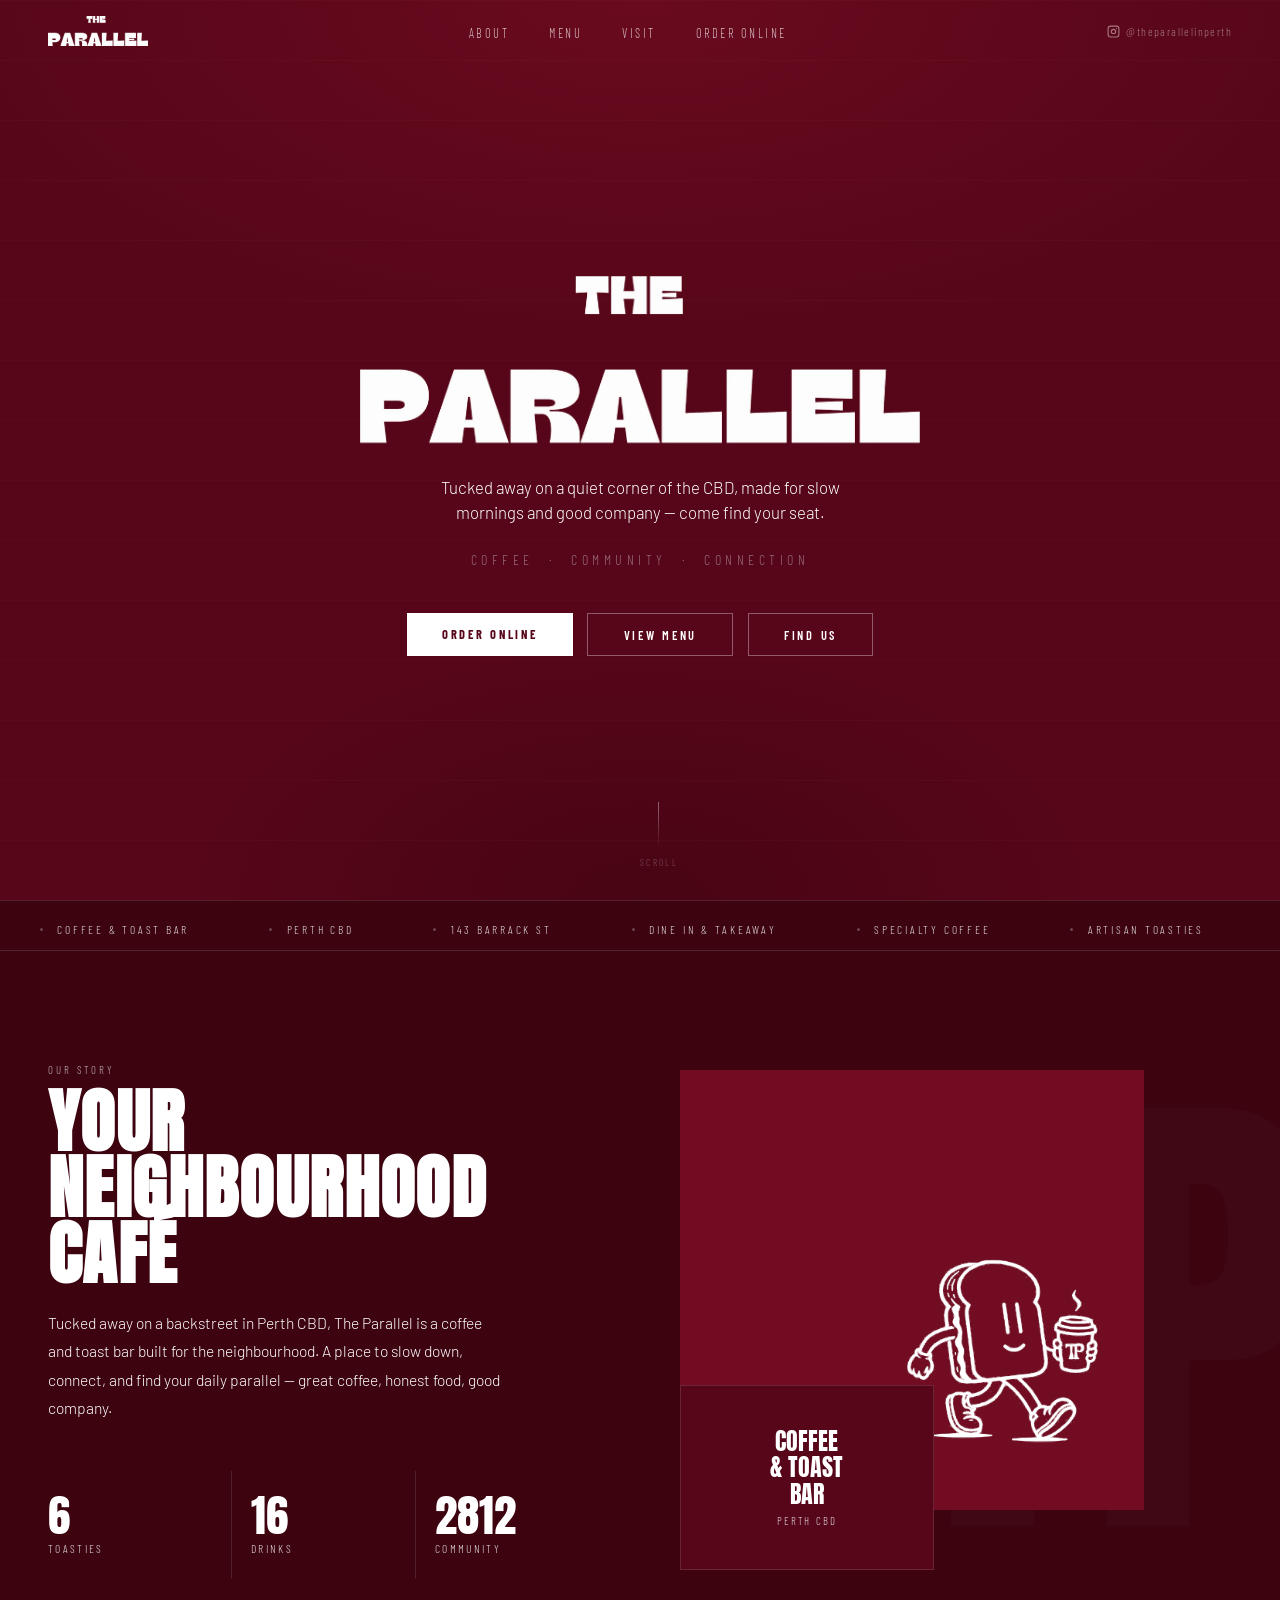
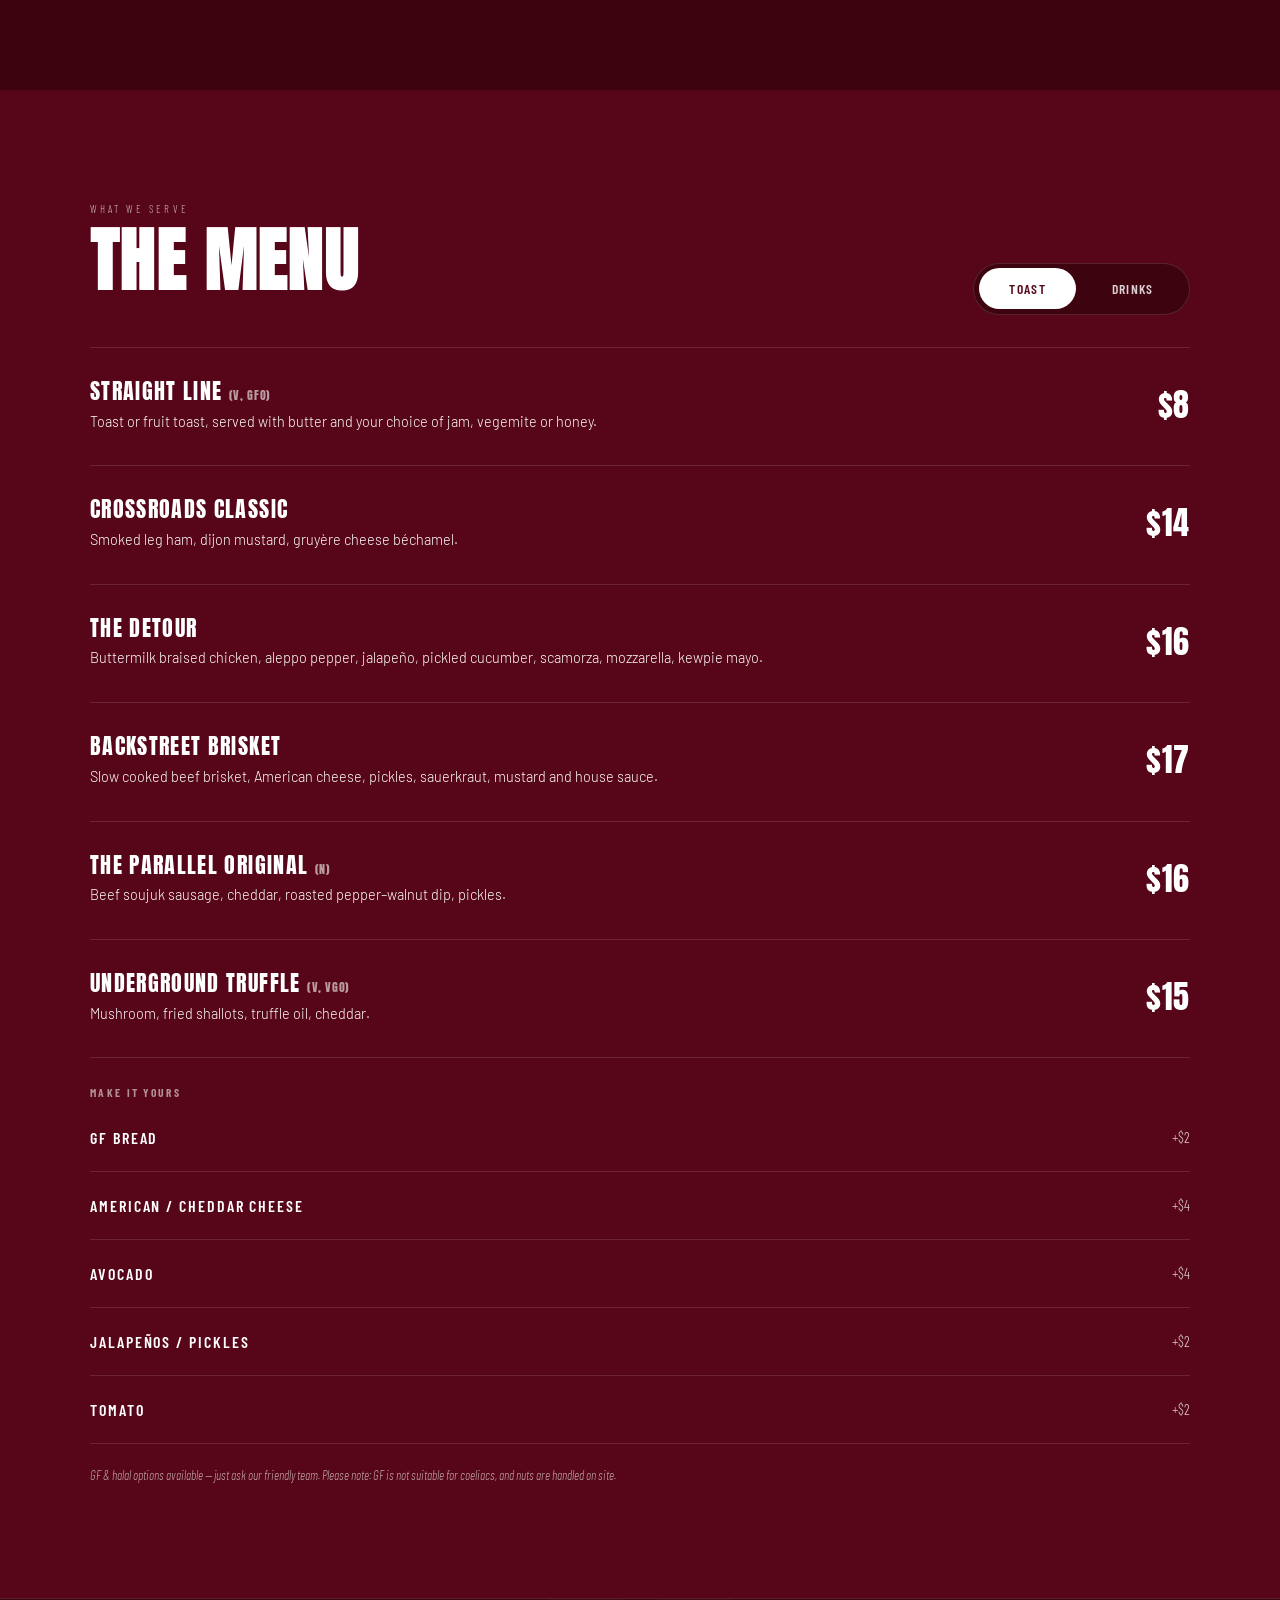
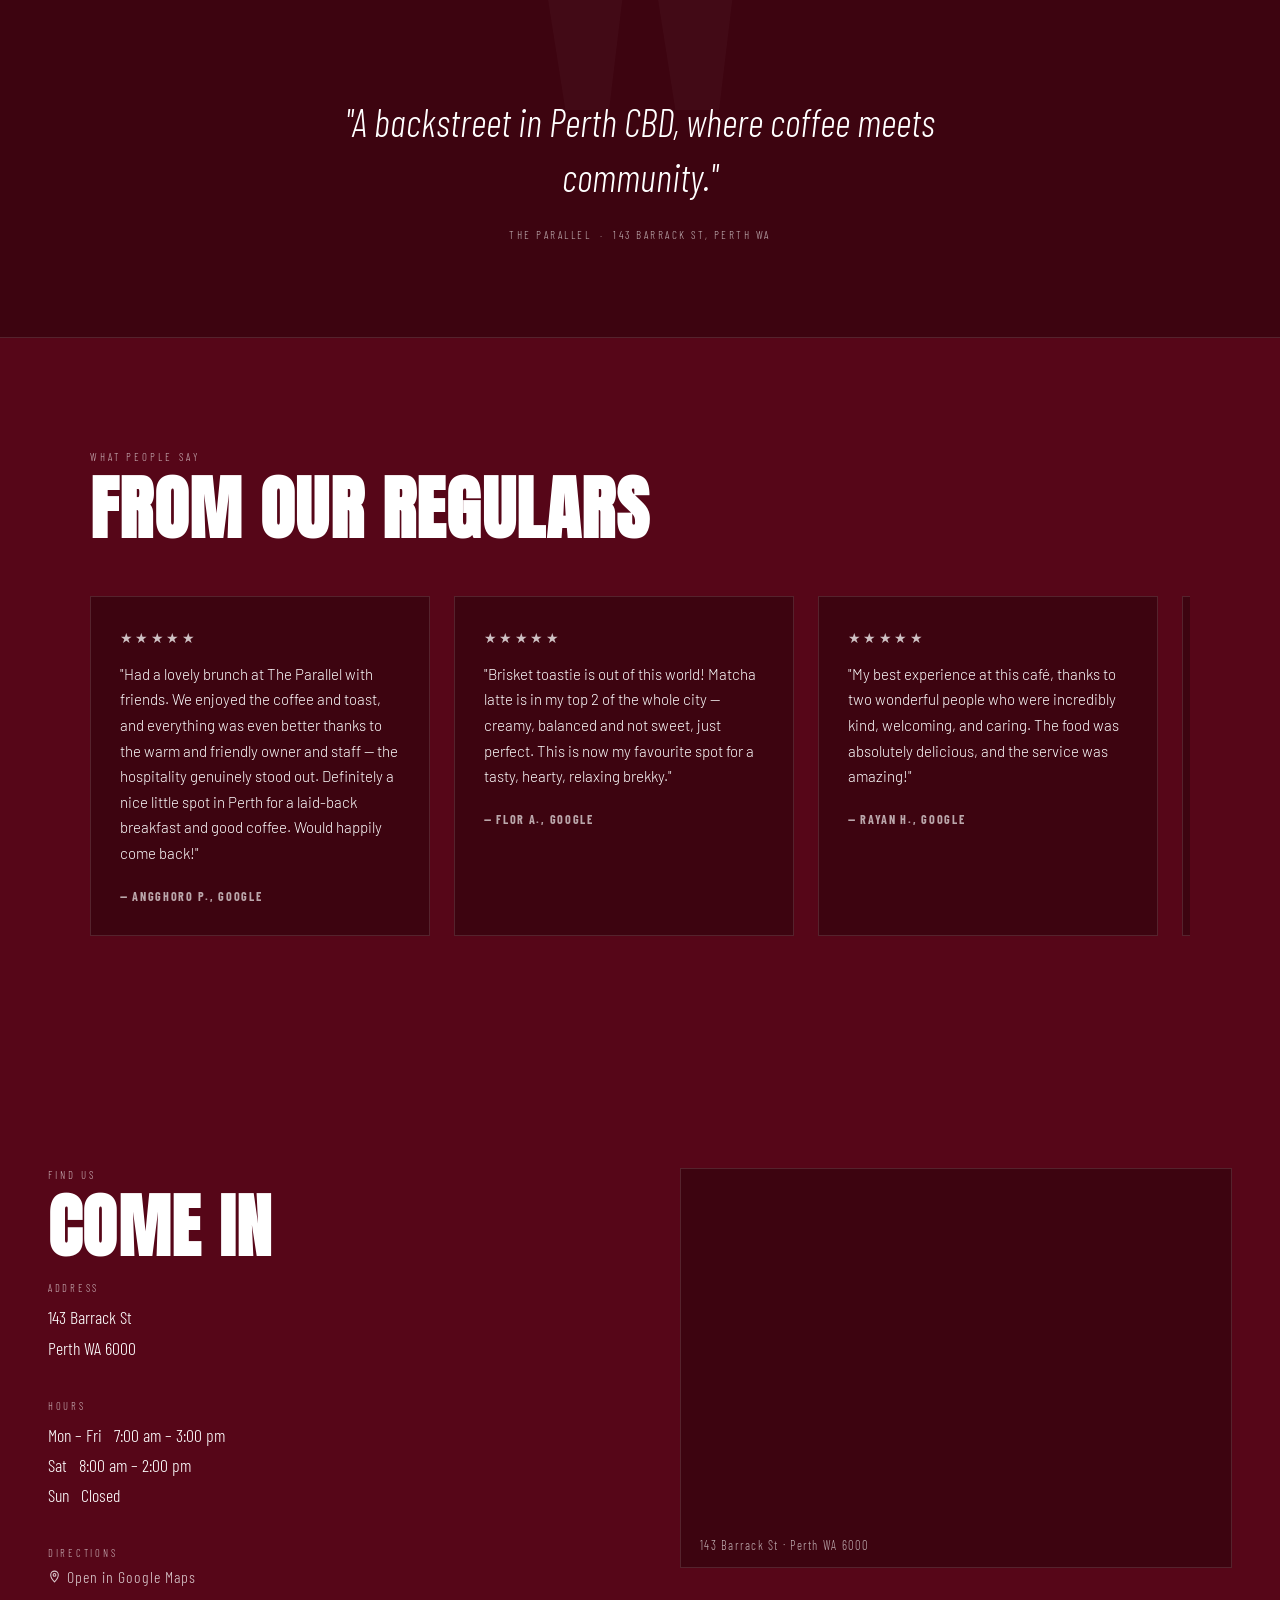
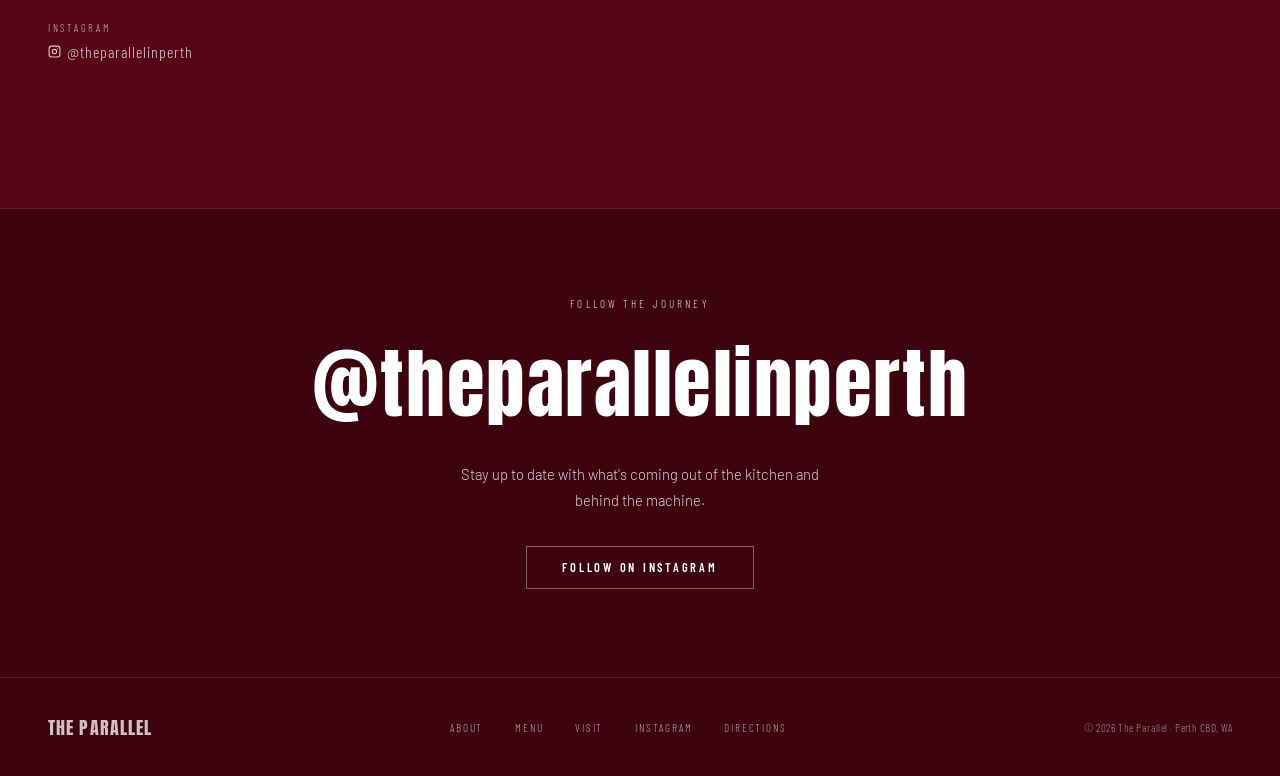
==== index.html @ 3e366739 "Reemplaza link roto de Square de The Parallel Original por uno nuevo Co-Authored-By: Claude Opus 5.5" ====
<!DOCTYPE html>
<html lang="en">
<head>
  <meta charset="UTF-8" />
  <meta name="viewport" content="width=device-width, initial-scale=1.0" />
  <title>The Parallel — Coffee & Toast Bar, Perth CBD</title>
  <meta name="google-site-verification" content="RcFF8YAbSzO_ugZBSdO6qDhbDFl3IJp9bPpXlr9yNxs" />
  <meta name="description" content="The Parallel is a coffee and toast bar tucked away on a backstreet in Perth CBD — 143 Barrack St. Great coffee, honest food, good company. Now open." />
  <link rel="canonical" href="https://theparallel.com.au/" />

  <meta property="og:type" content="website" />
  <meta property="og:site_name" content="The Parallel" />
  <meta property="og:title" content="The Parallel — Coffee & Toast Bar, Perth CBD" />
  <meta property="og:description" content="A coffee and toast bar tucked away on a backstreet in Perth CBD — 143 Barrack St. Great coffee, honest food, good company. Now open." />
  <meta property="og:url" content="https://theparallel.com.au/" />
  <meta property="og:image" content="https://theparallel.com.au/images/mascot.webp" />
  <meta property="og:image:width" content="1200" />
  <meta property="og:image:height" content="954" />
  <meta property="og:locale" content="en_AU" />

  <meta name="twitter:card" content="summary_large_image" />
  <meta name="twitter:title" content="The Parallel — Coffee & Toast Bar, Perth CBD" />
  <meta name="twitter:description" content="A coffee and toast bar tucked away on a backstreet in Perth CBD — 143 Barrack St. Great coffee, honest food, good company. Now open." />
  <meta name="twitter:image" content="https://theparallel.com.au/images/mascot.webp" />

  <script type="application/ld+json">
  {
    "@context": "https://schema.org",
    "@type": "CafeOrCoffeeShop",
    "name": "The Parallel",
    "image": "https://theparallel.com.au/images/mascot.webp",
    "url": "https://theparallel.com.au/",
    "address": {
      "@type": "PostalAddress",
      "streetAddress": "143 Barrack St",
      "addressLocality": "Perth",
      "addressRegion": "WA",
      "postalCode": "6000",
      "addressCountry": "AU"
    },
    "geo": {
      "@type": "GeoCoordinates",
      "latitude": -31.9460125,
      "longitude": 115.9364608
    },
    "openingHoursSpecification": [
      {
        "@type": "OpeningHoursSpecification",
        "dayOfWeek": ["Monday", "Tuesday", "Wednesday", "Thursday", "Friday"],
        "opens": "07:00",
        "closes": "15:00"
      },
      {
        "@type": "OpeningHoursSpecification",
        "dayOfWeek": ["Saturday"],
        "opens": "08:00",
        "closes": "14:00"
      }
    ],
    "servesCuisine": "Coffee, Toasties",
    "priceRange": "$$",
    "sameAs": [
      "https://www.instagram.com/theparallelinperth",
      "https://www.google.com/maps?cid=2105697001141110916"
    ]
  }
  </script>

  <link rel="preconnect" href="https://fonts.googleapis.com" />
  <link rel="preconnect" href="https://fonts.gstatic.com" crossorigin />
  <link href="https://fonts.googleapis.com/css2?family=Anton&family=Barlow+Condensed:ital,wght@0,300;0,400;0,600;0,700;1,300&family=Barlow:wght@300;400;500&display=swap" rel="stylesheet" />
  <style>
    *, *::before, *::after { box-sizing: border-box; margin: 0; padding: 0; }
    :root {
      --paper:          #560618;
      --paper-dark:     #3D0410;
      --paper-mid:      #720C22;
      --paper-dark-rgb: 61,4,16;
      --paper-mid-rgb:  114,12,34;
      --ink:            #FFFFFF;
      --ink-rgb:        255,255,255;
      --muted:          rgba(var(--ink-rgb),0.82);
      --border:         rgba(var(--ink-rgb),0.12);
    }
    html { scroll-behavior: smooth; }
    body {
      background: var(--paper);
      color: var(--ink);
      font-family: 'Barlow', sans-serif;
      font-weight: 300;
      overflow-x: hidden;
    }

    /* NAV */
    nav {
      position: fixed; top: 0; left: 0; right: 0; z-index: 100;
      display: flex; align-items: center; justify-content: space-between;
      padding: 1rem 3rem;
      border-bottom: 1px solid transparent;
      transition: background .4s, border-color .4s;
    }
    nav.scrolled {
      background: rgba(var(--paper-dark-rgb),.96);
      backdrop-filter: blur(14px);
      border-bottom-color: var(--border);
    }
    .nav-logo { display:flex; align-items:center; text-decoration:none; }
    .nav-logo img { height:30px; width:auto; display:block; }
    .nav-links { display:flex; gap:2.5rem; list-style:none; }
    .nav-links a {
      font-family:'Barlow Condensed',sans-serif;
      font-size:.78rem; letter-spacing:.2em; text-transform:uppercase;
      color:rgba(var(--ink-rgb),.7); text-decoration:none; transition:color .2s;
    }
    .nav-links a:hover { color:var(--ink); }
    .nav-insta {
      display:flex; align-items:center; gap:.4rem;
      font-family:'Barlow Condensed',sans-serif;
      font-size:.73rem; letter-spacing:.12em;
      color:rgba(var(--ink-rgb),.45); text-decoration:none; transition:color .2s;
    }
    .nav-insta:hover { color:var(--ink); }

    /* HERO */
    .hero {
      min-height:100vh;
      display:flex; flex-direction:column; align-items:center; justify-content:center;
      text-align:center; padding:7rem 2rem 5rem;
      position:relative; overflow:hidden;
      background:var(--paper);
    }
    .hero::before {
      content:''; position:absolute; inset:0; pointer-events:none;
      background:
        radial-gradient(ellipse 80% 55% at 50% 0%, rgba(var(--paper-mid-rgb),.7) 0%, transparent 70%),
        radial-gradient(ellipse 50% 40% at 50% 100%, rgba(var(--paper-dark-rgb),.55) 0%, transparent 70%);
    }
    .hero::after {
      content:''; position:absolute; inset:0; pointer-events:none;
      background:repeating-linear-gradient(
        0deg, transparent, transparent 59px,
        rgba(var(--ink-rgb),.018) 59px, rgba(var(--ink-rgb),.018) 60px
      );
    }
    .hero-logo {
      width:min(560px,82vw); height:auto;
      position:relative; z-index:1;
      margin-bottom:2rem;
      opacity:0; animation:fadeDown 1s .3s cubic-bezier(.16,1,.3,1) forwards;
    }
    .hero-badge {
      font-family:'Barlow Condensed',sans-serif;
      font-size:clamp(.62rem,1.6vw,.72rem); font-weight:600; letter-spacing:.24em; text-transform:uppercase;
      color:var(--ink);
      background:rgba(var(--ink-rgb),.10);
      border:1px solid rgba(var(--ink-rgb),.3);
      border-radius:999px;
      padding:.5rem 1.3rem;
      margin-bottom:1.1rem;
      position:relative; z-index:1; display:inline-block;
      opacity:0; animation:fadeUp .8s .5s forwards;
    }
    .hero-opening-line {
      font-size:clamp(.92rem,2.2vw,1.05rem); line-height:1.5;
      color:var(--ink); max-width:420px; margin:0 auto 1.6rem;
      position:relative; z-index:1;
      opacity:0; animation:fadeUp .8s .6s forwards;
    }
    .hero-tagline {
      font-family:'Barlow Condensed',sans-serif;
      font-size:clamp(.7rem,2vw,.88rem); letter-spacing:.32em; text-transform:uppercase;
      color:rgba(var(--ink-rgb),.38);
      margin-bottom:2.8rem; position:relative; z-index:1;
      opacity:0; animation:fadeUp .8s .7s forwards;
    }
    .hero-btns {
      display:flex; gap:.9rem; flex-wrap:wrap; justify-content:center;
      position:relative; z-index:1;
      opacity:0; animation:fadeUp .8s .95s forwards;
    }
    .btn-primary {
      padding:.85rem 2.2rem; background:var(--ink); color:var(--paper);
      font-family:'Barlow Condensed',sans-serif; font-size:.78rem; font-weight:700;
      letter-spacing:.22em; text-transform:uppercase;
      text-decoration:none; display:inline-block;
      transition:opacity .2s, transform .2s;
    }
    .btn-primary:hover { opacity:.88; transform:translateY(-2px); }
    .btn-ghost {
      padding:.85rem 2.2rem; border:1px solid rgba(var(--ink-rgb),.35); color:var(--ink);
      font-family:'Barlow Condensed',sans-serif; font-size:.78rem; font-weight:600;
      letter-spacing:.22em; text-transform:uppercase;
      text-decoration:none; display:inline-block;
      transition:border-color .2s, background .2s;
    }
    .btn-ghost:hover { border-color:var(--ink); background:rgba(var(--ink-rgb),.06); }
    .hero-scroll {
      position:absolute; bottom:2rem; left:50%; transform:translateX(-50%);
      display:flex; flex-direction:column; align-items:center; gap:.5rem; z-index:1;
      opacity:0; animation:fadeUp 1s 1.5s forwards;
    }
    .scroll-line {
      width:1px; height:46px;
      background:linear-gradient(to bottom, rgba(var(--ink-rgb),.4), transparent);
      animation:scrollAnim 2s ease-in-out infinite;
    }
    .scroll-text {
      font-family:'Barlow Condensed',sans-serif;
      font-size:.6rem; letter-spacing:.24em; text-transform:uppercase;
      color:rgba(var(--ink-rgb),.28);
    }

    /* TICKER */
    .ticker {
      background:var(--paper-dark);
      border-top:1px solid var(--border); border-bottom:1px solid var(--border);
      padding:.85rem 0; overflow:hidden;
    }
    .ticker-track { display:inline-flex; white-space:nowrap; animation:ticker 28s linear infinite; }
    .t-item {
      display:inline-flex; align-items:center; gap:.9rem; padding:0 2.5rem;
      font-family:'Barlow Condensed',sans-serif;
      font-size:.72rem; letter-spacing:.24em; text-transform:uppercase; color:var(--muted);
    }
    .t-dot { width:3px; height:3px; border-radius:50%; background:rgba(var(--ink-rgb),.25); flex-shrink:0; }

    /* SHARED */
    .eyebrow {
      display:block; font-family:'Barlow Condensed',sans-serif;
      font-size:.68rem; letter-spacing:.28em; text-transform:uppercase;
      color:rgba(var(--ink-rgb),.68); margin-bottom:.75rem;
    }
    .section-heading {
      font-family:'Anton',sans-serif;
      font-size:clamp(2.4rem,5.5vw,4.8rem);
      letter-spacing:.02em; line-height:.94; color:var(--ink);
      margin-bottom:1.4rem;
    }
    .body-copy { font-size:.98rem; line-height:1.82; color:var(--ink); max-width:460px; }

    /* ABOUT */
    .about {
      padding:7rem 3rem; background:var(--paper-dark);
      position:relative; overflow:hidden;
    }
    .about::before {
      content:'TP'; position:absolute; font-family:'Anton',sans-serif;
      font-size:38vw; color:rgba(var(--ink-rgb),.016);
      right:-3vw; top:50%; transform:translateY(-50%);
      line-height:1; pointer-events:none; user-select:none;
    }
    .about-grid {
      display:grid; grid-template-columns:1fr 1fr; gap:5rem;
      align-items:center; max-width:1200px; margin:0 auto;
      position:relative; z-index:1;
    }
    .pillars { display:grid; grid-template-columns:repeat(3,1fr); margin-top:3rem; }
    .pillar {
      padding:1.4rem 0; border-right:1px solid var(--border);
      padding-right:1.2rem; padding-left:1.2rem;
    }
    .pillar:first-child { padding-left:0; }
    .pillar:last-child { border-right:none; }
    .p-num { font-family:'Anton',sans-serif; font-size:2.8rem; color:var(--ink); line-height:1; margin-bottom:.2rem; }
    .p-lbl { font-family:'Barlow Condensed',sans-serif; font-size:.72rem; letter-spacing:.2em; text-transform:uppercase; color:var(--muted); }
    a.pillar { text-decoration:none; display:block; transition:opacity .2s; }
    a.pillar:hover { opacity:.7; }
    .about-visual { position:relative; height:500px; }
    .av-main { position:absolute; top:0; left:0; width:84%; height:88%; background:var(--paper-mid); overflow:hidden; }
    .av-main img { width:100%; height:100%; object-fit:contain; opacity:1; filter:none; }
    .av-box {
      position:absolute; bottom:0; left:0; width:46%; height:37%;
      background:var(--paper); border:1px solid var(--border);
      display:flex; flex-direction:column; align-items:center; justify-content:center;
      text-align:center; padding:1.2rem;
    }
    .av-box-title { font-family:'Anton',sans-serif; font-size:1.5rem; line-height:1.1; color:var(--ink); }
    .av-box-sub { font-family:'Barlow Condensed',sans-serif; font-size:.68rem; letter-spacing:.2em; text-transform:uppercase; color:var(--muted); margin-top:.45rem; }

    /* MENU */
    .menu-section { padding:7rem 3rem; background:var(--paper); }
    .menu-inner { max-width:1100px; margin:0 auto; }
    .menu-top {
      display:flex; align-items:flex-end; justify-content:space-between;
      padding-bottom:2rem; border-bottom:1px solid var(--border);
    }
    .tab-group {
      display:flex; gap:.3rem; background:var(--paper-dark);
      border:1px solid var(--border); border-radius:999px; padding:.3rem;
    }
    .tab-btn {
      padding:.75rem 1.9rem; position:relative; border-radius:999px;
      font-family:'Barlow Condensed',sans-serif; font-size:.85rem; font-weight:600; letter-spacing:.1em; text-transform:uppercase;
      background:transparent; border:none; color:var(--muted);
      cursor:pointer; transition:all .2s;
    }
    .tab-btn.active { background:var(--ink); color:var(--paper); }
    .tab-btn:not(.active):hover { background:rgba(var(--ink-rgb),.14); color:var(--ink); }

    .toast-list { display:none; }
    .toast-list.active { display:block; }
    .toast-item {
      display:grid; grid-template-columns:1fr auto; gap:1.5rem;
      padding:2rem 0; border-bottom:1px solid var(--border); align-items:start;
      transition:padding .15s, background .15s;
    }
    a.toast-item { color:inherit; text-decoration:none; cursor:pointer; }
    .toast-item:hover { background:rgba(var(--ink-rgb),.03); padding-left:.8rem; padding-right:.8rem; margin:0 -.8rem; }

    /* ── MENU ITEM NAME: solid white ── */
    .item-name {
      font-family:'Anton',sans-serif;
      font-size:1.4rem; letter-spacing:.06em; text-transform:uppercase;
      color: var(--ink);
      -webkit-text-stroke: 0;
      text-stroke: 0;
      margin-bottom:.45rem; line-height:1;
    }
    .item-desc { font-size:.9rem; line-height:1.65; color:var(--ink); }
    .item-price {
      font-family:'Anton',sans-serif; font-size:2rem;
      color: var(--ink);
      white-space:nowrap; letter-spacing:.02em;
    }

    .coffee-list { display:none; }
    .coffee-list.active { display:grid; grid-template-columns:repeat(auto-fill,minmax(250px,1fr)); }
    .coffee-item {
      display:flex; align-items:center; justify-content:space-between; gap:1rem;
      padding:1.5rem 0; border-bottom:1px solid var(--border);
    }
    .menu-coming-soon { padding:3.5rem 1rem; text-align:center; grid-column:1/-1; }
    .mcs-text {
      font-family:'Barlow Condensed',sans-serif; font-style:italic; font-weight:300;
      font-size:1.2rem; line-height:1.65; color:var(--ink); max-width:480px; margin:0 auto;
    }
    .menu-group-label {
      font-family:'Barlow Condensed',sans-serif; font-size:.72rem; font-weight:700;
      letter-spacing:.2em; text-transform:uppercase; color:rgba(var(--ink-rgb),.55);
      grid-column:1/-1; padding:1.7rem 0 .3rem;
    }
    .menu-group-label:first-child { padding-top:0; }
    .menu-footnote {
      grid-column:1/-1; font-family:'Barlow Condensed',sans-serif; font-size:.8rem;
      font-style:italic; color:rgba(var(--ink-rgb),.62); padding-top:1.3rem; line-height:1.6;
    }
    .c-name { font-family:'Barlow Condensed',sans-serif; font-size:1rem; font-weight:600; letter-spacing:.12em; text-transform:uppercase; color:var(--ink); }
    .c-price { font-family:'Barlow Condensed',sans-serif; font-size:.9rem; color:var(--muted); white-space:nowrap; }

    /* QUOTE */
    .quote-band {
      background:var(--paper-dark); padding:6rem 3rem; text-align:center;
      position:relative; overflow:hidden;
      border-top:1px solid var(--border); border-bottom:1px solid var(--border);
    }
    .quote-band::before {
      content:'"'; position:absolute; font-family:'Anton',sans-serif; font-size:32rem;
      color:rgba(var(--ink-rgb),.022); top:-5rem; left:50%; transform:translateX(-50%);
      line-height:1; pointer-events:none; user-select:none;
    }
    .q-text {
      font-family:'Barlow Condensed',sans-serif; font-style:italic; font-weight:300;
      font-size:clamp(1.35rem,3.2vw,2.4rem); line-height:1.45; color:var(--ink);
      max-width:680px; margin:0 auto 1.4rem; position:relative; z-index:1;
    }
    .q-attr {
      font-family:'Barlow Condensed',sans-serif; font-size:.7rem; letter-spacing:.22em;
      text-transform:uppercase; color:rgba(var(--ink-rgb),.68); position:relative; z-index:1;
    }

    /* TESTIMONIALS */
    .testimonials-section { padding:7rem 3rem; background:var(--paper); }
    .testimonials-inner { max-width:1100px; margin:0 auto; }
    .testimonial-track {
      display:flex; gap:1.5rem; overflow-x:auto; scroll-snap-type:x mandatory;
      padding:2rem 0 .5rem; margin-top:.5rem; -webkit-overflow-scrolling:touch;
    }
    .testimonial-track::-webkit-scrollbar { height:5px; }
    .testimonial-track::-webkit-scrollbar-thumb { background:rgba(var(--ink-rgb),.22); border-radius:99px; }
    .testimonial-card {
      scroll-snap-align:start; flex:0 0 min(340px,85%);
      background:var(--paper-dark); border:1px solid var(--border);
      padding:2rem 1.8rem;
    }
    .tc-stars { font-size:.85rem; letter-spacing:.18em; color:rgba(var(--ink-rgb),.75); margin-bottom:1rem; }
    .tc-text { font-size:.94rem; line-height:1.7; color:var(--ink); margin-bottom:1.4rem; }
    .tc-name { font-family:'Barlow Condensed',sans-serif; font-size:.76rem; font-weight:700; letter-spacing:.14em; text-transform:uppercase; color:rgba(var(--ink-rgb),.65); }
    .testimonial-card.placeholder-card { text-align:center; display:flex; align-items:center; justify-content:center; }
    .testimonial-card.placeholder-card .tc-text { font-style:italic; color:rgba(var(--ink-rgb),.72); margin-bottom:0; }

    /* VISIT */
    .visit { padding:7rem 3rem; background:var(--paper); }
    .visit-grid { display:grid; grid-template-columns:1fr 1fr; gap:5rem; align-items:start; max-width:1200px; margin:0 auto; }
    .info-block { margin-bottom:2.2rem; }
    .info-lbl { font-family:'Barlow Condensed',sans-serif; font-size:.66rem; letter-spacing:.26em; text-transform:uppercase; color:rgba(var(--ink-rgb),.68); margin-bottom:.5rem; }
    .info-val { font-family:'Barlow Condensed',sans-serif; font-size:1.12rem; line-height:1.7; color:var(--ink); }
    .info-link {
      display:inline-flex; align-items:center; gap:.4rem;
      font-family:'Barlow Condensed',sans-serif; font-size:1rem; letter-spacing:.06em;
      color:rgba(var(--ink-rgb),.78); text-decoration:none; transition:color .2s;
    }
    .info-link:hover { color:var(--ink); }
    .map-box { height:400px; background:var(--paper-dark); border:1px solid var(--border); overflow:hidden; position:relative; }
    .map-box iframe { width:100%; height:100%; border:none; }
    .map-caption {
      position:absolute; bottom:0; left:0; right:0; padding:.9rem 1.2rem;
      background:linear-gradient(to top, rgba(var(--paper-dark-rgb),.95), transparent); pointer-events:none;
    }
    .map-caption p { font-family:'Barlow Condensed',sans-serif; font-size:.78rem; letter-spacing:.1em; color:rgba(var(--ink-rgb),.65); }

    /* INSTAGRAM */
    .insta-section { background:var(--paper-dark); border-top:1px solid var(--border); padding:5.5rem 3rem; text-align:center; }
    .insta-eyebrow { font-family:'Barlow Condensed',sans-serif; font-size:.7rem; letter-spacing:.28em; text-transform:uppercase; color:var(--muted); margin-bottom:1rem; }
    .insta-handle { font-family:'Anton',sans-serif; font-size:clamp(2rem,6vw,5.5rem); color:var(--ink); letter-spacing:.02em; display:block; text-decoration:none; margin-bottom:1.3rem; transition:opacity .2s; }
    .insta-handle:hover { opacity:.78; }
    .insta-sub { font-size:.92rem; color:var(--muted); max-width:380px; margin:0 auto 2rem; line-height:1.75; }

    /* FOOTER */
    footer { background:var(--paper-dark); border-top:1px solid var(--border); padding:2.2rem 3rem; display:flex; align-items:center; justify-content:space-between; }
    .f-logo { font-family:'Anton',sans-serif; font-size:1.15rem; letter-spacing:.06em; color:rgba(var(--ink-rgb),.75); }
    .f-links { display:flex; gap:2rem; }
    .f-links a { font-family:'Barlow Condensed',sans-serif; font-size:.7rem; letter-spacing:.16em; text-transform:uppercase; color:rgba(var(--ink-rgb),.62); text-decoration:none; transition:color .2s; }
    .f-links a:hover { color:var(--ink); }
    .f-copy { font-family:'Barlow Condensed',sans-serif; font-size:.7rem; color:rgba(var(--ink-rgb),.5); letter-spacing:.04em; }

    /* ANIMATIONS */
    @keyframes fadeDown { from{opacity:0;transform:translateY(-22px)} to{opacity:1;transform:translateY(0)} }
    @keyframes fadeUp   { from{opacity:0;transform:translateY(22px)}  to{opacity:1;transform:translateY(0)} }
    @keyframes scrollAnim { 0%,100%{opacity:.45;transform:scaleY(1)} 50%{opacity:1;transform:scaleY(1.12)} }
    @keyframes ticker { from{transform:translateX(0)} to{transform:translateX(-50%)} }
    .reveal { opacity:0; transform:translateY(28px); transition:opacity .72s ease, transform .72s ease; }
    .reveal.visible { opacity:1; transform:translateY(0); }

    /* RESPONSIVE */
    @media(max-width:920px) {
      nav { padding:1rem 1.5rem; }
      .nav-links { display:none; }
      .about-grid, .visit-grid { grid-template-columns:1fr; gap:3rem; }
      .about-visual { height:300px; }
      .about, .menu-section, .visit, .quote-band, .testimonials-section, .insta-section { padding:5rem 1.5rem; }
      .menu-top { flex-direction:column; align-items:flex-start; gap:1.5rem; }
      .map-box { height:280px; }
      footer { flex-direction:column; gap:1.1rem; text-align:center; }
      .f-links { flex-wrap:wrap; justify-content:center; }
    }
  </style>
</head>
<body>

<!-- NAV -->
<nav id="nav">
  <a href="#home" class="nav-logo">
    <img src="images/logo.webp" alt="The Parallel" width="1200" height="359" />
  </a>
  <ul class="nav-links">
    <li><a href="#about">About</a></li>
    <li><a href="#menu">Menu</a></li>
    <li><a href="#visit">Visit</a></li>
    <li><a href="https://theparallelonline.square.site" target="_blank" rel="noopener">Order Online</a></li>
  </ul>
  <a href="https://www.instagram.com/theparallelinperth" target="_blank" class="nav-insta">
    <svg width="13" height="13" viewBox="0 0 24 24" fill="none" stroke="currentColor" stroke-width="2" stroke-linecap="round" stroke-linejoin="round"><rect x="2" y="2" width="20" height="20" rx="5"/><circle cx="12" cy="12" r="4"/><circle cx="17.5" cy="6.5" r="1" fill="currentColor" stroke="none"/></svg>
    @theparallelinperth
  </a>
</nav>

<!-- HERO -->
<section class="hero" id="home">
  <img src="images/logo.webp" alt="The Parallel" class="hero-logo" width="1200" height="359" />
  <p class="hero-opening-line">Tucked away on a quiet corner of the CBD, made for slow mornings and good company — come find your seat.</p>
  <p class="hero-tagline">Coffee &nbsp;·&nbsp; Community &nbsp;·&nbsp; Connection</p>
  <div class="hero-btns">
    <a href="https://theparallelonline.square.site" target="_blank" rel="noopener" class="btn-primary">Order Online</a>
    <a href="#menu" class="btn-ghost">View Menu</a>
    <a href="#visit" class="btn-ghost">Find Us</a>
  </div>
  <div class="hero-scroll">
    <div class="scroll-line"></div>
    <span class="scroll-text">Scroll</span>
  </div>
</section>

<!-- TICKER -->
<div class="ticker">
  <div class="ticker-track">
    <span class="t-item"><span class="t-dot"></span>Coffee &amp; Toast Bar</span>
    <span class="t-item"><span class="t-dot"></span>Perth CBD</span>
    <span class="t-item"><span class="t-dot"></span>143 Barrack St</span>
    <span class="t-item"><span class="t-dot"></span>Dine In &amp; Takeaway</span>
    <span class="t-item"><span class="t-dot"></span>Specialty Coffee</span>
    <span class="t-item"><span class="t-dot"></span>Artisan Toasties</span>
    <span class="t-item"><span class="t-dot"></span>Coffee &amp; Toast Bar</span>
    <span class="t-item"><span class="t-dot"></span>Perth CBD</span>
    <span class="t-item"><span class="t-dot"></span>143 Barrack St</span>
    <span class="t-item"><span class="t-dot"></span>Dine In &amp; Takeaway</span>
    <span class="t-item"><span class="t-dot"></span>Specialty Coffee</span>
    <span class="t-item"><span class="t-dot"></span>Artisan Toasties</span>
  </div>
</div>

<!-- ABOUT -->
<section class="about reveal" id="about">
  <div class="about-grid">
    <div>
      <span class="eyebrow">Our Story</span>
      <h2 class="section-heading">YOUR NEIGHBOURHOOD CAFÉ</h2>
      <p class="body-copy">Tucked away on a backstreet in Perth CBD, The Parallel is a coffee and toast bar built for the neighbourhood. A place to slow down, connect, and find your daily parallel — great coffee, honest food, good company.</p>
      <div class="pillars">
        <div class="pillar"><div class="p-num" id="toastiesCount">6</div><div class="p-lbl">Toasties</div></div>
        <div class="pillar"><div class="p-num" id="drinksCount">16</div><div class="p-lbl">Drinks</div></div>
        <a class="pillar" href="https://www.instagram.com/theparallelinperth" target="_blank" rel="noopener"><div class="p-num" id="communityCount">1</div><div class="p-lbl">Community</div></a>
      </div>
    </div>
    <div class="about-visual">
      <div class="av-main" id="mascotBox">
        <img id="mascotImg" src="images/mascot.webp" alt="The Parallel mascot" width="1200" height="954" loading="lazy" />              </div>
      <div class="av-box">
        <div class="av-box-title">COFFEE<br/>&amp; TOAST<br/>BAR</div>
        <div class="av-box-sub">Perth CBD</div>
      </div>
    </div>
  </div>
</section>

<!-- MENU -->
<section class="menu-section reveal" id="menu">
  <div class="menu-inner">
    <div class="menu-top">
      <div>
        <span class="eyebrow">What We Serve</span>
        <h2 class="section-heading">THE MENU</h2>
      </div>
      <div class="tab-group">
        <button class="tab-btn active" onclick="switchTab('toast',this)">Toast</button>
        <button class="tab-btn" onclick="switchTab('coffee',this)">Drinks</button>
      </div>
    </div>

    <div class="toast-list active" id="tab-toast">
      <a class="toast-item" href="https://square.link/u/AZRVpqYt" target="_blank" rel="noopener">
        <div>
          <div class="item-name">Straight Line <span style="font-size:.55em;opacity:.6;letter-spacing:.05em;">(V, GFO)</span></div>
          <div class="item-desc">Toast or fruit toast, served with butter and your choice of jam, vegemite or honey.</div>
        </div>
        <div class="item-price">$8</div>
      </a>
      <a class="toast-item" href="https://square.link/u/VolMohMI" target="_blank" rel="noopener">
        <div>
          <div class="item-name">Crossroads Classic</div>
          <div class="item-desc">Smoked leg ham, dijon mustard, gruyère cheese béchamel.</div>
        </div>
        <div class="item-price">$14</div>
      </a>
      <a class="toast-item" href="https://square.link/u/0Qxf0xkm" target="_blank" rel="noopener">
        <div>
          <div class="item-name">The Detour</div>
          <div class="item-desc">Buttermilk braised chicken, aleppo pepper, jalapeño, pickled cucumber, scamorza, mozzarella, kewpie mayo.</div>
        </div>
        <div class="item-price">$16</div>
      </a>
      <a class="toast-item" href="https://square.link/u/VJoQ9lF5" target="_blank" rel="noopener">
        <div>
          <div class="item-name">Backstreet Brisket</div>
          <div class="item-desc">Slow cooked beef brisket, American cheese, pickles, sauerkraut, mustard and house sauce.</div>
        </div>
        <div class="item-price">$17</div>
      </a>
      <a class="toast-item" href="https://square.link/u/IsxIuSaC" target="_blank" rel="noopener">
        <div>
          <div class="item-name">The Parallel Original <span style="font-size:.55em;opacity:.6;letter-spacing:.05em;">(N)</span></div>
          <div class="item-desc">Beef soujuk sausage, cheddar, roasted pepper–walnut dip, pickles.</div>
        </div>
        <div class="item-price">$16</div>
      </a>
      <a class="toast-item" href="https://square.link/u/R9bkGjWL" target="_blank" rel="noopener">
        <div>
          <div class="item-name">Underground Truffle <span style="font-size:.55em;opacity:.6;letter-spacing:.05em;">(V, VGO)</span></div>
          <div class="item-desc">Mushroom, fried shallots, truffle oil, cheddar.</div>
        </div>
        <div class="item-price">$15</div>
      </a>

      <div class="menu-group-label">Make It Yours</div>
      <div class="coffee-item"><div class="c-name">GF Bread</div><div class="c-price">+$2</div></div>
      <div class="coffee-item"><div class="c-name">American / Cheddar Cheese</div><div class="c-price">+$4</div></div>
      <div class="coffee-item"><div class="c-name">Avocado</div><div class="c-price">+$4</div></div>
      <div class="coffee-item"><div class="c-name">Jalapeños / Pickles</div><div class="c-price">+$2</div></div>
      <div class="coffee-item"><div class="c-name">Tomato</div><div class="c-price">+$2</div></div>

      <p class="menu-footnote">GF &amp; halal options available — just ask our friendly team. Please note: GF is not suitable for coeliacs, and nuts are handled on site.</p>
    </div>

    <div class="coffee-list" id="tab-coffee">
      <div class="menu-group-label">Hot &nbsp;<span style="opacity:.6;font-weight:400;">— S 8oz / L 12oz</span></div>
      <div class="coffee-item"><div class="c-name">Espresso / Double Espresso</div><div class="c-price">$4.0 / $4.5</div></div>
      <div class="coffee-item"><div class="c-name">Flat White / Latte / Cappuccino</div><div class="c-price">$5.3 / $6.5</div></div>
      <div class="coffee-item"><div class="c-name">Long Black</div><div class="c-price">$5.3 / $6.0</div></div>
      <div class="coffee-item"><div class="c-name">Long Macchiato</div><div class="c-price">$5.7 / $6.5</div></div>
      <div class="coffee-item"><div class="c-name">Hot Chocolate</div><div class="c-price">$5.5 / $6.2</div></div>
      <div class="coffee-item"><div class="c-name">Chai / Mocha</div><div class="c-price">$6.0 / $6.7</div></div>
      <div class="coffee-item"><div class="c-name">Matcha</div><div class="c-price">$6.5 / $7.2</div></div>
      <div class="coffee-item"><div class="c-name">Turkish Coffee</div><div class="c-price">$5.5</div></div>
      <div class="coffee-item"><div class="c-name">Black / Peppermint / Chamomile Tea</div><div class="c-price">$5.5 / $6.5</div></div>

      <p class="menu-footnote">Alt. milk, extra shot, decaf or syrups +$0.8</p>

      <div class="menu-group-label">Iced &amp; More</div>
      <div class="coffee-item"><div class="c-name">Iced Latte / Long Black</div><div class="c-price">$6.5</div></div>
      <div class="coffee-item"><div class="c-name">Iced Chai / Choc / Mocha</div><div class="c-price">$7.0</div></div>
      <div class="coffee-item"><div class="c-name">Iced Matcha</div><div class="c-price">$7.0</div></div>
      <div class="coffee-item"><div class="c-name">Iced Strawberry Matcha</div><div class="c-price">$9.0</div></div>
      <div class="coffee-item"><div class="c-name">Vanilla Cold Foam</div><div class="c-price">+$3</div></div>
      <div class="coffee-item"><div class="c-name">Coke / Coke Zero</div><div class="c-price">$4.5</div></div>
      <div class="coffee-item"><div class="c-name">Orange Juice</div><div class="c-price">$7.0</div></div>
      <div class="coffee-item"><div class="c-name">San Pellegrino</div><div class="c-price">$4.2</div></div>
    </div>
  </div>
</section>

<!-- QUOTE -->
<div class="quote-band reveal">
  <p class="q-text">"A backstreet in Perth CBD, where coffee meets community."</p>
  <p class="q-attr">The Parallel &nbsp;·&nbsp; 143 Barrack St, Perth WA</p>
</div>

<!-- TESTIMONIALS — real Google reviews, hand-picked by Nicolás (29 ago 2026).
     To add another one later: duplicate a .testimonial-card block in the track below. -->
<section class="testimonials-section reveal" id="reviews">
  <div class="testimonials-inner">
    <span class="eyebrow">What People Say</span>
    <h2 class="section-heading">FROM OUR REGULARS</h2>
    <div class="testimonial-track">
      <div class="testimonial-card">
        <div class="tc-stars">★★★★★</div>
        <p class="tc-text">"Had a lovely brunch at The Parallel with friends. We enjoyed the coffee and toast, and everything was even better thanks to the warm and friendly owner and staff — the hospitality genuinely stood out. Definitely a nice little spot in Perth for a laid-back breakfast and good coffee. Would happily come back!"</p>
        <div class="tc-name">— Angghoro P., Google</div>
      </div>
      <div class="testimonial-card">
        <div class="tc-stars">★★★★★</div>
        <p class="tc-text">"Brisket toastie is out of this world! Matcha latte is in my top 2 of the whole city — creamy, balanced and not sweet, just perfect. This is now my favourite spot for a tasty, hearty, relaxing brekky."</p>
        <div class="tc-name">— Flor A., Google</div>
      </div>
      <div class="testimonial-card">
        <div class="tc-stars">★★★★★</div>
        <p class="tc-text">"My best experience at this café, thanks to two wonderful people who were incredibly kind, welcoming, and caring. The food was absolutely delicious, and the service was amazing!"</p>
        <div class="tc-name">— Rayan H., Google</div>
      </div>
      <div class="testimonial-card">
        <div class="tc-stars">★★★★★</div>
        <p class="tc-text">"Loved the Truffle Underground and the Turkish coffee... so good! The place is also so beautiful and cozy. Definitely one of my favourite specialty coffee spots in Perth. Highly recommend!"</p>
        <div class="tc-name">— Mariagracia T., Google</div>
      </div>
      <div class="testimonial-card">
        <div class="tc-stars">★★★★★</div>
        <p class="tc-text">"A beautiful little spot right in the heart of the city. If you're looking for a peaceful place to enjoy a good coffee and relax, this is definitely one of the best places — perfect for sitting back and enjoying your coffee."</p>
        <div class="tc-name">— Ozan K., Google</div>
      </div>
      <div class="testimonial-card">
        <div class="tc-stars">★★★★★</div>
        <p class="tc-text">"Such a cute little spot to grab a coffee. It was absolutely pouring rain outside but the courtyard managed to stay cosy and warm. I had the chicken toasty — pickled cucumber and jalapeños is pretty much all you need in life."</p>
        <div class="tc-name">— Rebecca J., Google</div>
      </div>
      <div class="testimonial-card">
        <div class="tc-stars">★★★★★</div>
        <p class="tc-text">"THE PLACE IS AMAZING! THE FOOD WAS SO GOOD — the latte and matcha was on the spot! Staff were so kind and always put a smile on their face the moment we arrived. We also tried the brownies and it was soooooo good! Please come here and enjoy the chillness of it all!"</p>
        <div class="tc-name">— Marlon T., Google</div>
      </div>
      <div class="testimonial-card">
        <div class="tc-stars">★★★★★</div>
        <p class="tc-text">"Great food, great ambience, great service. Highly recommend. The coffee was amazing and they had halal options! We rocked up at closing time and the owner was so nice and welcoming and accommodated us even though they were closing up."</p>
        <div class="tc-name">— Danni M., Google</div>
      </div>
      <div class="testimonial-card">
        <div class="tc-stars">★★★★★</div>
        <p class="tc-text">"Honestly, one of the best toasties I've ever had! The coffee was really good too, and the staff were so friendly and welcoming. Such a lovely little spot with great food, great coffee and genuinely lovely service. Will definitely be coming back!"</p>
        <div class="tc-name">— Selin A., Google</div>
      </div>
      <div class="testimonial-card">
        <div class="tc-stars">★★★★★</div>
        <p class="tc-text">"I tried the Underground Truffle — the toast was perfectly crisp with a rich, savory, aromatic mushroom filling. I also ordered the Backstreet Brisket, which was fantastic; tender, juicy, and flavor-packed. Great vibe and even better food — definitely worth a visit!"</p>
        <div class="tc-name">— Muhammad F., Google</div>
      </div>
    </div>
  </div>
</section>

<!-- VISIT -->
<section class="visit reveal" id="visit">
  <div class="visit-grid">
    <div>
      <span class="eyebrow">Find Us</span>
      <h2 class="section-heading">COME IN</h2>
      <div class="info-block">
        <p class="info-lbl">Address</p>
        <p class="info-val">143 Barrack St<br/>Perth WA 6000</p>
      </div>
      <div class="info-block">
        <p class="info-lbl">Hours</p>
        <p class="info-val">Mon – Fri &nbsp;&nbsp;7:00 am – 3:00 pm<br/>Sat &nbsp;&nbsp;8:00 am – 2:00 pm<br/>Sun &nbsp;&nbsp;Closed</p>
      </div>
      <div class="info-block">
        <p class="info-lbl">Directions</p>
        <a href="https://maps.google.com/?q=143+Barrack+St+Perth+WA+6000" target="_blank" class="info-link">
          <svg width="13" height="13" viewBox="0 0 24 24" fill="none" stroke="currentColor" stroke-width="2" stroke-linecap="round" stroke-linejoin="round"><path d="M12 2C8.13 2 5 5.13 5 9c0 5.25 7 13 7 13s7-7.75 7-13c0-3.87-3.13-7-7-7z"/><circle cx="12" cy="9" r="2.5"/></svg>
          Open in Google Maps
        </a>
      </div>
      <div class="info-block">
        <p class="info-lbl">Instagram</p>
        <a href="https://www.instagram.com/theparallelinperth" target="_blank" class="info-link">
          <svg width="13" height="13" viewBox="0 0 24 24" fill="none" stroke="currentColor" stroke-width="2" stroke-linecap="round" stroke-linejoin="round"><rect x="2" y="2" width="20" height="20" rx="5"/><circle cx="12" cy="12" r="4"/><circle cx="17.5" cy="6.5" r="1" fill="currentColor" stroke="none"/></svg>
          @theparallelinperth
        </a>
      </div>
    </div>
    <div class="map-box">
      <iframe src="https://maps.google.com/maps?q=143+Barrack+St+Perth+WA+6000&output=embed&z=16"
        allowfullscreen loading="lazy" title="The Parallel location"></iframe>
      <div class="map-caption"><p>143 Barrack St · Perth WA 6000</p></div>
    </div>
  </div>
</section>

<!-- INSTAGRAM CTA -->
<div class="insta-section reveal">
  <p class="insta-eyebrow">Follow the journey</p>

  <a href="https://www.instagram.com/theparallelinperth" target="_blank" class="insta-handle">@theparallelinperth</a>
  <p class="insta-sub">Stay up to date with what's coming out of the kitchen and behind the machine.</p>
  <a href="https://www.instagram.com/theparallelinperth" target="_blank" class="btn-ghost">Follow on Instagram</a>
</div>

<!-- FOOTER -->
<footer>
  <div class="f-logo">THE PARALLEL</div>
  <div class="f-links">
    <a href="#about">About</a>
    <a href="#menu">Menu</a>
    <a href="#visit">Visit</a>
    <a href="https://www.instagram.com/theparallelinperth" target="_blank">Instagram</a>
    <a href="https://maps.google.com/?q=143+Barrack+St+Perth+WA+6000" target="_blank">Directions</a>
  </div>
  <p class="f-copy">© 2026 The Parallel · Perth CBD, WA</p>
</footer>

<script>
  // Sticky nav
  const nav = document.getElementById('nav');
  window.addEventListener('scroll', () => {
    nav.classList.toggle('scrolled', window.scrollY > 60);
  });

  // Menu tabs
  function switchTab(name, btn) {
    document.querySelectorAll('.tab-btn').forEach(b => b.classList.remove('active'));
    btn.classList.add('active');
    document.querySelectorAll('.toast-list, .coffee-list').forEach(g => g.classList.remove('active'));
    document.getElementById('tab-' + name).classList.add('active');
  }

  // Smooth scroll for all anchor links (including nav "Menu" → scrolls to #menu)
  document.querySelectorAll('a[href^="#"]').forEach(a => {
    a.addEventListener('click', e => {
      const target = document.querySelector(a.getAttribute('href'));
      if (target) {
        e.preventDefault();
        const offset = 72; // nav height
        const top = target.getBoundingClientRect().top + window.scrollY - offset;
        window.scrollTo({ top, behavior: 'smooth' });
      }
    });
  });

  // Scroll reveal
  const io = new IntersectionObserver(entries => {
    entries.forEach(e => {
      if (e.isIntersecting) { e.target.classList.add('visible'); io.unobserve(e.target); }
    });
  }, { threshold: 0.08 });
  document.querySelectorAll('.reveal').forEach(el => io.observe(el));

  // Instagram followers (@theparallelinperth).
  // Instagram does not allow reading the live count without Meta Graph API
  // credentials. For now this is updated by hand; once credentials are set up,
  // replace this constant with a real fetch.
  const INSTAGRAM_FOLLOWERS = 2812;
  const communityEl = document.getElementById('communityCount');
  if (communityEl) communityEl.textContent = INSTAGRAM_FOLLOWERS;

  // Toasties/Drinks counts are set by hand in the HTML (see #toastiesCount /
  // #drinksCount) to match the real menu above — update by hand if items change.
  // Toasties = number of toast items; Drinks = number of standalone drink rows
  // (add-ons like Vanilla Cold Foam are not counted as their own drink).

</script>
</body>
</html>
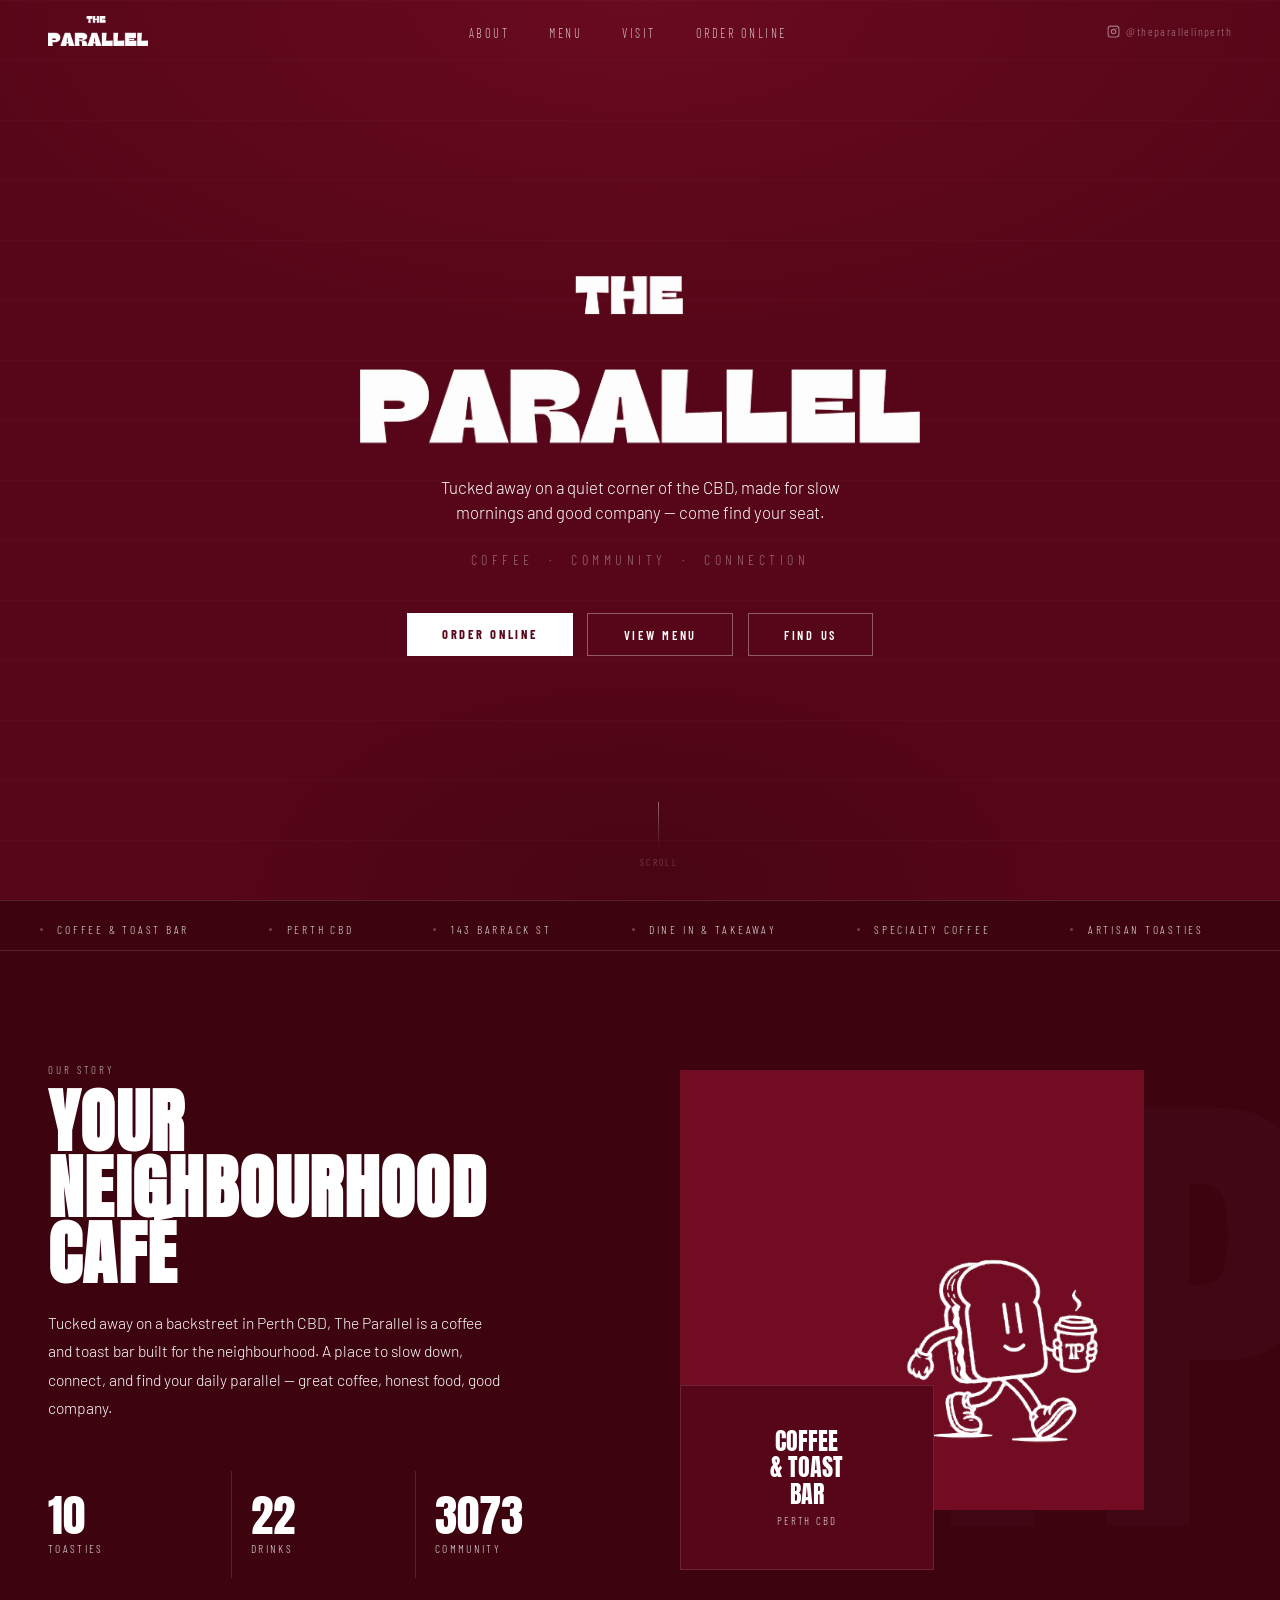
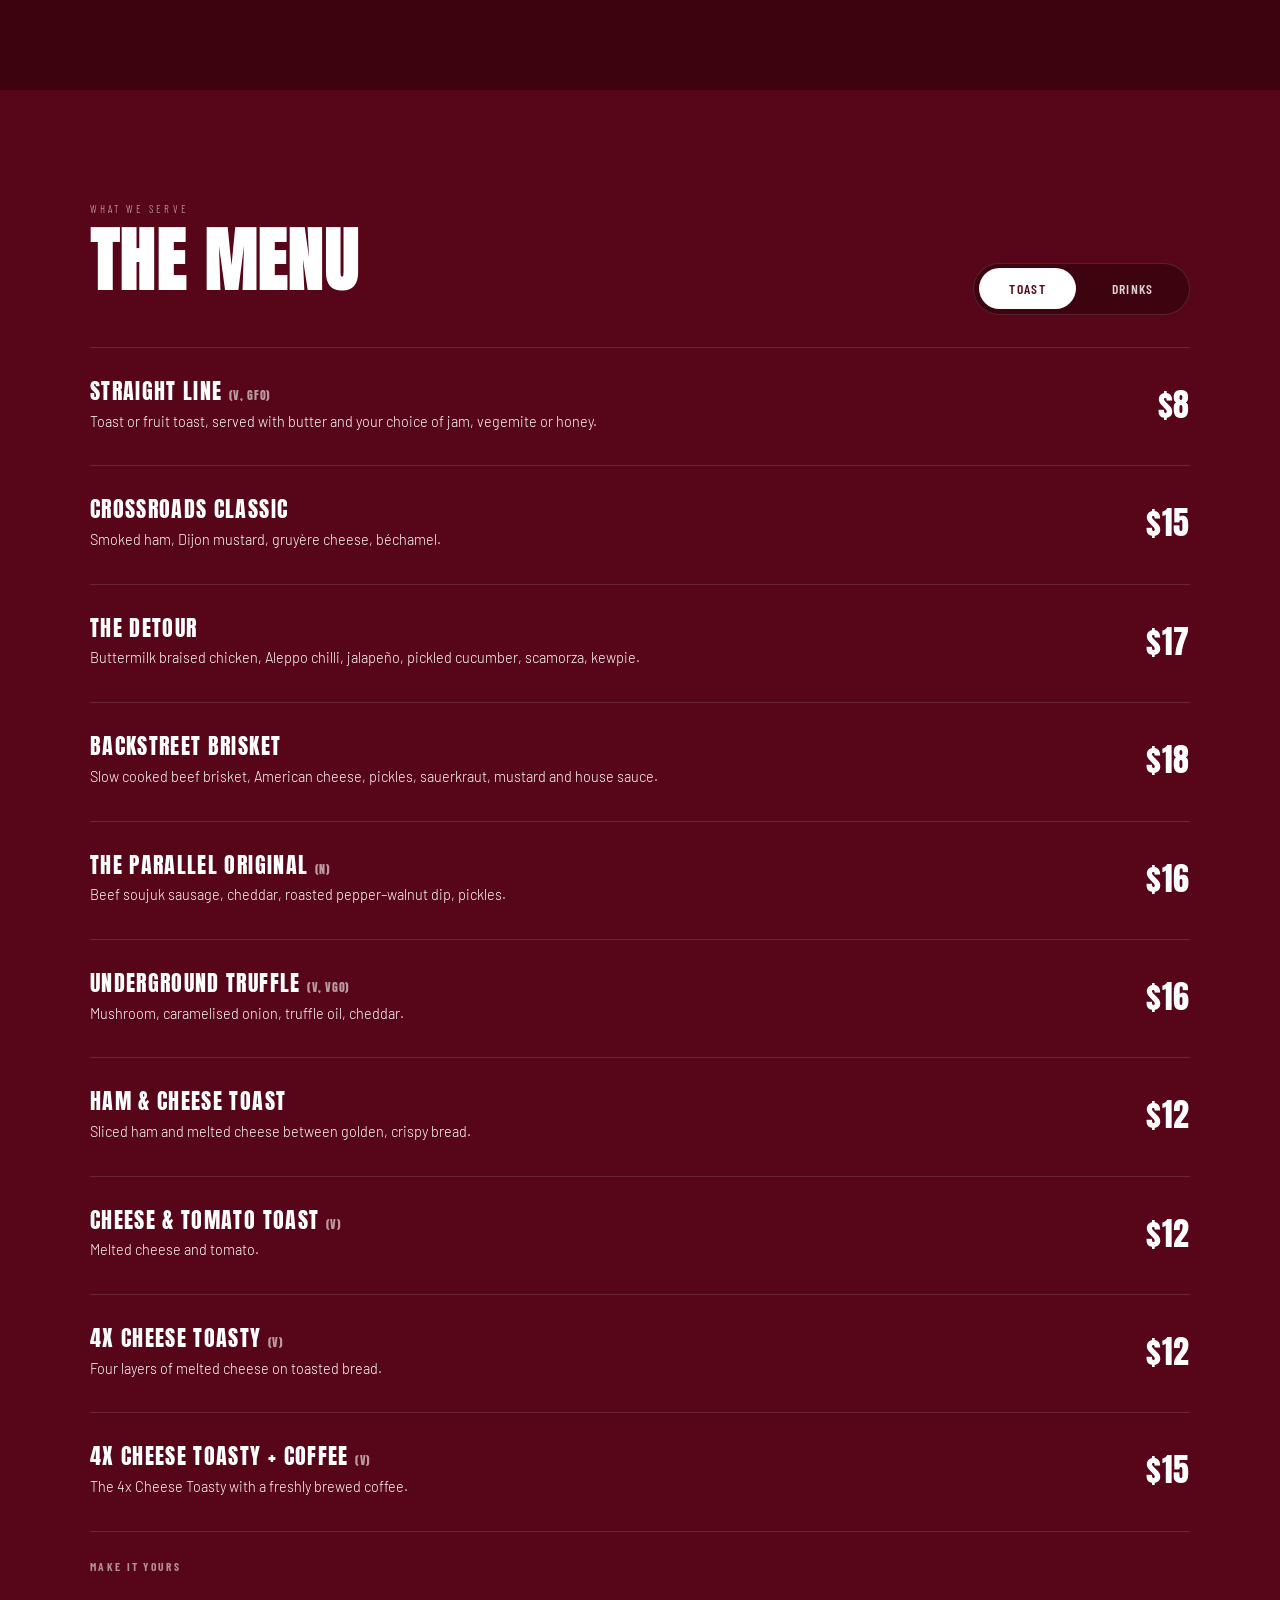
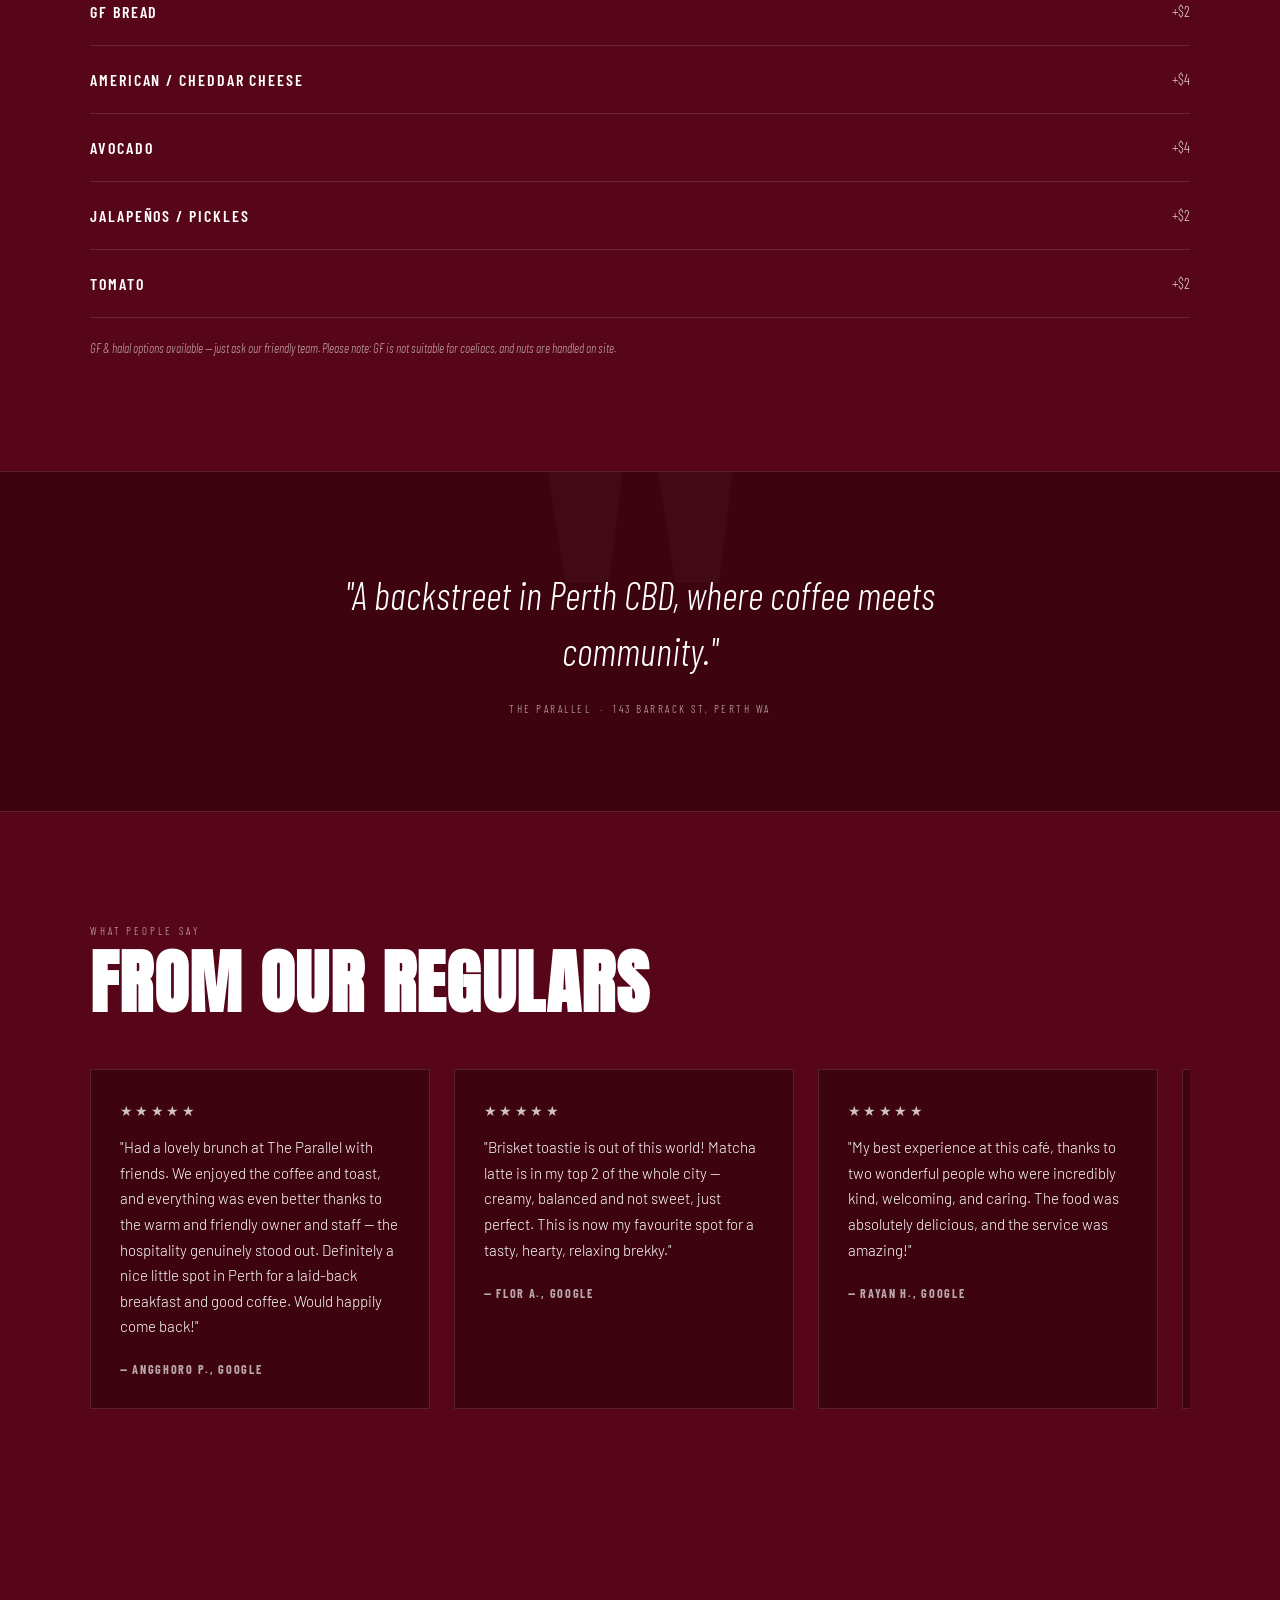
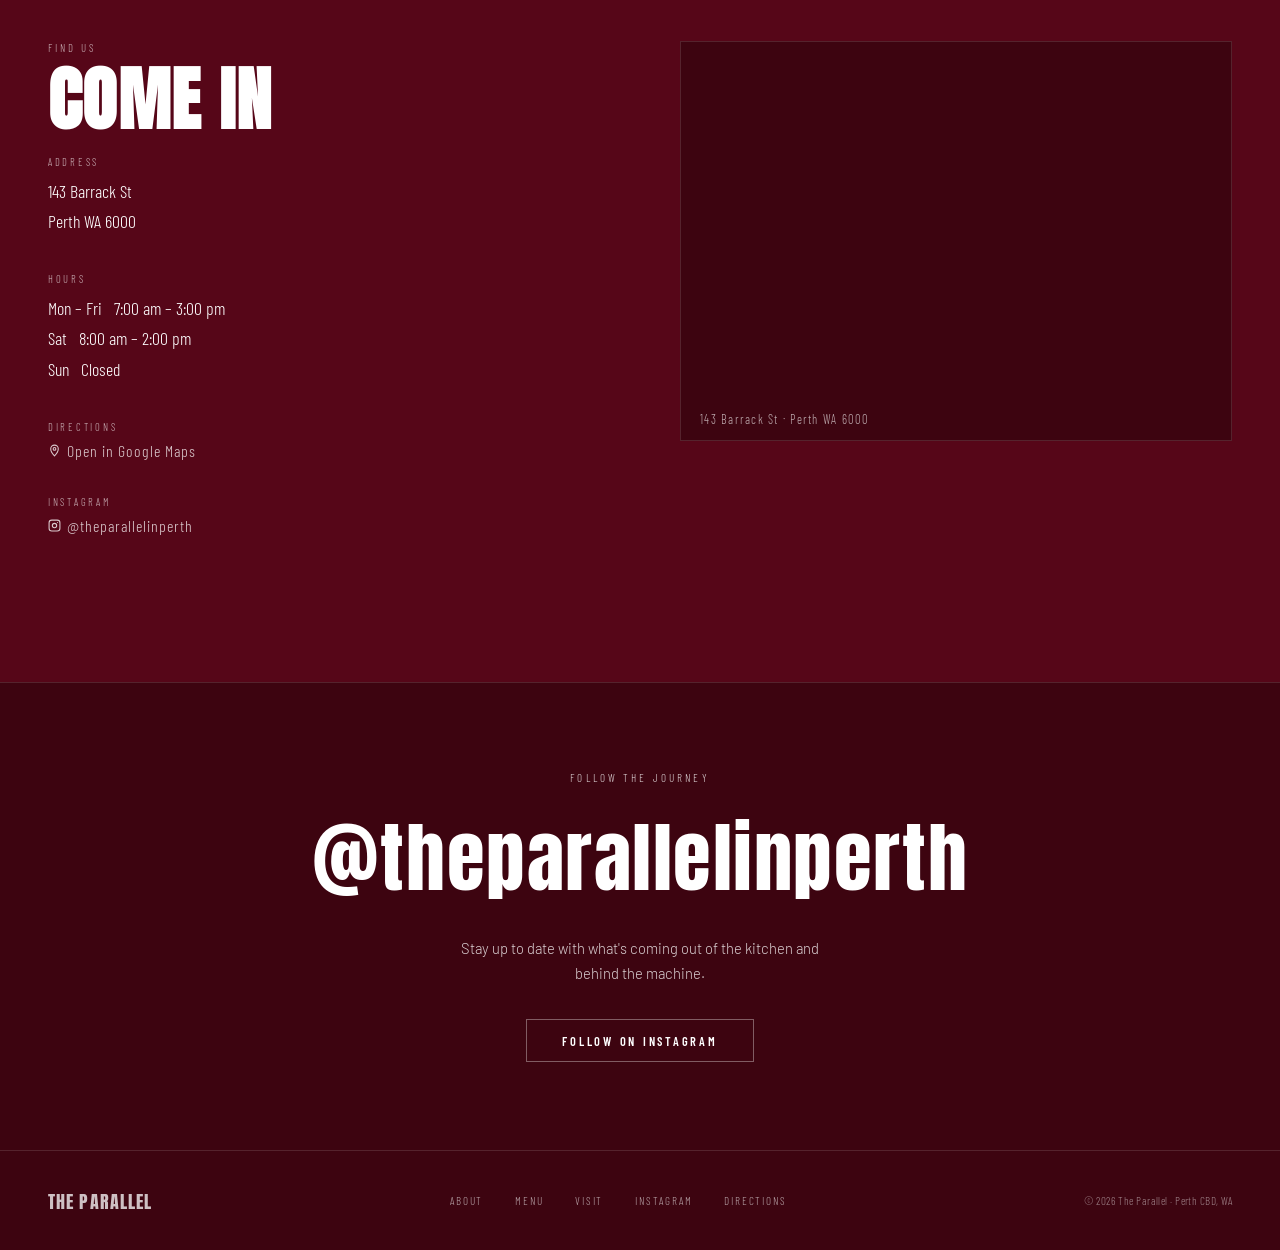
==== commit 557d0d60: "Menú al día con Square y seguidores 3073 (igual que producción) Co-Authored-By: Claude Opus 5.5 <nor" ====
--- a/index.html
+++ b/index.html
@@ -506,8 +506,8 @@
       <h2 class="section-heading">YOUR NEIGHBOURHOOD CAFÉ</h2>
       <p class="body-copy">Tucked away on a backstreet in Perth CBD, The Parallel is a coffee and toast bar built for the neighbourhood. A place to slow down, connect, and find your daily parallel — great coffee, honest food, good company.</p>
       <div class="pillars">
-        <div class="pillar"><div class="p-num" id="toastiesCount">6</div><div class="p-lbl">Toasties</div></div>
-        <div class="pillar"><div class="p-num" id="drinksCount">16</div><div class="p-lbl">Drinks</div></div>
+        <div class="pillar"><div class="p-num" id="toastiesCount">10</div><div class="p-lbl">Toasties</div></div>
+        <div class="pillar"><div class="p-num" id="drinksCount">22</div><div class="p-lbl">Drinks</div></div>
         <a class="pillar" href="https://www.instagram.com/theparallelinperth" target="_blank" rel="noopener"><div class="p-num" id="communityCount">1</div><div class="p-lbl">Community</div></a>
       </div>
     </div>
@@ -542,42 +542,70 @@
           <div class="item-name">Straight Line <span style="font-size:.55em;opacity:.6;letter-spacing:.05em;">(V, GFO)</span></div>
           <div class="item-desc">Toast or fruit toast, served with butter and your choice of jam, vegemite or honey.</div>
         </div>
-        <div class="item-price">$8</div>
+        <div class="item-price" data-sq="Straight Line">$8</div>
       </a>
       <a class="toast-item" href="https://square.link/u/VolMohMI" target="_blank" rel="noopener">
         <div>
           <div class="item-name">Crossroads Classic</div>
-          <div class="item-desc">Smoked leg ham, dijon mustard, gruyère cheese béchamel.</div>
-        </div>
-        <div class="item-price">$14</div>
+          <div class="item-desc">Smoked ham, Dijon mustard, gruyère cheese, béchamel.</div>
+        </div>
+        <div class="item-price" data-sq="Crossroads Classic">$15</div>
       </a>
       <a class="toast-item" href="https://square.link/u/0Qxf0xkm" target="_blank" rel="noopener">
         <div>
           <div class="item-name">The Detour</div>
-          <div class="item-desc">Buttermilk braised chicken, aleppo pepper, jalapeño, pickled cucumber, scamorza, mozzarella, kewpie mayo.</div>
-        </div>
-        <div class="item-price">$16</div>
+          <div class="item-desc">Buttermilk braised chicken, Aleppo chilli, jalapeño, pickled cucumber, scamorza, kewpie.</div>
+        </div>
+        <div class="item-price" data-sq="The Detour">$17</div>
       </a>
       <a class="toast-item" href="https://square.link/u/VJoQ9lF5" target="_blank" rel="noopener">
         <div>
           <div class="item-name">Backstreet Brisket</div>
           <div class="item-desc">Slow cooked beef brisket, American cheese, pickles, sauerkraut, mustard and house sauce.</div>
         </div>
-        <div class="item-price">$17</div>
+        <div class="item-price" data-sq="Backstreet Brisket">$18</div>
       </a>
       <a class="toast-item" href="https://square.link/u/IsxIuSaC" target="_blank" rel="noopener">
         <div>
           <div class="item-name">The Parallel Original <span style="font-size:.55em;opacity:.6;letter-spacing:.05em;">(N)</span></div>
           <div class="item-desc">Beef soujuk sausage, cheddar, roasted pepper–walnut dip, pickles.</div>
         </div>
-        <div class="item-price">$16</div>
+        <div class="item-price" data-sq="The Parallel Original">$16</div>
       </a>
       <a class="toast-item" href="https://square.link/u/R9bkGjWL" target="_blank" rel="noopener">
         <div>
           <div class="item-name">Underground Truffle <span style="font-size:.55em;opacity:.6;letter-spacing:.05em;">(V, VGO)</span></div>
-          <div class="item-desc">Mushroom, fried shallots, truffle oil, cheddar.</div>
-        </div>
-        <div class="item-price">$15</div>
+          <div class="item-desc">Mushroom, caramelised onion, truffle oil, cheddar.</div>
+        </div>
+        <div class="item-price" data-sq="Underground Truffle">$16</div>
+      </a>
+      <a class="toast-item" href="https://theparallelonline.square.site" target="_blank" rel="noopener">
+        <div>
+          <div class="item-name">Ham &amp; Cheese Toast</div>
+          <div class="item-desc">Sliced ham and melted cheese between golden, crispy bread.</div>
+        </div>
+        <div class="item-price" data-sq="Ham& Cheese Toast">$12</div>
+      </a>
+      <a class="toast-item" href="https://theparallelonline.square.site" target="_blank" rel="noopener">
+        <div>
+          <div class="item-name">Cheese &amp; Tomato Toast <span style="font-size:.55em;opacity:.6;letter-spacing:.05em;">(V)</span></div>
+          <div class="item-desc">Melted cheese and tomato.</div>
+        </div>
+        <div class="item-price" data-sq="Cheese& Tomato Toast">$12</div>
+      </a>
+      <a class="toast-item" href="https://theparallelonline.square.site" target="_blank" rel="noopener">
+        <div>
+          <div class="item-name">4x Cheese Toasty <span style="font-size:.55em;opacity:.6;letter-spacing:.05em;">(V)</span></div>
+          <div class="item-desc">Four layers of melted cheese on toasted bread.</div>
+        </div>
+        <div class="item-price" data-sq="4x cheese toasty">$12</div>
+      </a>
+      <a class="toast-item" href="https://theparallelonline.square.site" target="_blank" rel="noopener">
+        <div>
+          <div class="item-name">4x Cheese Toasty + Coffee <span style="font-size:.55em;opacity:.6;letter-spacing:.05em;">(V)</span></div>
+          <div class="item-desc">The 4x Cheese Toasty with a freshly brewed coffee.</div>
+        </div>
+        <div class="item-price" data-sq="4x Cheese Toasty and Coffee Combo">$15</div>
       </a>
 
       <div class="menu-group-label">Make It Yours</div>
@@ -592,27 +620,34 @@
 
     <div class="coffee-list" id="tab-coffee">
       <div class="menu-group-label">Hot &nbsp;<span style="opacity:.6;font-weight:400;">— S 8oz / L 12oz</span></div>
-      <div class="coffee-item"><div class="c-name">Espresso / Double Espresso</div><div class="c-price">$4.0 / $4.5</div></div>
-      <div class="coffee-item"><div class="c-name">Flat White / Latte / Cappuccino</div><div class="c-price">$5.3 / $6.5</div></div>
-      <div class="coffee-item"><div class="c-name">Long Black</div><div class="c-price">$5.3 / $6.0</div></div>
-      <div class="coffee-item"><div class="c-name">Long Macchiato</div><div class="c-price">$5.7 / $6.5</div></div>
-      <div class="coffee-item"><div class="c-name">Hot Chocolate</div><div class="c-price">$5.5 / $6.2</div></div>
-      <div class="coffee-item"><div class="c-name">Chai / Mocha</div><div class="c-price">$6.0 / $6.7</div></div>
-      <div class="coffee-item"><div class="c-name">Matcha</div><div class="c-price">$6.5 / $7.2</div></div>
-      <div class="coffee-item"><div class="c-name">Turkish Coffee</div><div class="c-price">$5.5</div></div>
-      <div class="coffee-item"><div class="c-name">Black / Peppermint / Chamomile Tea</div><div class="c-price">$5.5 / $6.5</div></div>
+      <div class="coffee-item"><div class="c-name">Espresso / Double Espresso</div><div class="c-price" data-sq="Single espresso|Double Espresso" data-fmt="each">$4.0 / $4.5</div></div>
+      <div class="coffee-item"><div class="c-name">Flat White / Latte / Cappuccino</div><div class="c-price" data-sq="Flat White,Latte,Cappuccino" data-fmt="sl">$5.5 / $6.5</div></div>
+      <div class="coffee-item"><div class="c-name">Long Black</div><div class="c-price" data-sq="Long Black" data-fmt="sl">$5.5 / $6.0</div></div>
+      <div class="coffee-item"><div class="c-name">Long Macchiato</div><div class="c-price" data-sq="Long Macchiato" data-fmt="sl">$6.0 / $6.5</div></div>
+      <div class="coffee-item"><div class="c-name">Piccolo / Traditional Mac</div><div class="c-price" data-sq="Piccolo,Traditional Mac">$5.1</div></div>
+      <div class="coffee-item"><div class="c-name">Hot Chocolate</div><div class="c-price" data-sq="Hot Chocolate" data-fmt="sl">$5.5 / $6.2</div></div>
+      <div class="coffee-item"><div class="c-name">Chai / Mocha</div><div class="c-price" data-sq="Chai Latte,Mocha" data-fmt="sl">$6.0 / $6.7</div></div>
+      <div class="coffee-item"><div class="c-name">Matcha</div><div class="c-price" data-sq="Matcha" data-fmt="sl">$6.5 / $7.2</div></div>
+      <div class="coffee-item"><div class="c-name">Turkish Coffee</div><div class="c-price" data-sq="Turkish Coffee" data-fmt="sl">$5.5 / $6.0</div></div>
+      <div class="coffee-item"><div class="c-name">Black / Peppermint / Chamomile Tea</div><div class="c-price" data-sq="English Breakfast,Peppermint,Chamomile" data-fmt="sl">$5.5 / $6.5</div></div>
+      <div class="coffee-item"><div class="c-name">Turkish Tea</div><div class="c-price" data-sq="Turkish tea" data-fmt="sl">$4.5 / $6.0</div></div>
+      <div class="coffee-item"><div class="c-name">Babycino</div><div class="c-price" data-sq="Babycino">$2.5</div></div>
 
       <p class="menu-footnote">Alt. milk, extra shot, decaf or syrups +$0.8</p>
 
       <div class="menu-group-label">Iced &amp; More</div>
-      <div class="coffee-item"><div class="c-name">Iced Latte / Long Black</div><div class="c-price">$6.5</div></div>
-      <div class="coffee-item"><div class="c-name">Iced Chai / Choc / Mocha</div><div class="c-price">$7.0</div></div>
-      <div class="coffee-item"><div class="c-name">Iced Matcha</div><div class="c-price">$7.0</div></div>
-      <div class="coffee-item"><div class="c-name">Iced Strawberry Matcha</div><div class="c-price">$9.0</div></div>
+      <div class="coffee-item"><div class="c-name">Iced Latte</div><div class="c-price" data-sq="Iced Latte">$7.0</div></div>
+      <div class="coffee-item"><div class="c-name">Iced Long Black</div><div class="c-price" data-sq="Iced Long Black">$6.8</div></div>
+      <div class="coffee-item"><div class="c-name">Iced Chai / Choc / Mocha</div><div class="c-price" data-sq="Iced Chai,Iced Chocolate,Iced Mocha">$7.2</div></div>
+      <div class="coffee-item"><div class="c-name">Iced Matcha</div><div class="c-price" data-sq="Iced Matcha">$8.0</div></div>
+      <div class="coffee-item"><div class="c-name">Iced Strawberry Matcha</div><div class="c-price" data-sq="Iced Strawberry Matcha">$10.0</div></div>
       <div class="coffee-item"><div class="c-name">Vanilla Cold Foam</div><div class="c-price">+$3</div></div>
+      <div class="coffee-item"><div class="c-name">Cold Brew</div><div class="c-price" data-sq="Cold Brew">$7.0</div></div>
       <div class="coffee-item"><div class="c-name">Coke / Coke Zero</div><div class="c-price">$4.5</div></div>
-      <div class="coffee-item"><div class="c-name">Orange Juice</div><div class="c-price">$7.0</div></div>
-      <div class="coffee-item"><div class="c-name">San Pellegrino</div><div class="c-price">$4.2</div></div>
+      <div class="coffee-item"><div class="c-name">Dr Pepper</div><div class="c-price" data-sq="Dr Pepper">$5.5</div></div>
+      <div class="coffee-item"><div class="c-name">Orange Juice</div><div class="c-price" data-sq="Orange Juice">$7.0</div></div>
+      <div class="coffee-item"><div class="c-name">San Pellegrino</div><div class="c-price" data-sq="San Pellegrino Aranciata Rossa,San Pellegrino Chinotto,San Pellegrino- Melograno Arancia">$4.5</div></div>
+      <div class="coffee-item"><div class="c-name">Soda Water</div><div class="c-price" data-sq="Soda water Sparkling">$4.5</div></div>
     </div>
   </div>
 </section>
@@ -783,7 +818,7 @@
   // Instagram does not allow reading the live count without Meta Graph API
   // credentials. For now this is updated by hand; once credentials are set up,
   // replace this constant with a real fetch.
-  const INSTAGRAM_FOLLOWERS = 2812;
+  const INSTAGRAM_FOLLOWERS = 3073;
   const communityEl = document.getElementById('communityCount');
   if (communityEl) communityEl.textContent = INSTAGRAM_FOLLOWERS;
 
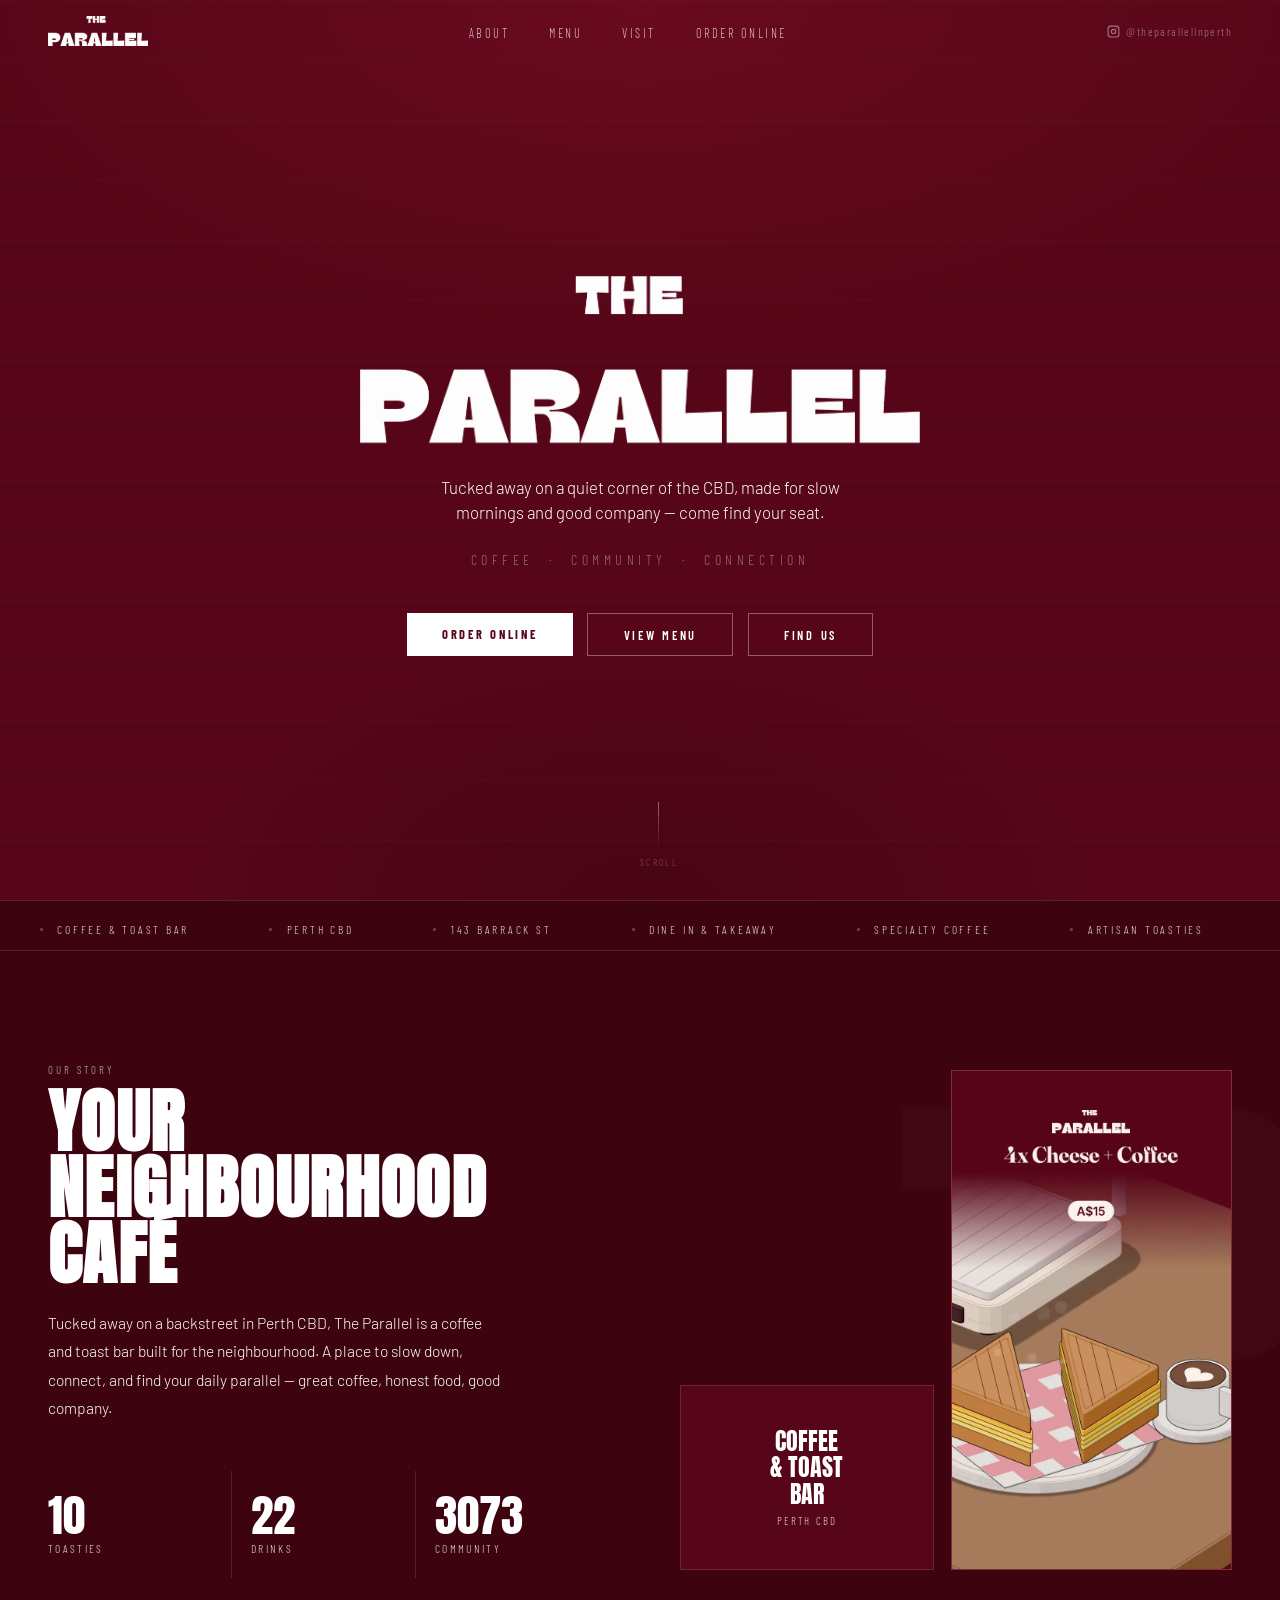
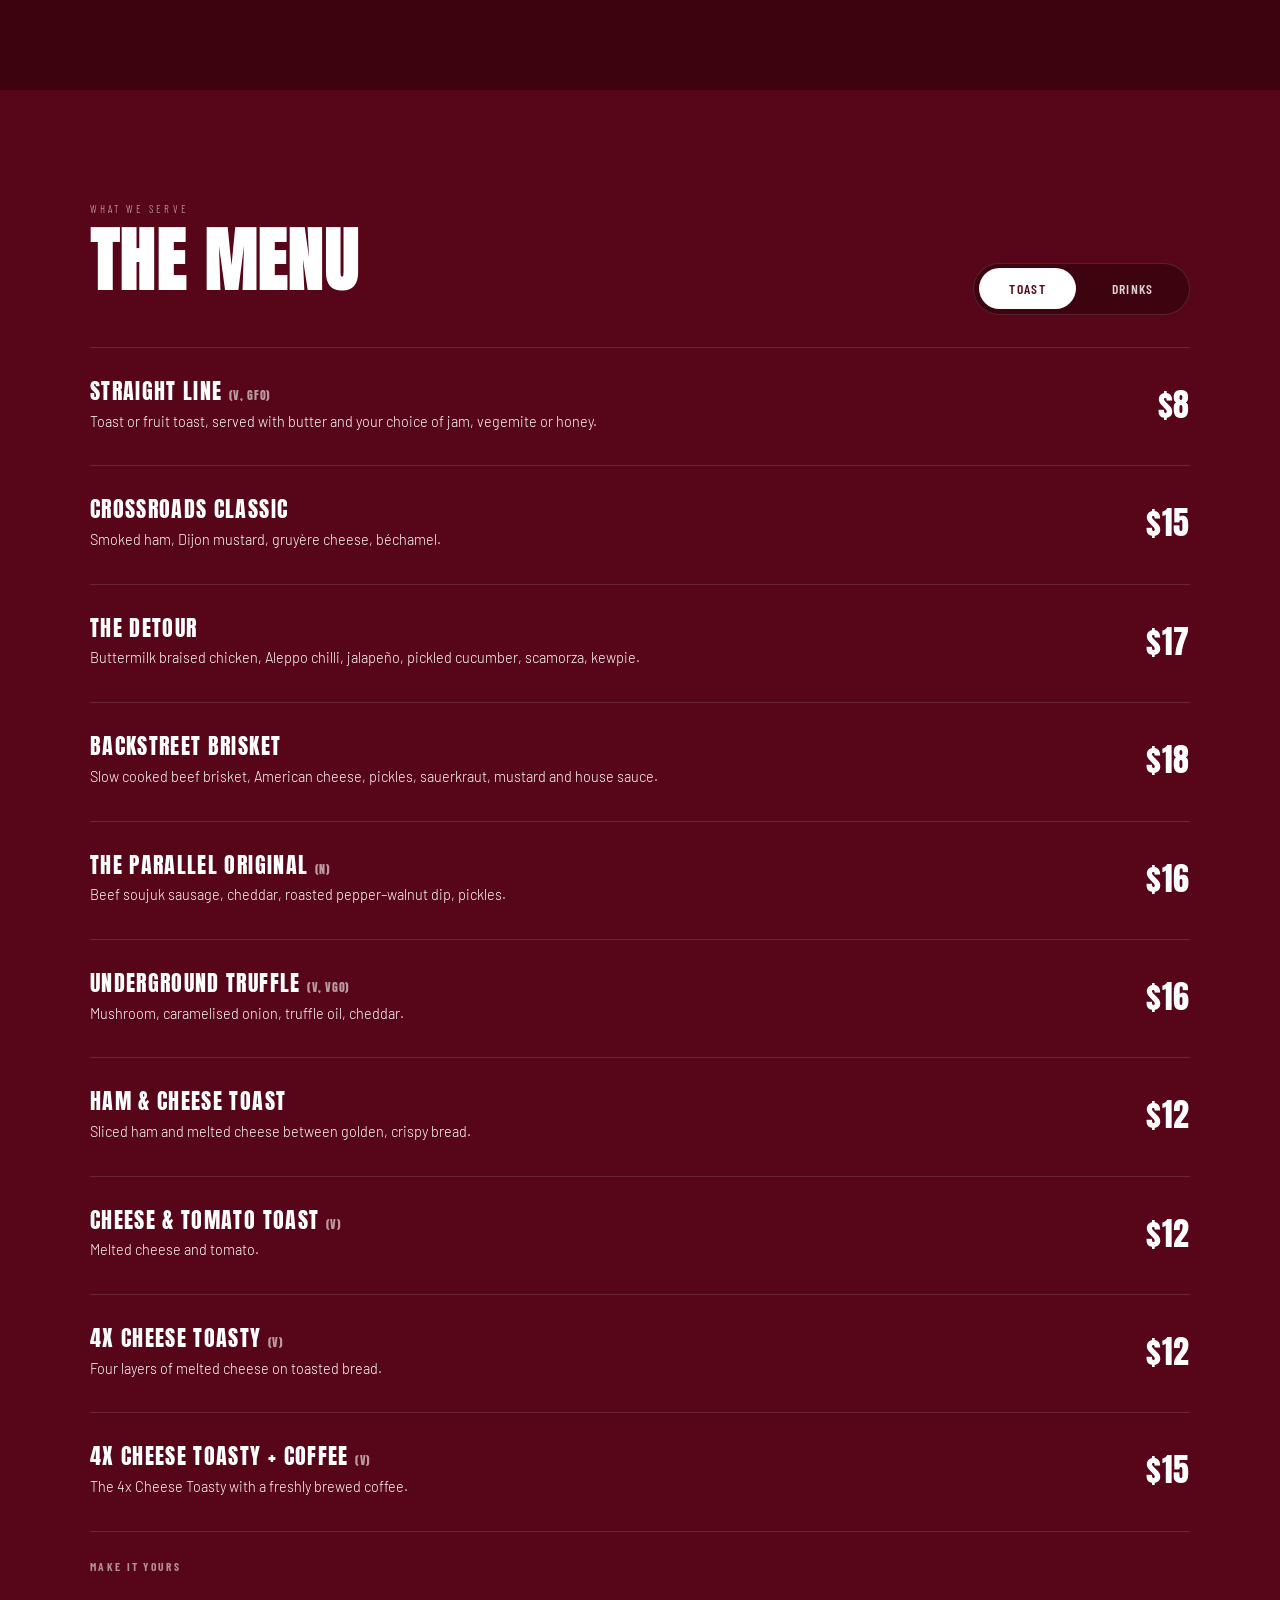
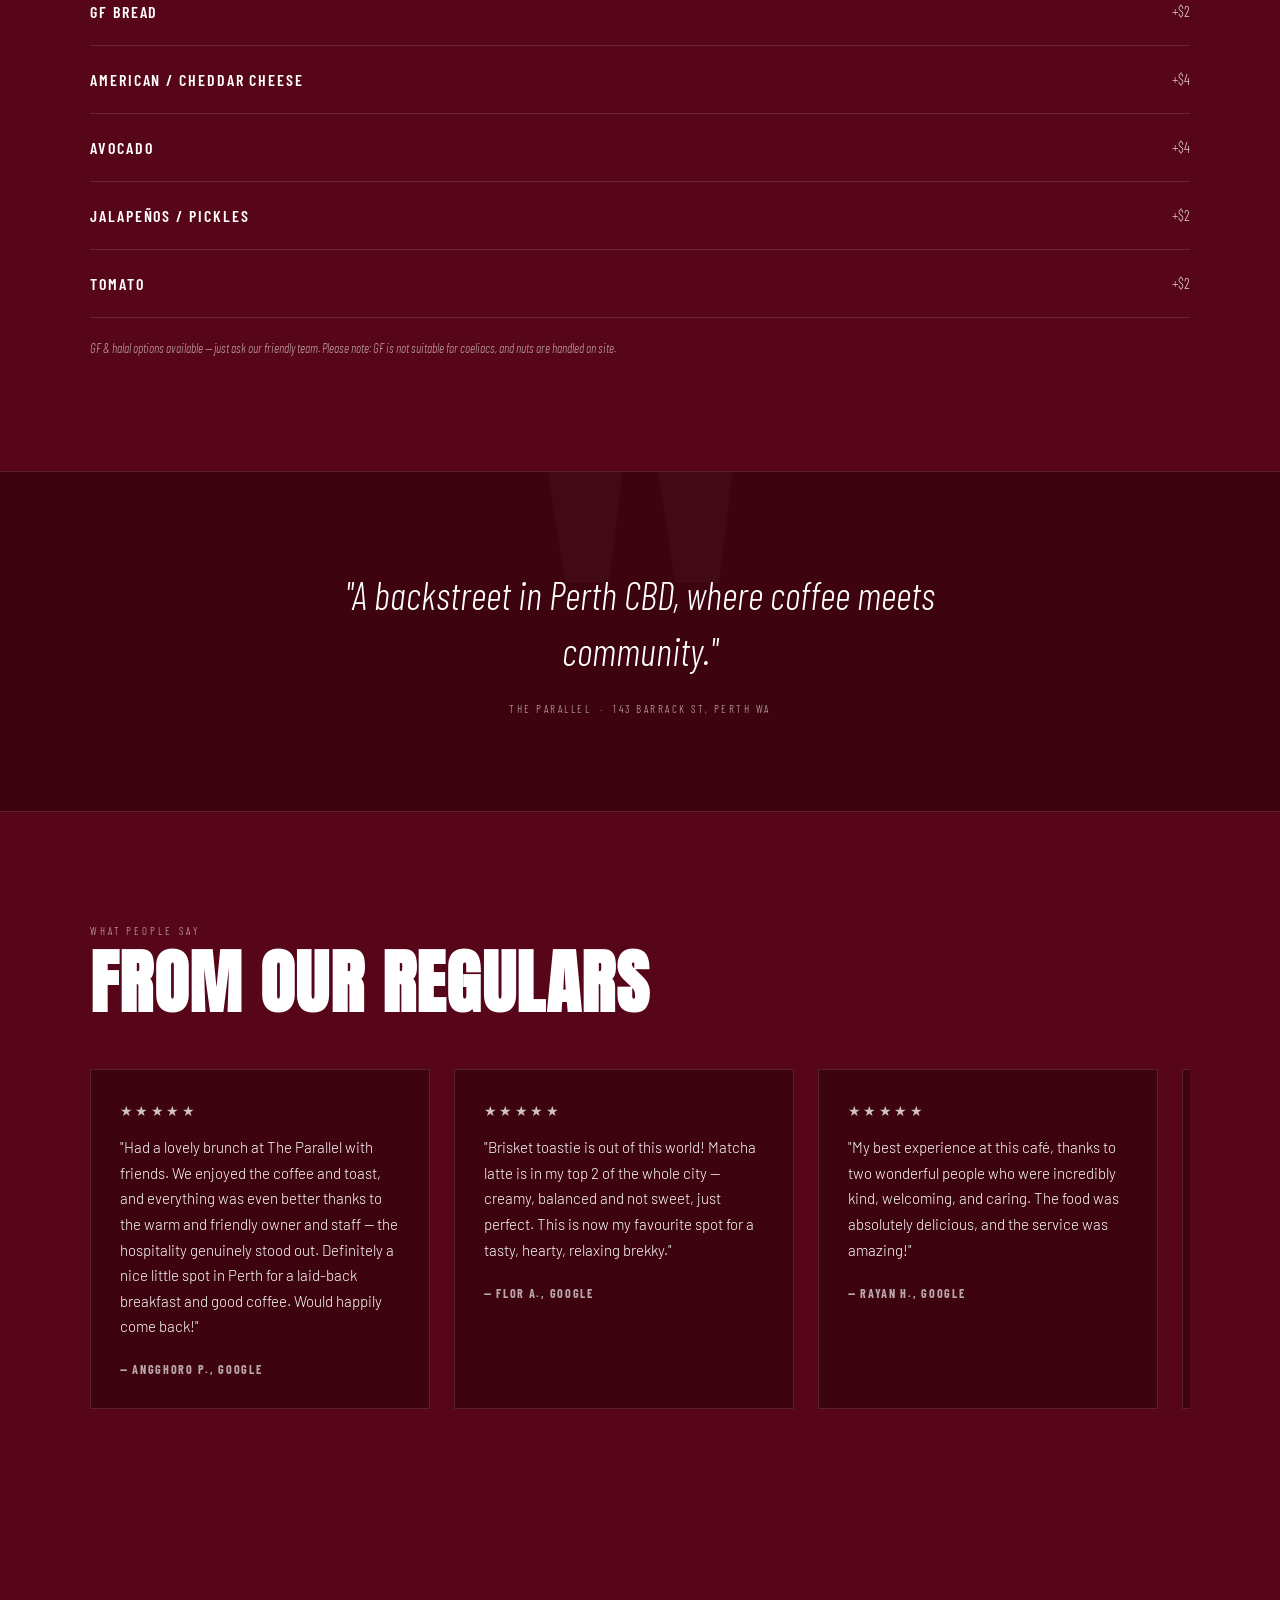
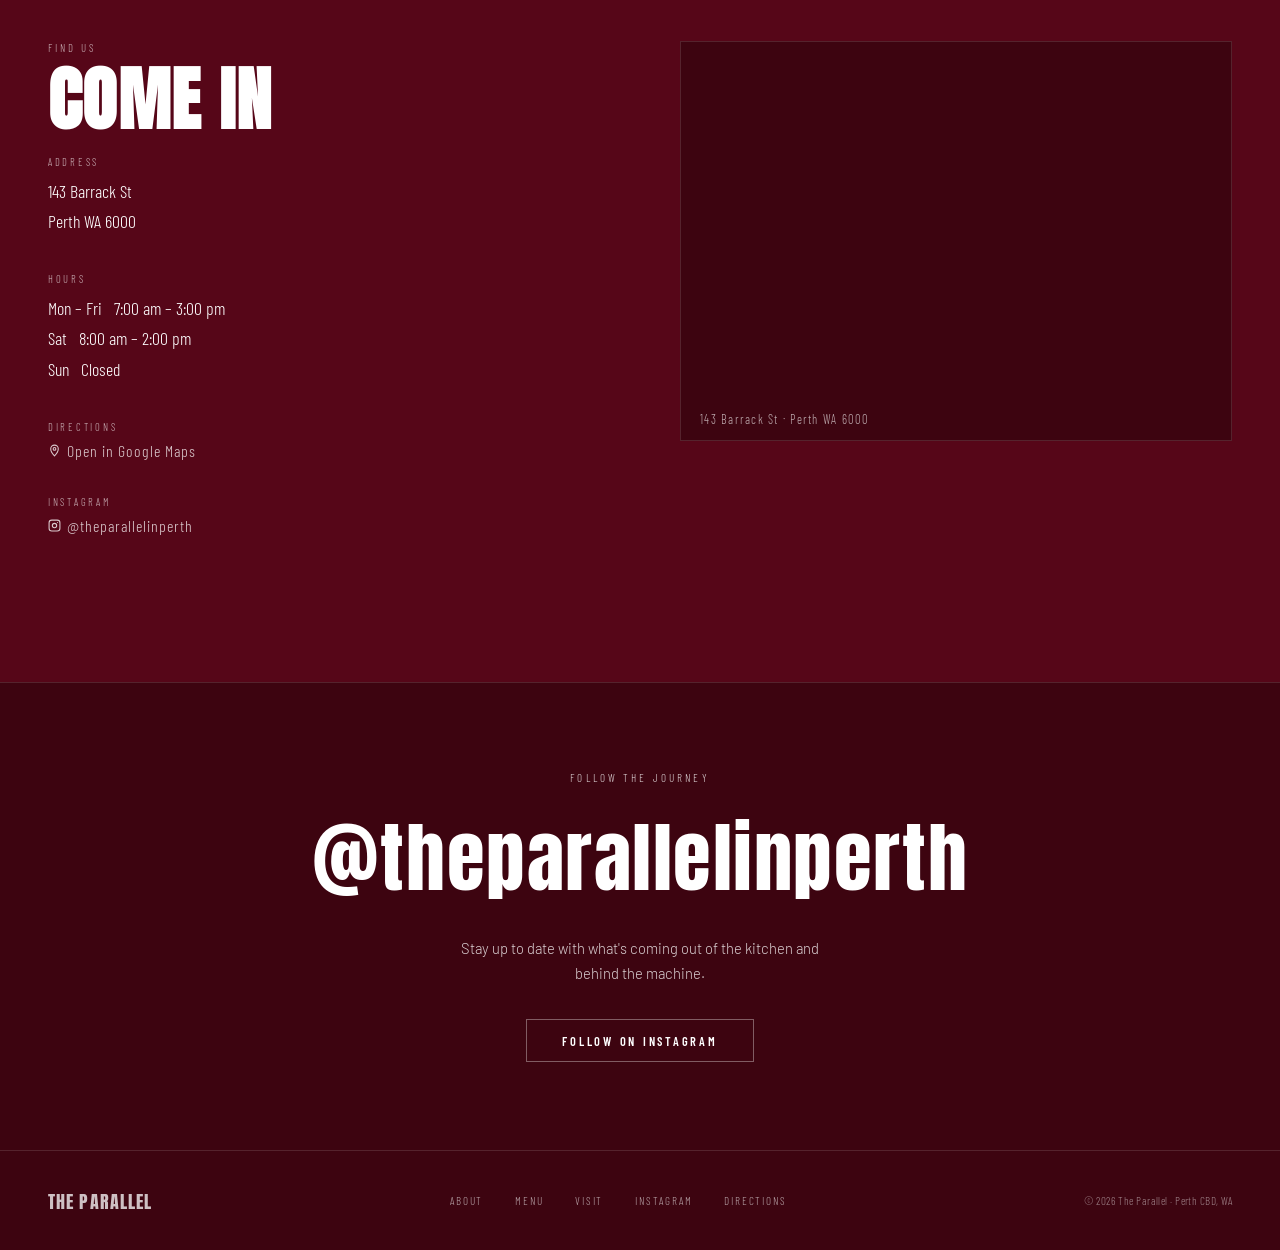
==== commit 2d9cce42: "Video de la promo 4x Cheese + café en lugar de la mascota (Our Story) Co-Authored-By: Claude Opus 5." ====
--- a/index.html
+++ b/index.html
@@ -267,7 +267,10 @@
     a.pillar:hover { opacity:.7; }
     .about-visual { position:relative; height:500px; }
     .av-main { position:absolute; top:0; left:0; width:84%; height:88%; background:var(--paper-mid); overflow:hidden; }
-    .av-main img { width:100%; height:100%; object-fit:contain; opacity:1; filter:none; }
+    .av-main img, .av-main video { width:100%; height:100%; object-fit:contain; opacity:1; filter:none; display:block; }
+    /* The promo video is vertical (9:16): a tall frame on the right, the label box stays bottom-left. */
+    .av-main.av-video { left:auto; right:0; width:auto; height:100%; aspect-ratio:9/16; border:1px solid var(--border); }
+    .av-main.av-video video { object-fit:cover; }
     .av-box {
       position:absolute; bottom:0; left:0; width:46%; height:37%;
       background:var(--paper); border:1px solid var(--border);
@@ -436,7 +439,7 @@
       nav { padding:1rem 1.5rem; }
       .nav-links { display:none; }
       .about-grid, .visit-grid { grid-template-columns:1fr; gap:3rem; }
-      .about-visual { height:300px; }
+      .about-visual { height:480px; }
       .about, .menu-section, .visit, .quote-band, .testimonials-section, .insta-section { padding:5rem 1.5rem; }
       .menu-top { flex-direction:column; align-items:flex-start; gap:1.5rem; }
       .map-box { height:280px; }
@@ -512,8 +515,8 @@
       </div>
     </div>
     <div class="about-visual">
-      <div class="av-main" id="mascotBox">
-        <img id="mascotImg" src="images/mascot.webp" alt="The Parallel mascot" width="1200" height="954" loading="lazy" />              </div>
+      <div class="av-main av-video" id="mascotBox">
+        <video id="promoVideo" src="images/promo-4x-cheese-coffee.mp4" poster="images/promo-4x-cheese-coffee-poster.webp" autoplay muted loop playsinline preload="metadata" width="720" height="1280" aria-label="4x Cheese Toasty and a coffee for $15 at The Parallel"></video>              </div>
       <div class="av-box">
         <div class="av-box-title">COFFEE<br/>&amp; TOAST<br/>BAR</div>
         <div class="av-box-sub">Perth CBD</div>
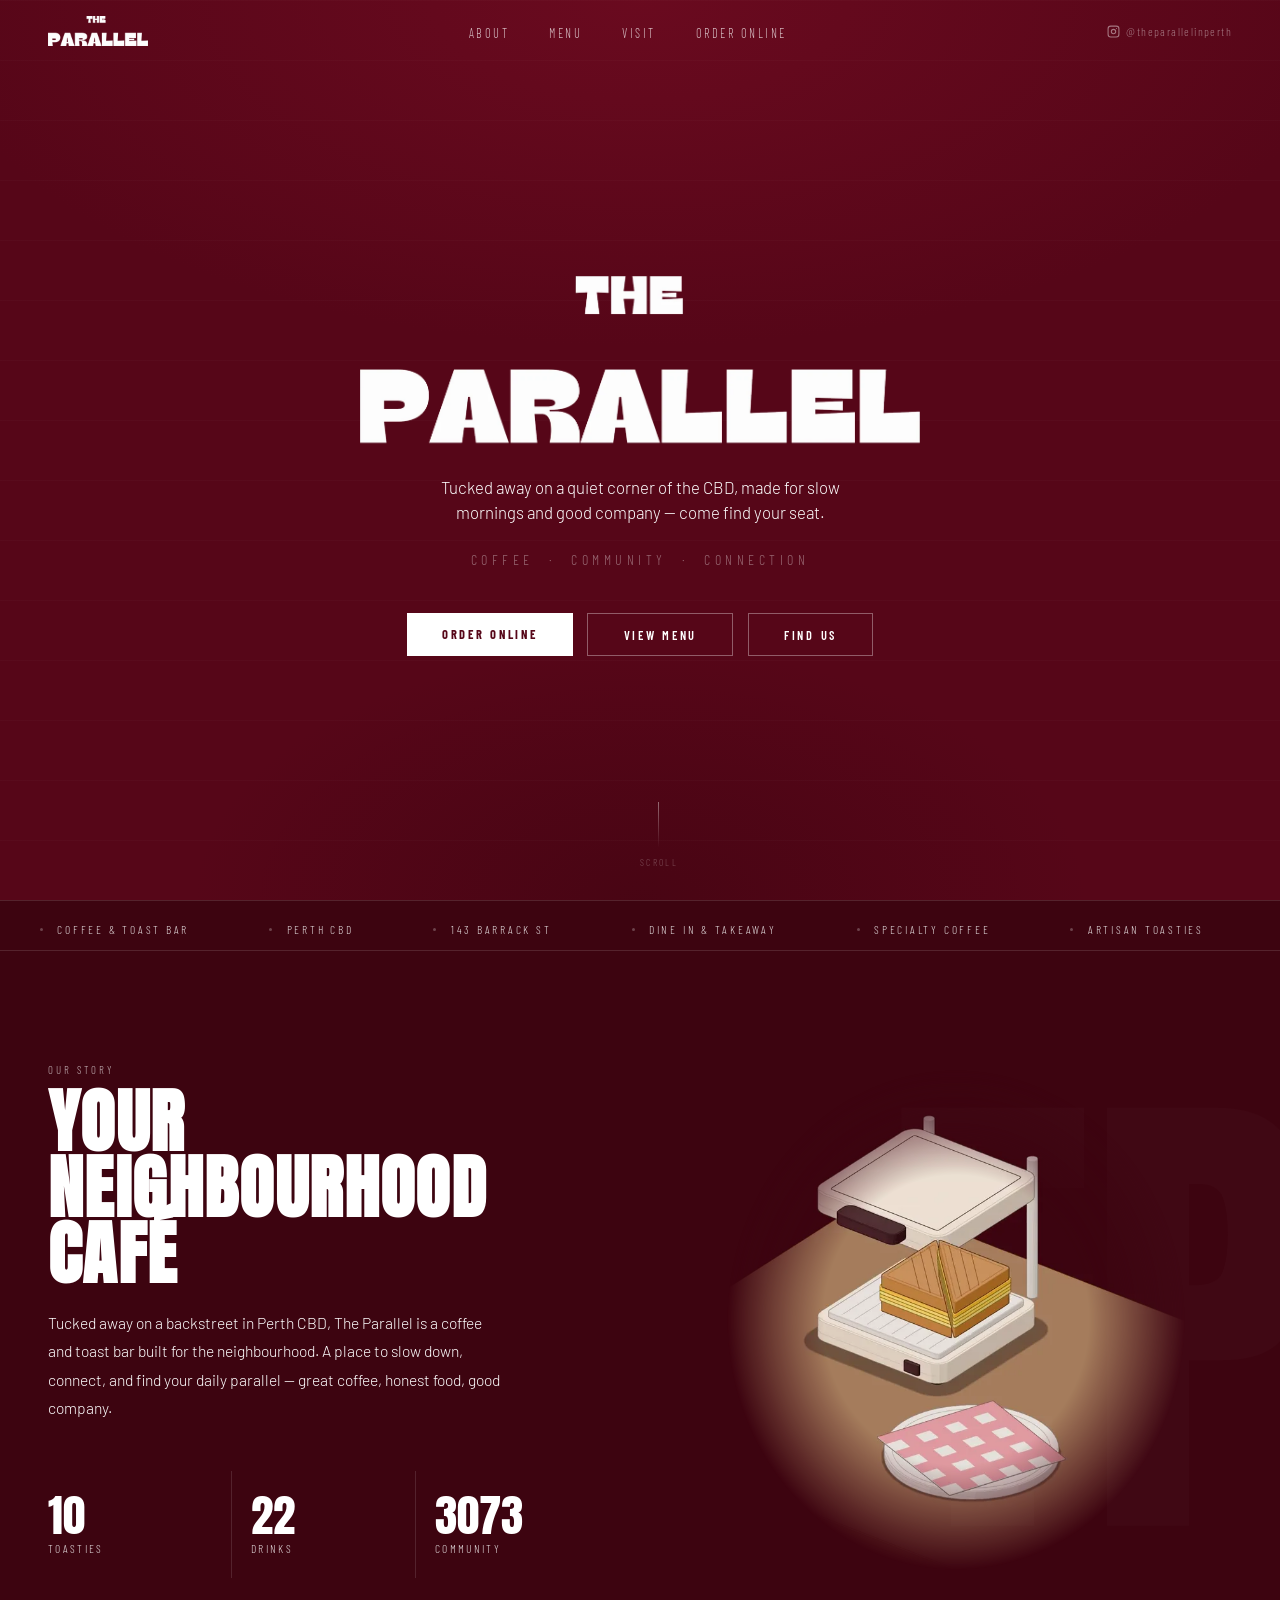
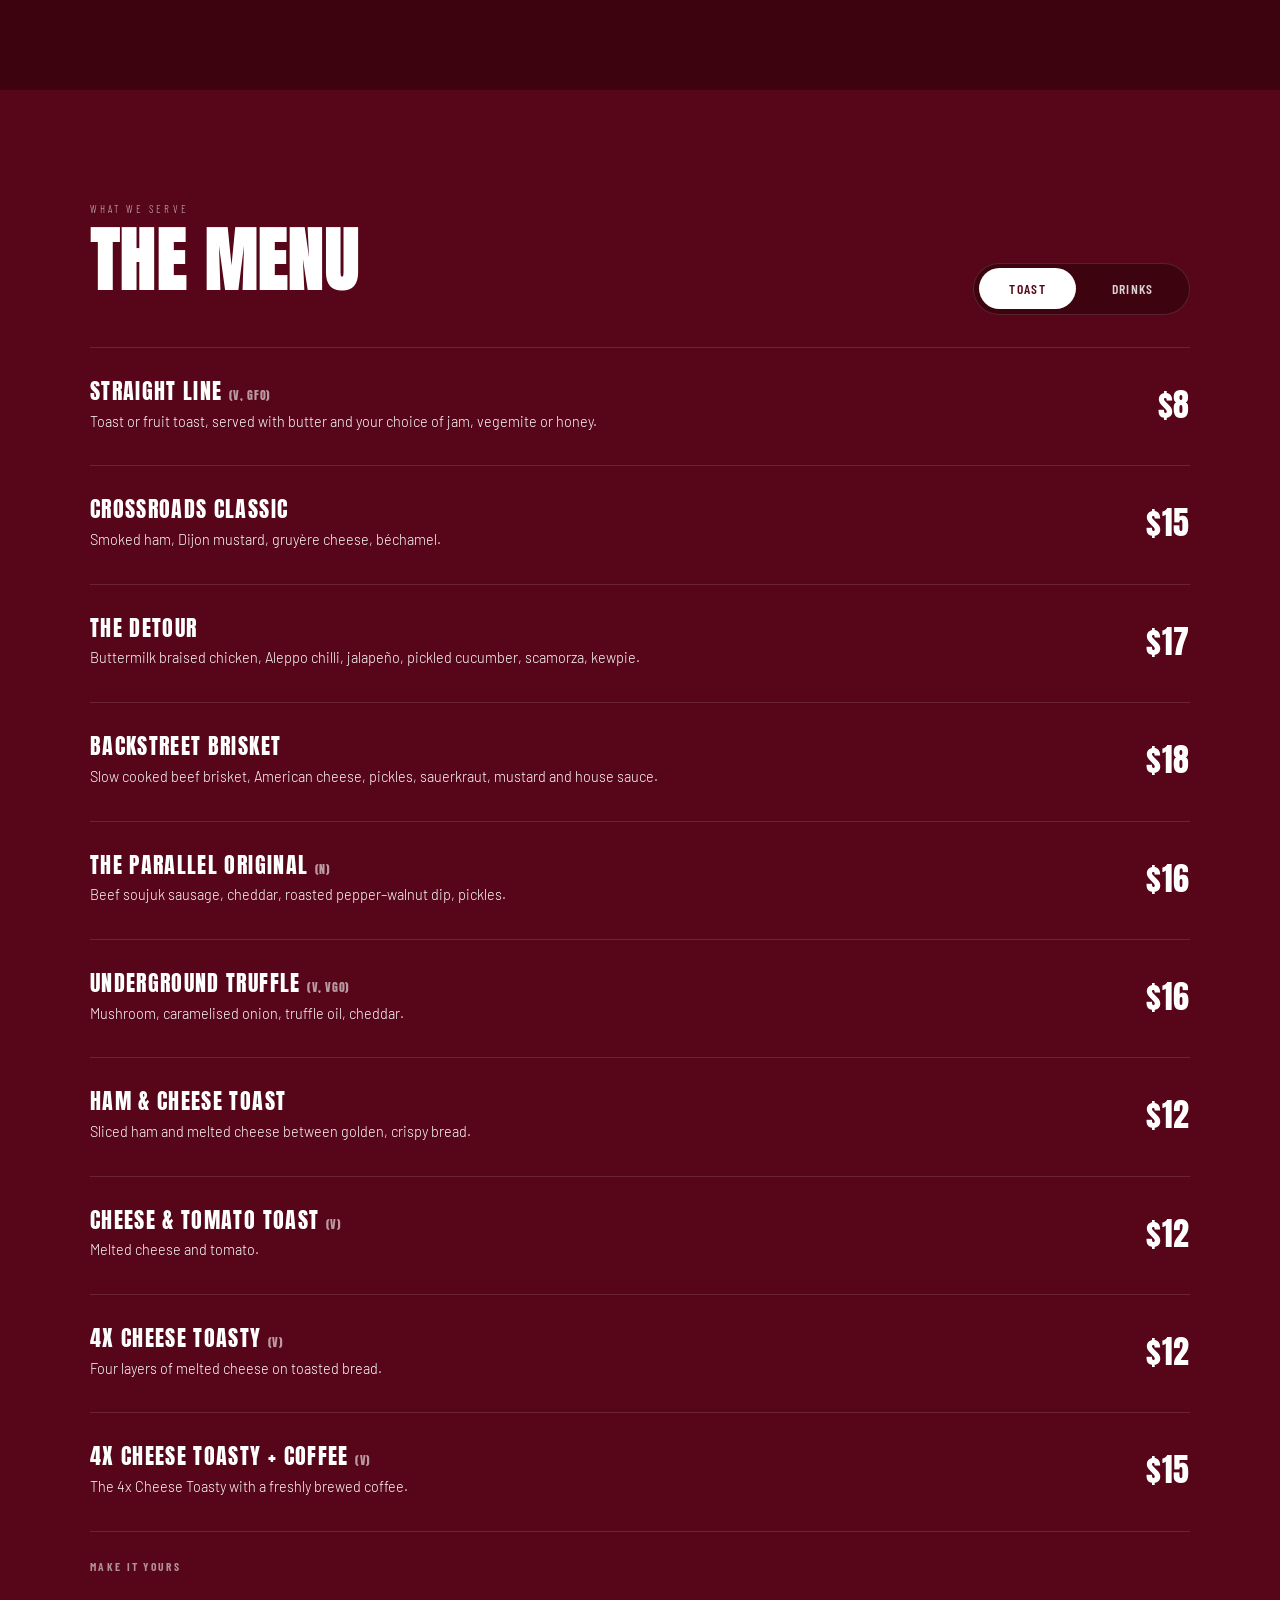
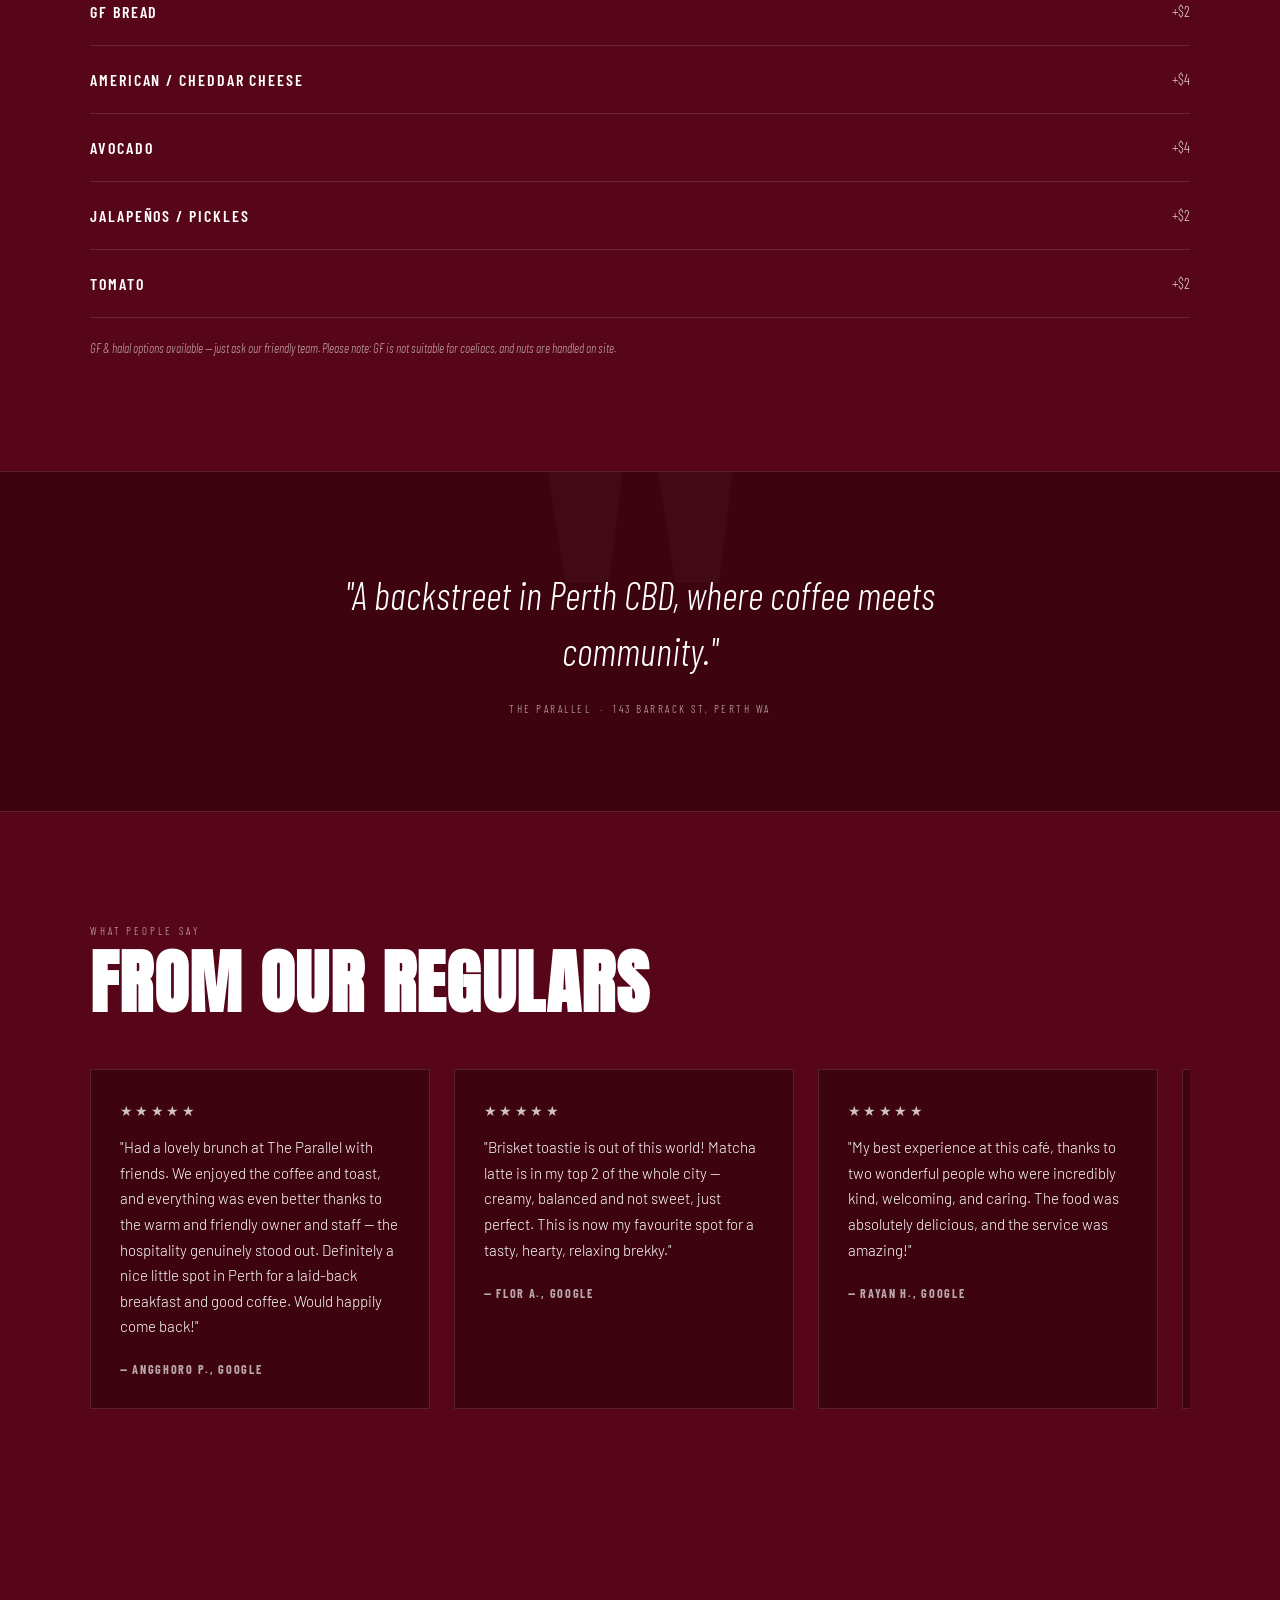
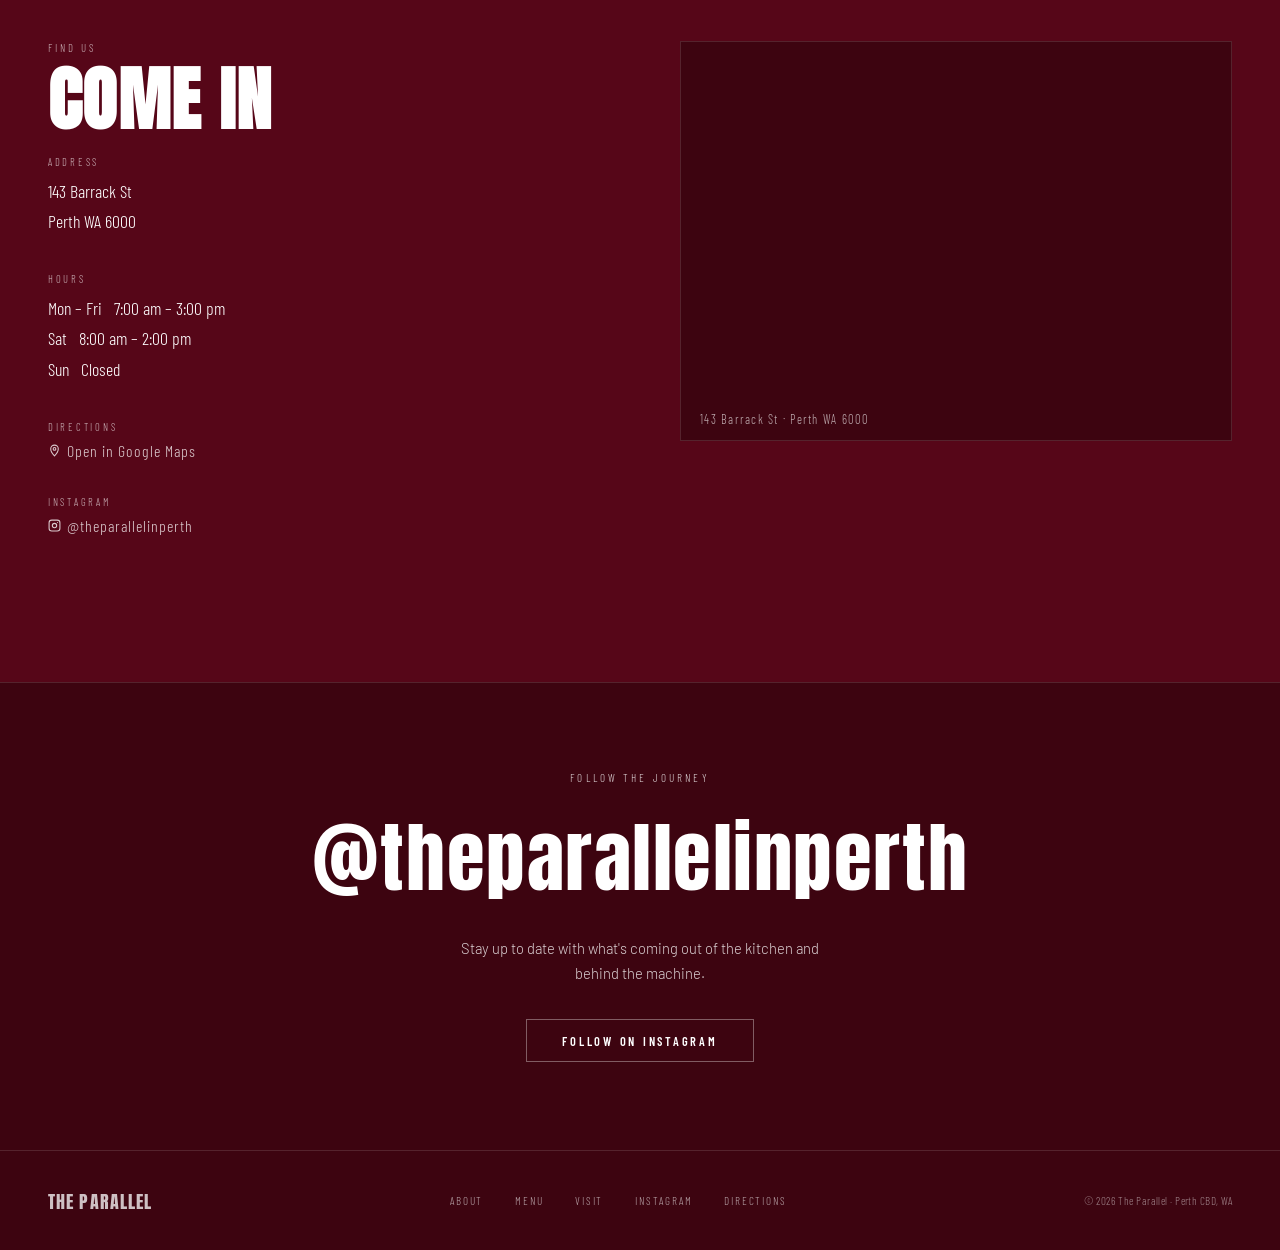
==== commit a952ae20: "Video del toastie integrado al sitio: sin logo ni textos, del color de la sección, bordes difuminado" ====
--- a/index.html
+++ b/index.html
@@ -268,9 +268,14 @@
     .about-visual { position:relative; height:500px; }
     .av-main { position:absolute; top:0; left:0; width:84%; height:88%; background:var(--paper-mid); overflow:hidden; }
     .av-main img, .av-main video { width:100%; height:100%; object-fit:contain; opacity:1; filter:none; display:block; }
-    /* The promo video is vertical (9:16): a tall frame on the right, the label box stays bottom-left. */
-    .av-main.av-video { left:auto; right:0; width:auto; height:100%; aspect-ratio:9/16; border:1px solid var(--border); }
-    .av-main.av-video video { object-fit:cover; }
+    /* The toastie + coffee scene: drawn on the section's own colour, edges fading into the page. */
+    .av-main.av-video { background:none; width:100%; height:100%; }
+    .av-video ~ .av-box { display:none; }
+    .av-main.av-video video {
+      width:auto; max-width:100%; aspect-ratio:720/786; margin:0 auto; object-fit:cover; pointer-events:none;
+      -webkit-mask-image:radial-gradient(closest-side, #000 58%, transparent 100%);
+              mask-image:radial-gradient(closest-side, #000 58%, transparent 100%);
+    }
     .av-box {
       position:absolute; bottom:0; left:0; width:46%; height:37%;
       background:var(--paper); border:1px solid var(--border);
@@ -439,7 +444,7 @@
       nav { padding:1rem 1.5rem; }
       .nav-links { display:none; }
       .about-grid, .visit-grid { grid-template-columns:1fr; gap:3rem; }
-      .about-visual { height:480px; }
+      .about-visual { height:380px; }
       .about, .menu-section, .visit, .quote-band, .testimonials-section, .insta-section { padding:5rem 1.5rem; }
       .menu-top { flex-direction:column; align-items:flex-start; gap:1.5rem; }
       .map-box { height:280px; }
@@ -516,7 +521,7 @@
     </div>
     <div class="about-visual">
       <div class="av-main av-video" id="mascotBox">
-        <video id="promoVideo" src="images/promo-4x-cheese-coffee.mp4" poster="images/promo-4x-cheese-coffee-poster.webp" autoplay muted loop playsinline preload="metadata" width="720" height="1280" aria-label="4x Cheese Toasty and a coffee for $15 at The Parallel"></video>              </div>
+        <video id="promoVideo" src="images/toastie-coffee.mp4" poster="images/toastie-coffee-poster.webp" autoplay muted loop playsinline disablepictureinpicture disableremoteplayback preload="auto" width="720" height="786" aria-hidden="true"></video>              </div>
       <div class="av-box">
         <div class="av-box-title">COFFEE<br/>&amp; TOAST<br/>BAR</div>
         <div class="av-box-sub">Perth CBD</div>
@@ -809,6 +814,17 @@
     });
   });
 
+  // The toastie video: muted, so phones let it start by itself; start it again whenever it comes into view.
+  (() => {
+    const v = document.getElementById("promoVideo");
+    if (!v) return;
+    v.muted = true;
+    const play = () => { const p = v.play(); if (p) p.catch(() => {}); };
+    play();
+    new IntersectionObserver((es) => es.forEach((e) => (e.isIntersecting ? play() : v.pause())), { threshold: 0.2 }).observe(v);
+    document.addEventListener("touchstart", play, { once: true, passive: true });
+  })();
+
   // Scroll reveal
   const io = new IntersectionObserver(entries => {
     entries.forEach(e => {
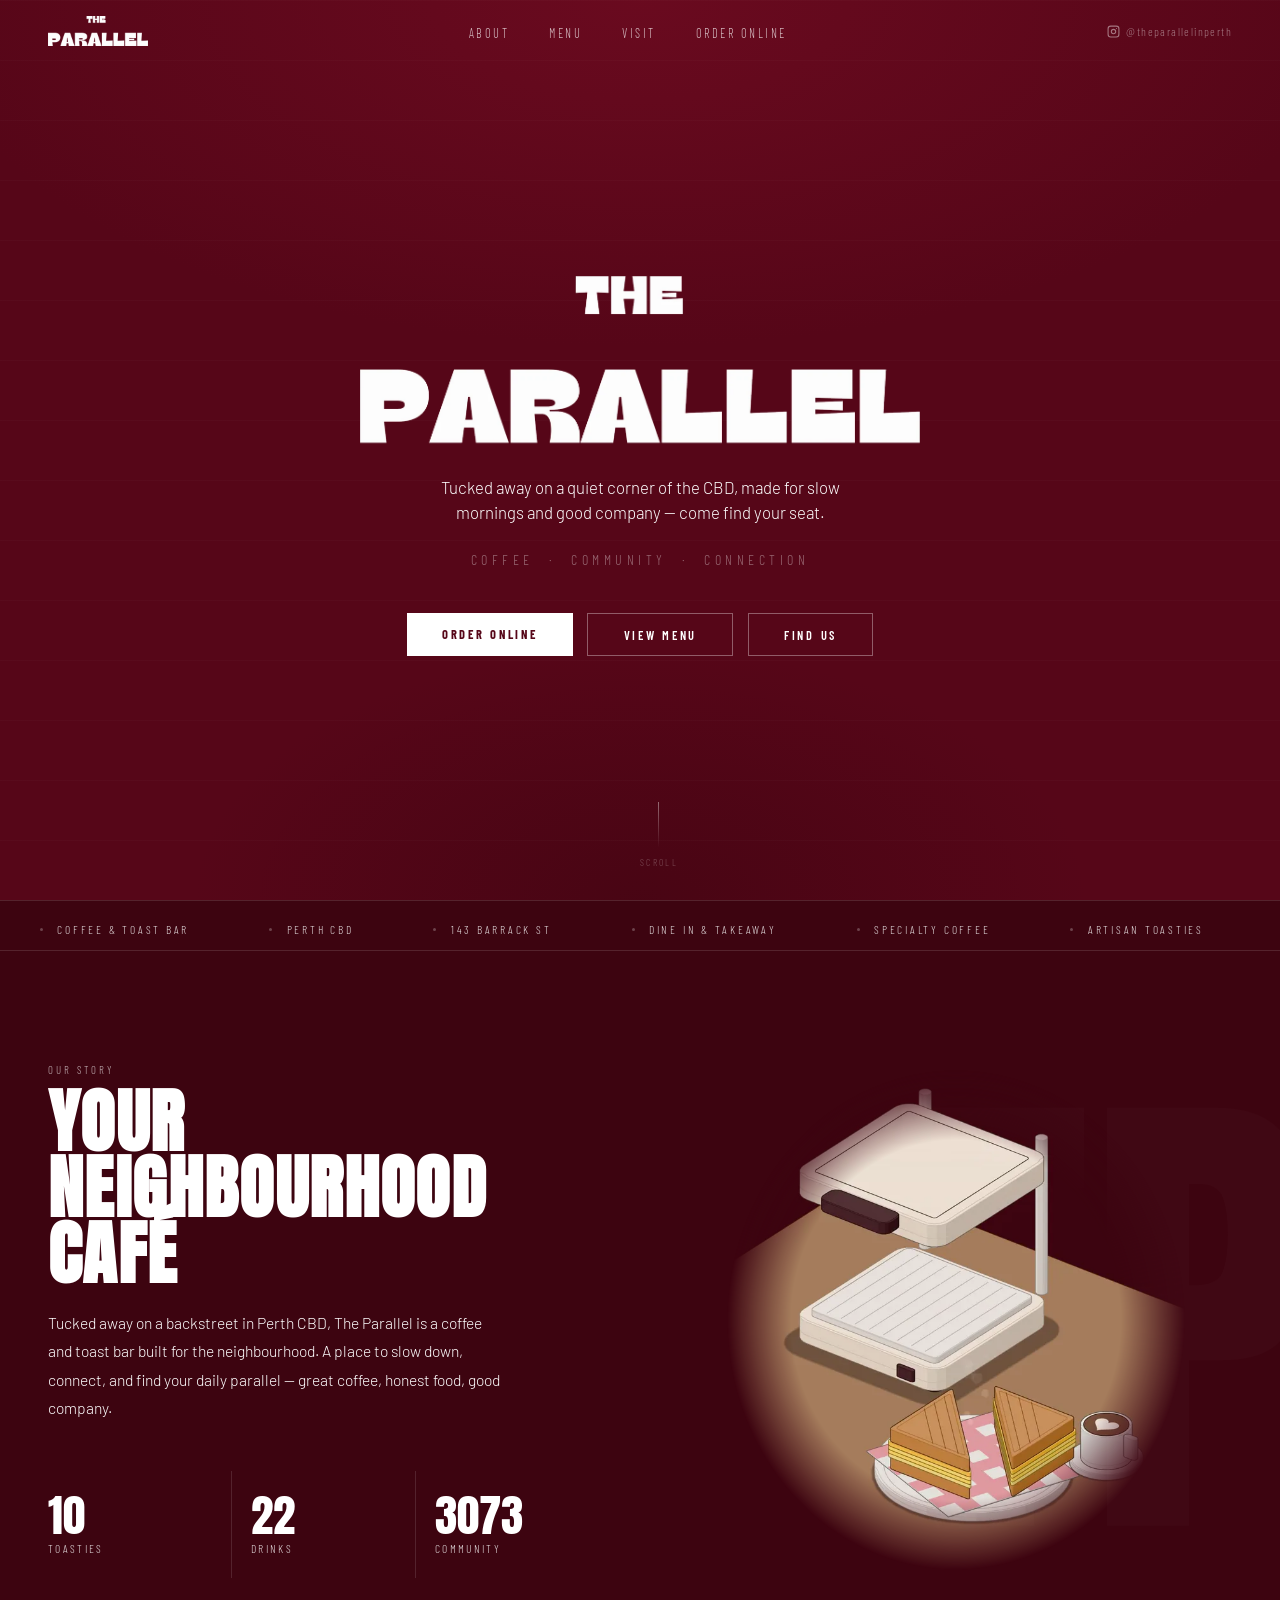
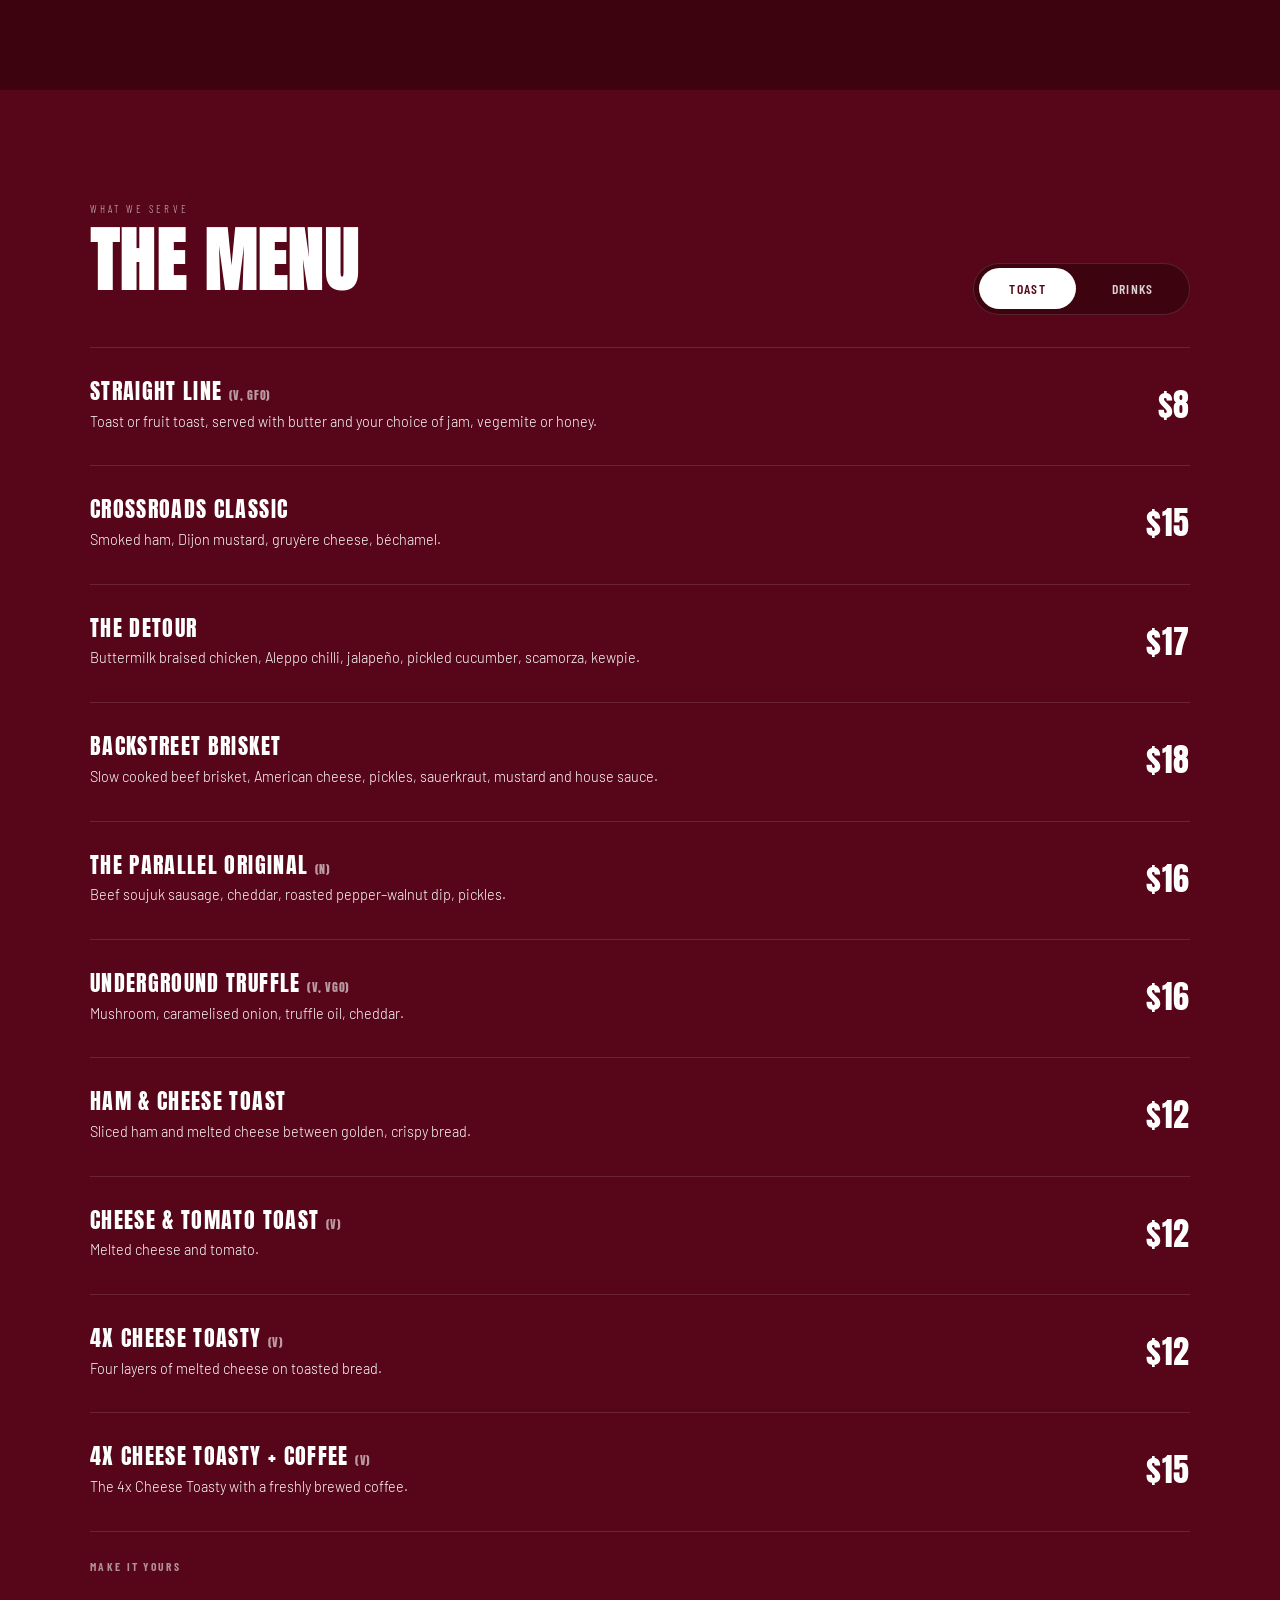
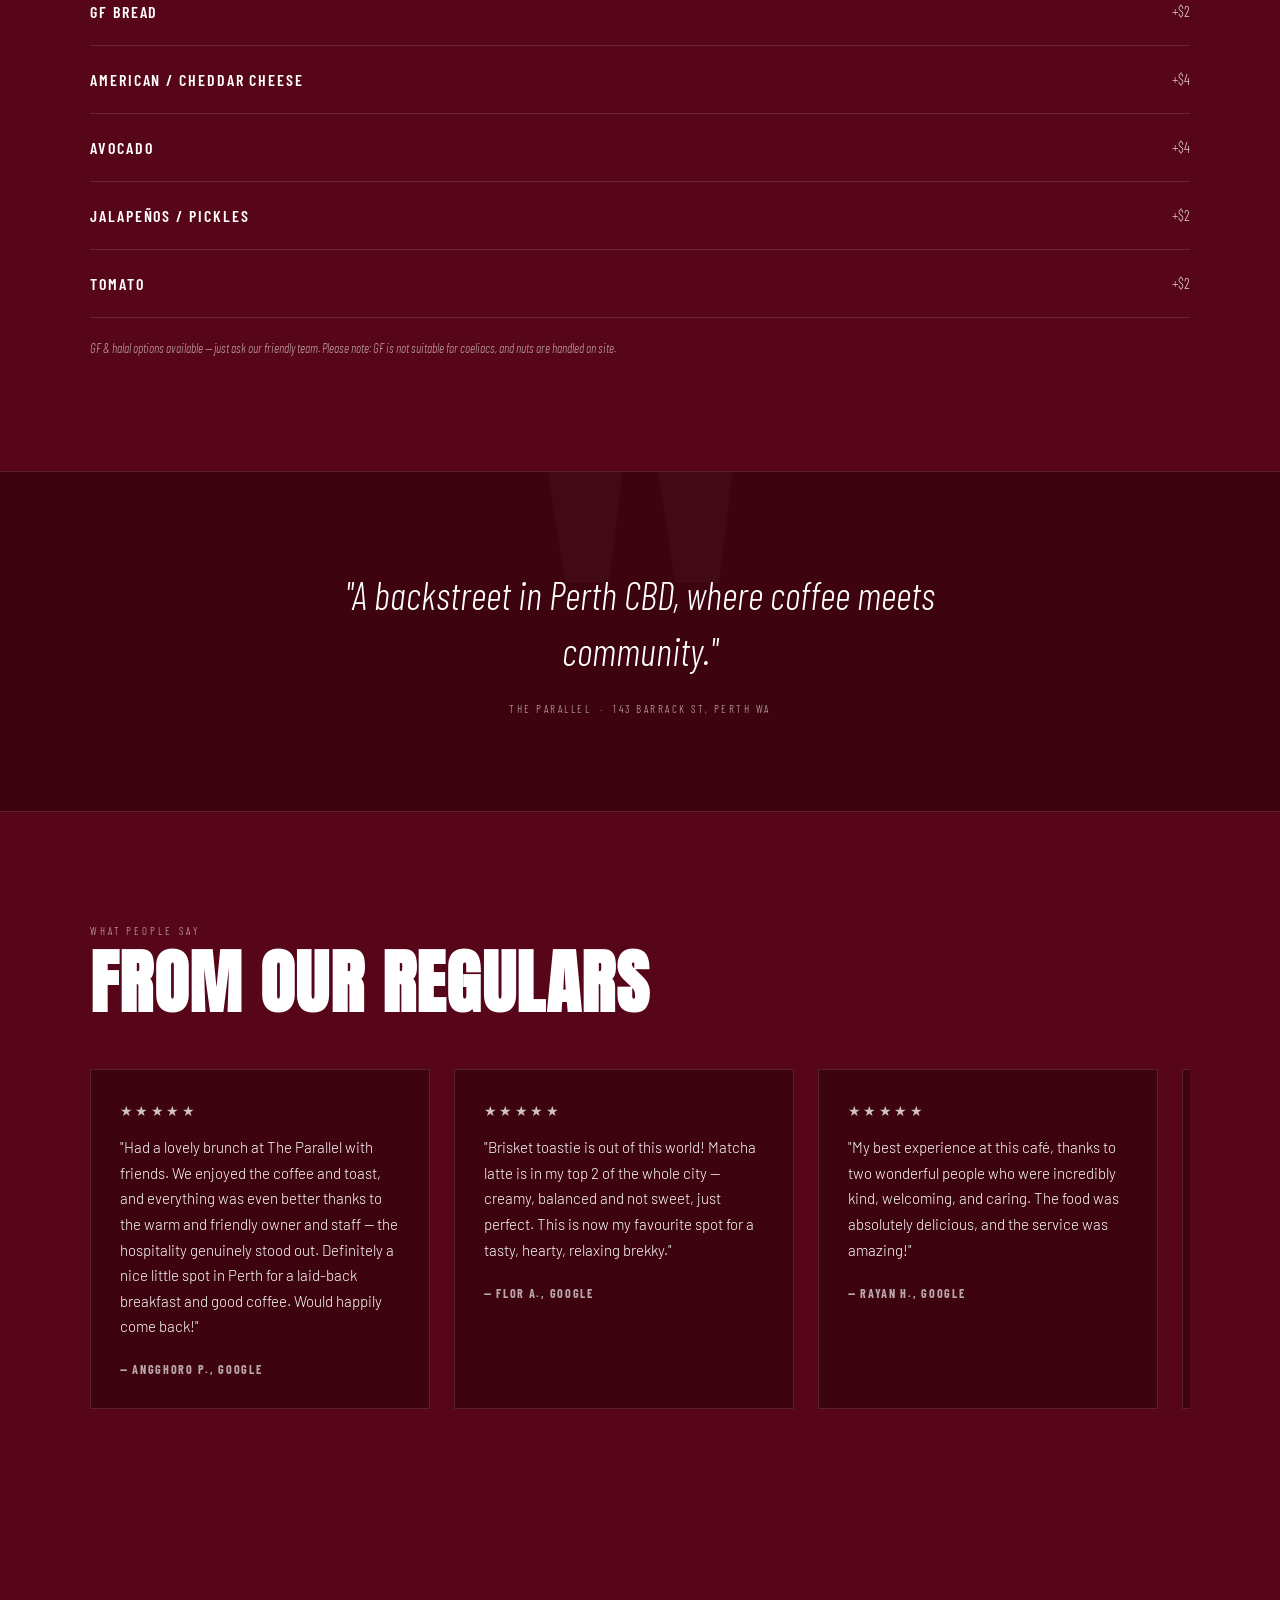
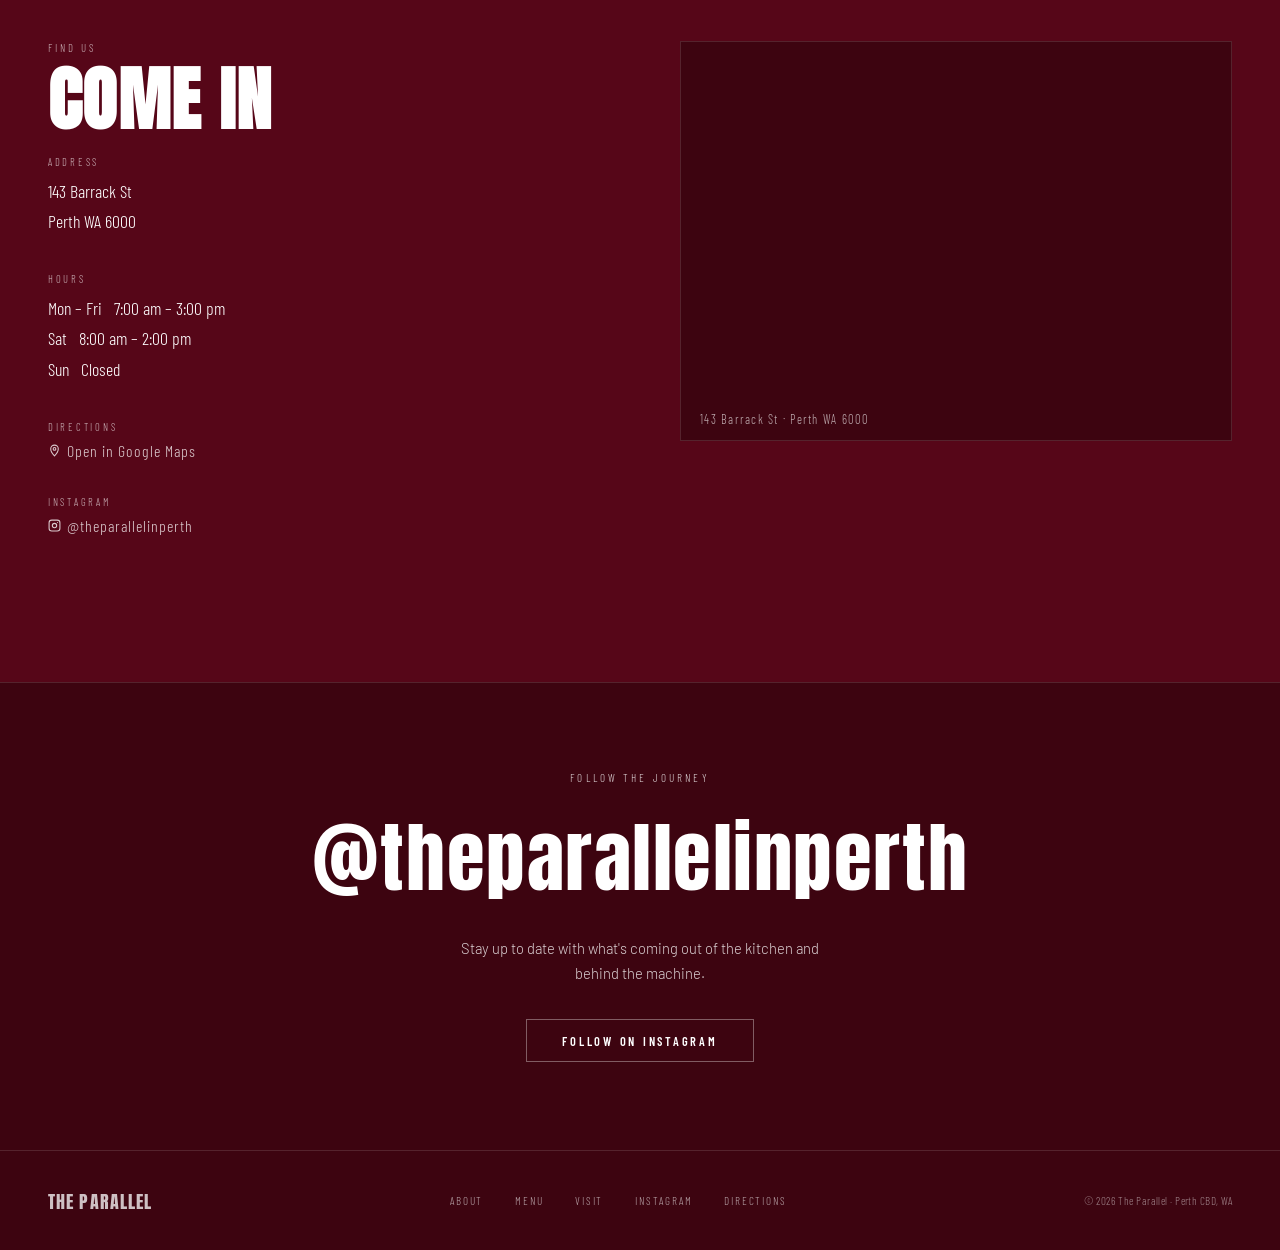
==== commit f4643294: "Video del toastie: plano abierto todo el tiempo (sin acercamiento), termina al llegar el café Co-Aut" ====
--- a/index.html
+++ b/index.html
@@ -273,8 +273,8 @@
     .av-video ~ .av-box { display:none; }
     .av-main.av-video video {
       width:auto; max-width:100%; aspect-ratio:720/786; margin:0 auto; object-fit:cover; pointer-events:none;
-      -webkit-mask-image:radial-gradient(closest-side, #000 58%, transparent 100%);
-              mask-image:radial-gradient(closest-side, #000 58%, transparent 100%);
+      -webkit-mask-image:radial-gradient(closest-side, #000 72%, transparent 100%);
+              mask-image:radial-gradient(closest-side, #000 72%, transparent 100%);
     }
     .av-box {
       position:absolute; bottom:0; left:0; width:46%; height:37%;
@@ -847,5 +847,24 @@
   // (add-ons like Vanilla Cold Foam are not counted as their own drink).
 
 </script>
+<!-- Opened from the hub (the counter QR): a floating button back to it. The app on the home screen has no back button. -->
+<a id="backToHub" href="hub.html" hidden>&larr; Back</a>
+<style>
+  #backToHub {
+    position:fixed; left:50%; bottom:calc(1.1rem + env(safe-area-inset-bottom)); transform:translateX(-50%); z-index:200;
+    display:inline-flex; align-items:center; gap:.4rem; min-height:48px; padding:.8rem 1.5rem; border-radius:999px;
+    background:#fff; color:#560618; text-decoration:none; box-shadow:0 8px 24px rgba(0,0,0,.35);
+    font-family:'Barlow Condensed',sans-serif; font-weight:700; font-size:1rem; letter-spacing:.12em; text-transform:uppercase;
+  }
+  #backToHub[hidden] { display:none; }
+</style>
+<script>
+  (() => {
+    try {
+      if (new URLSearchParams(location.search).get("from") === "hub") sessionStorage.setItem("fromHub", "1");
+      if (sessionStorage.getItem("fromHub") === "1") document.getElementById("backToHub").hidden = false;
+    } catch (e) {}
+  })();
+</script>
 </body>
 </html>
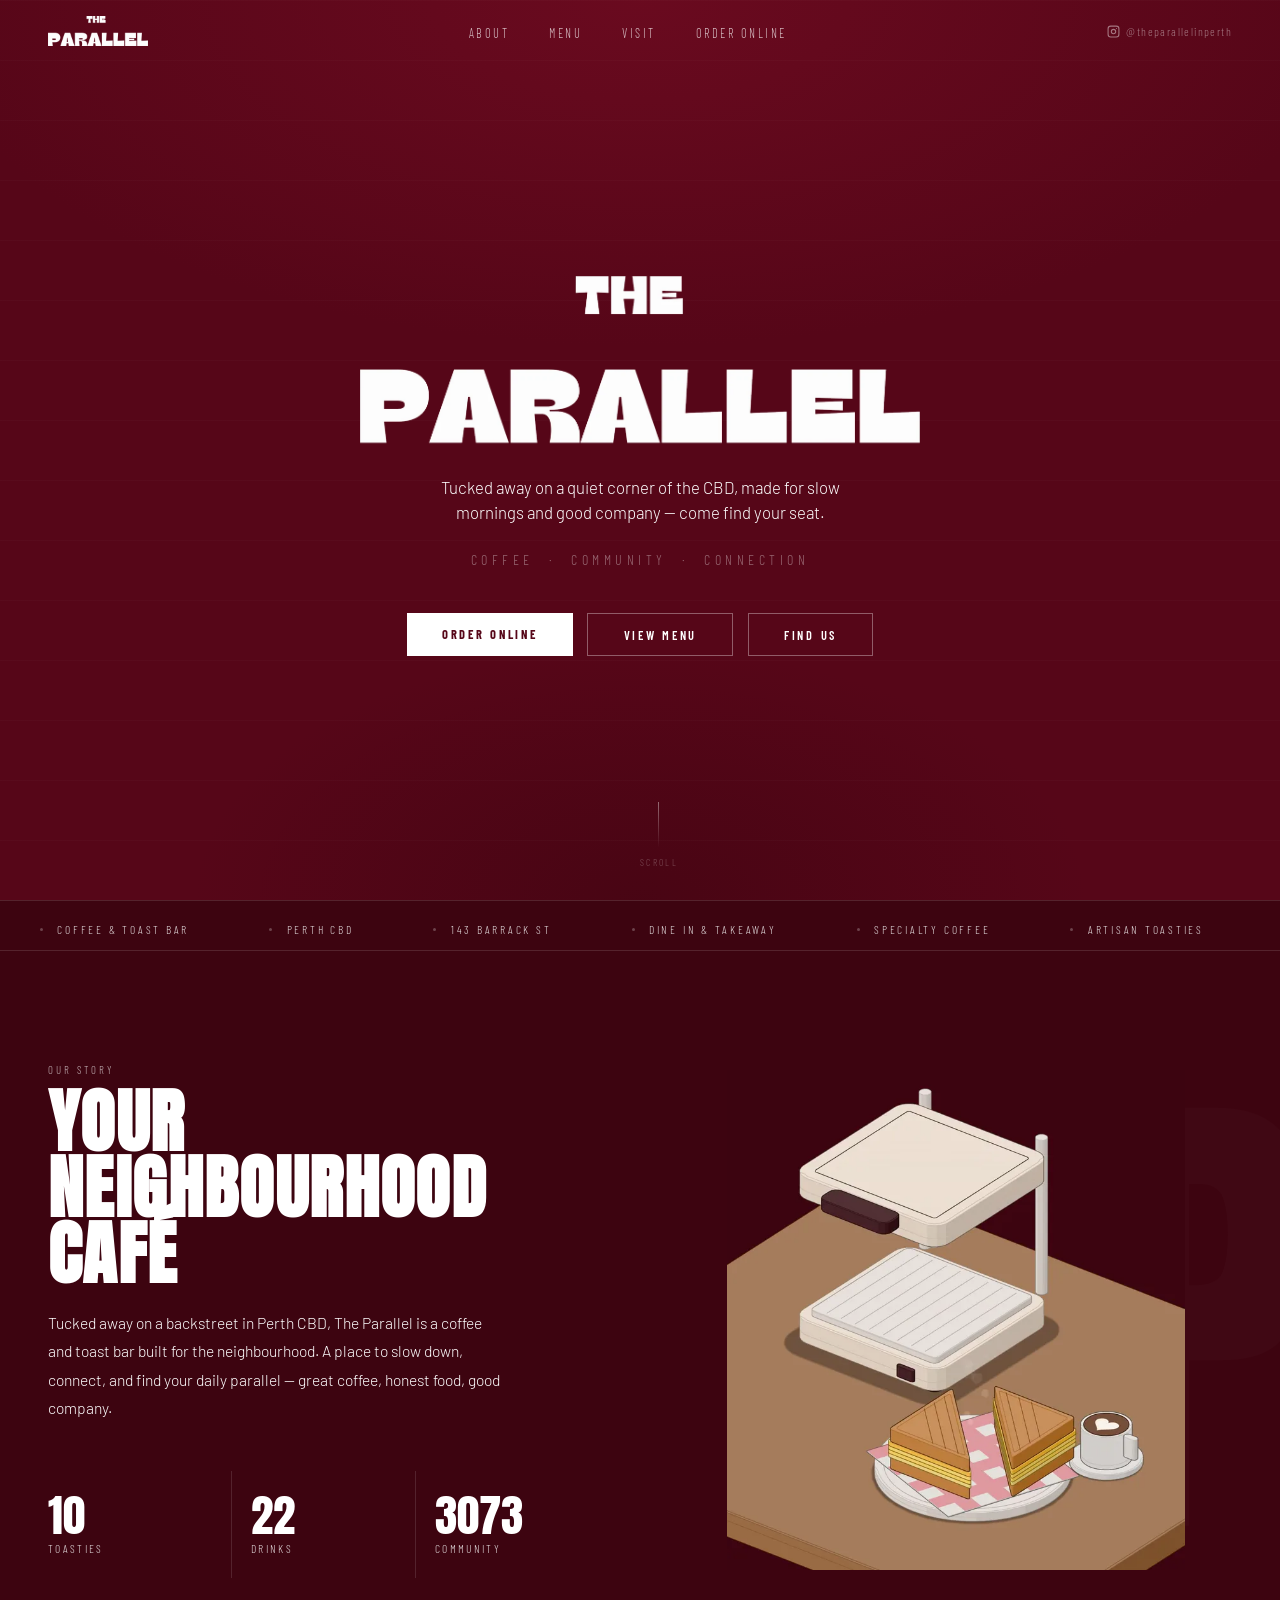
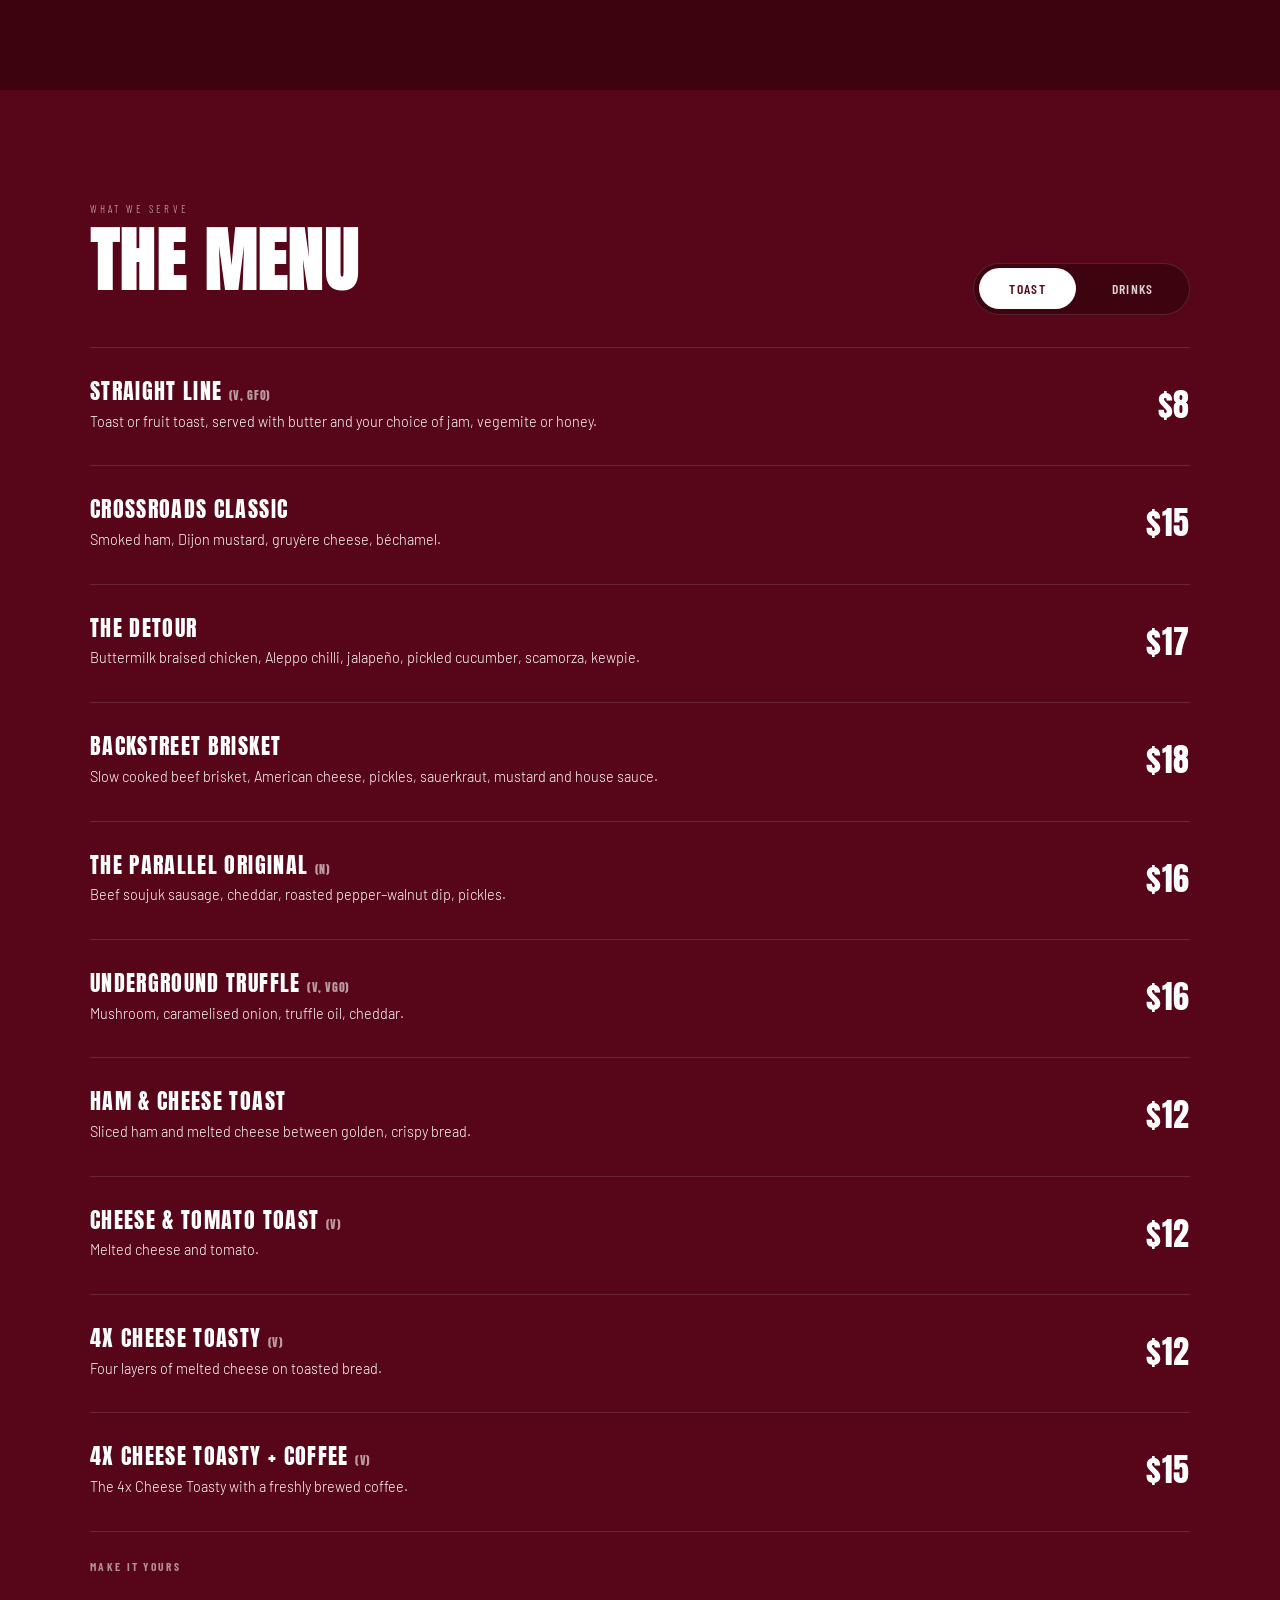
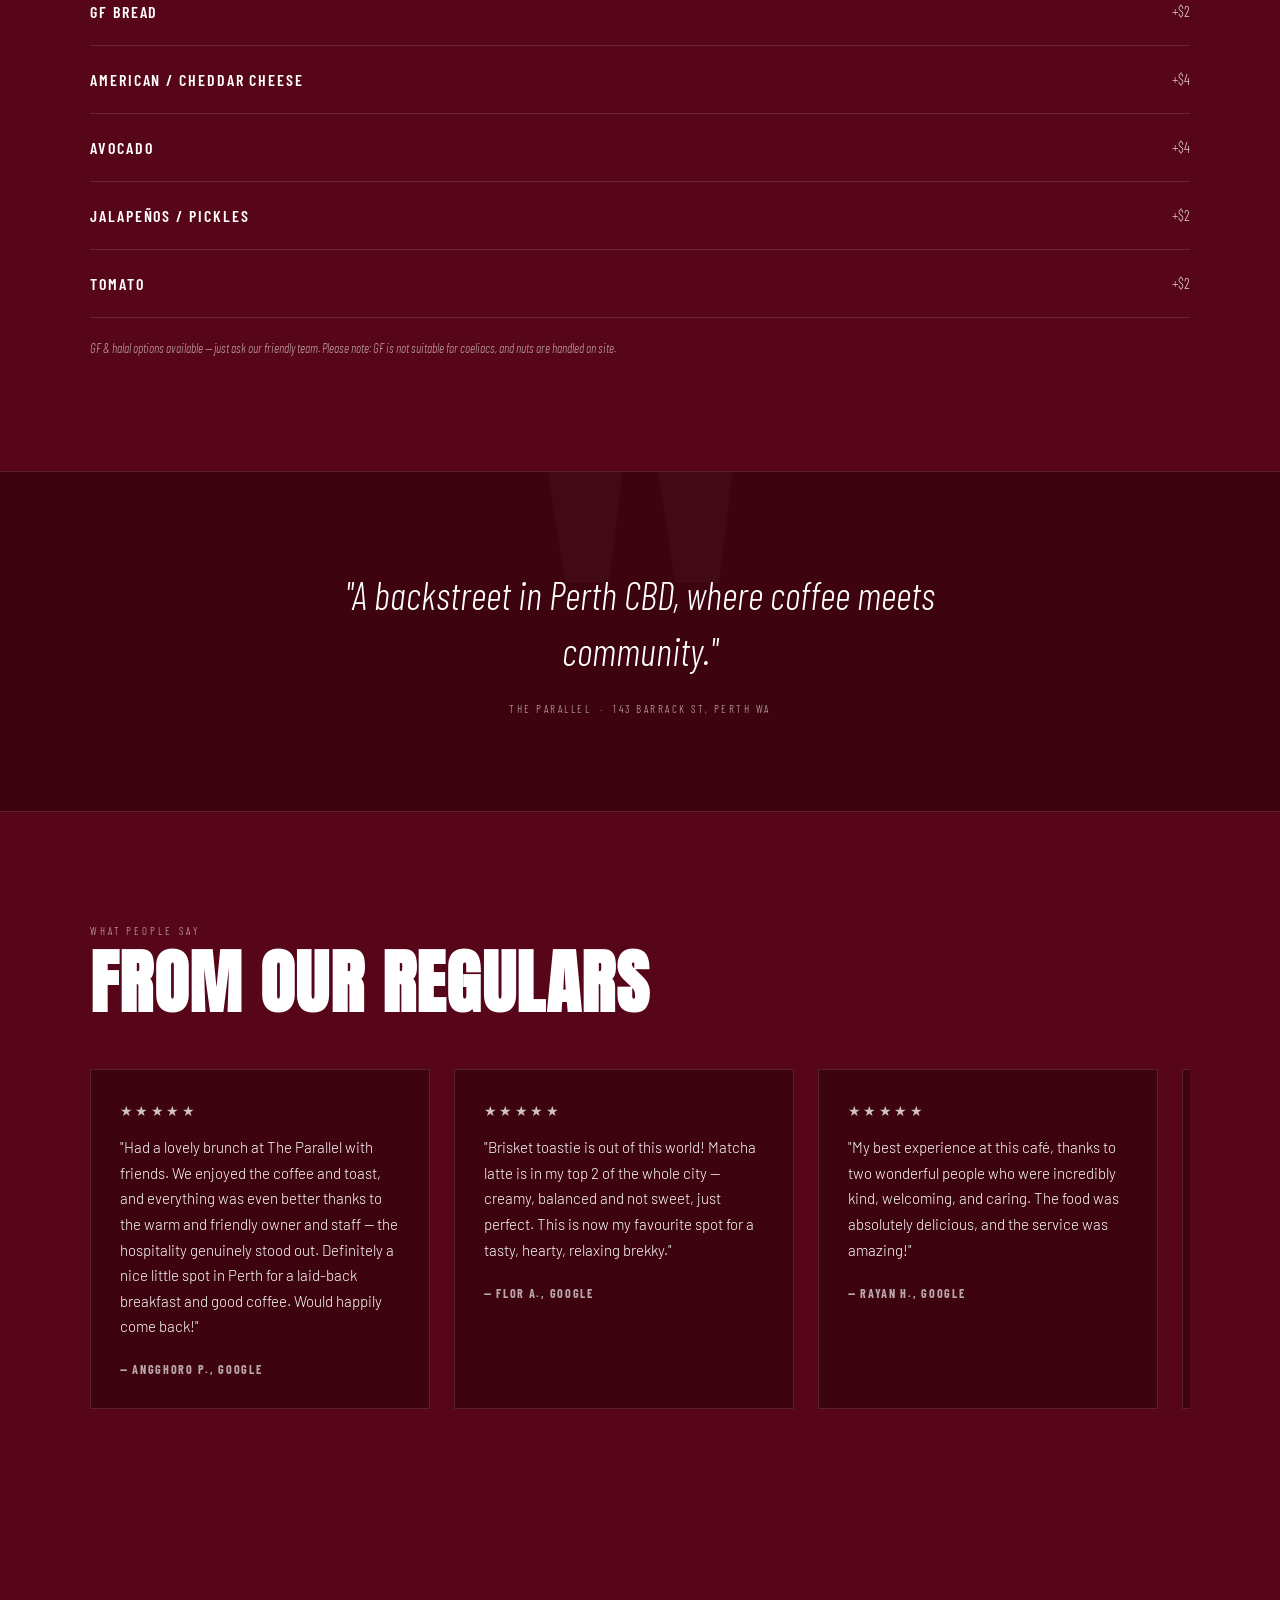
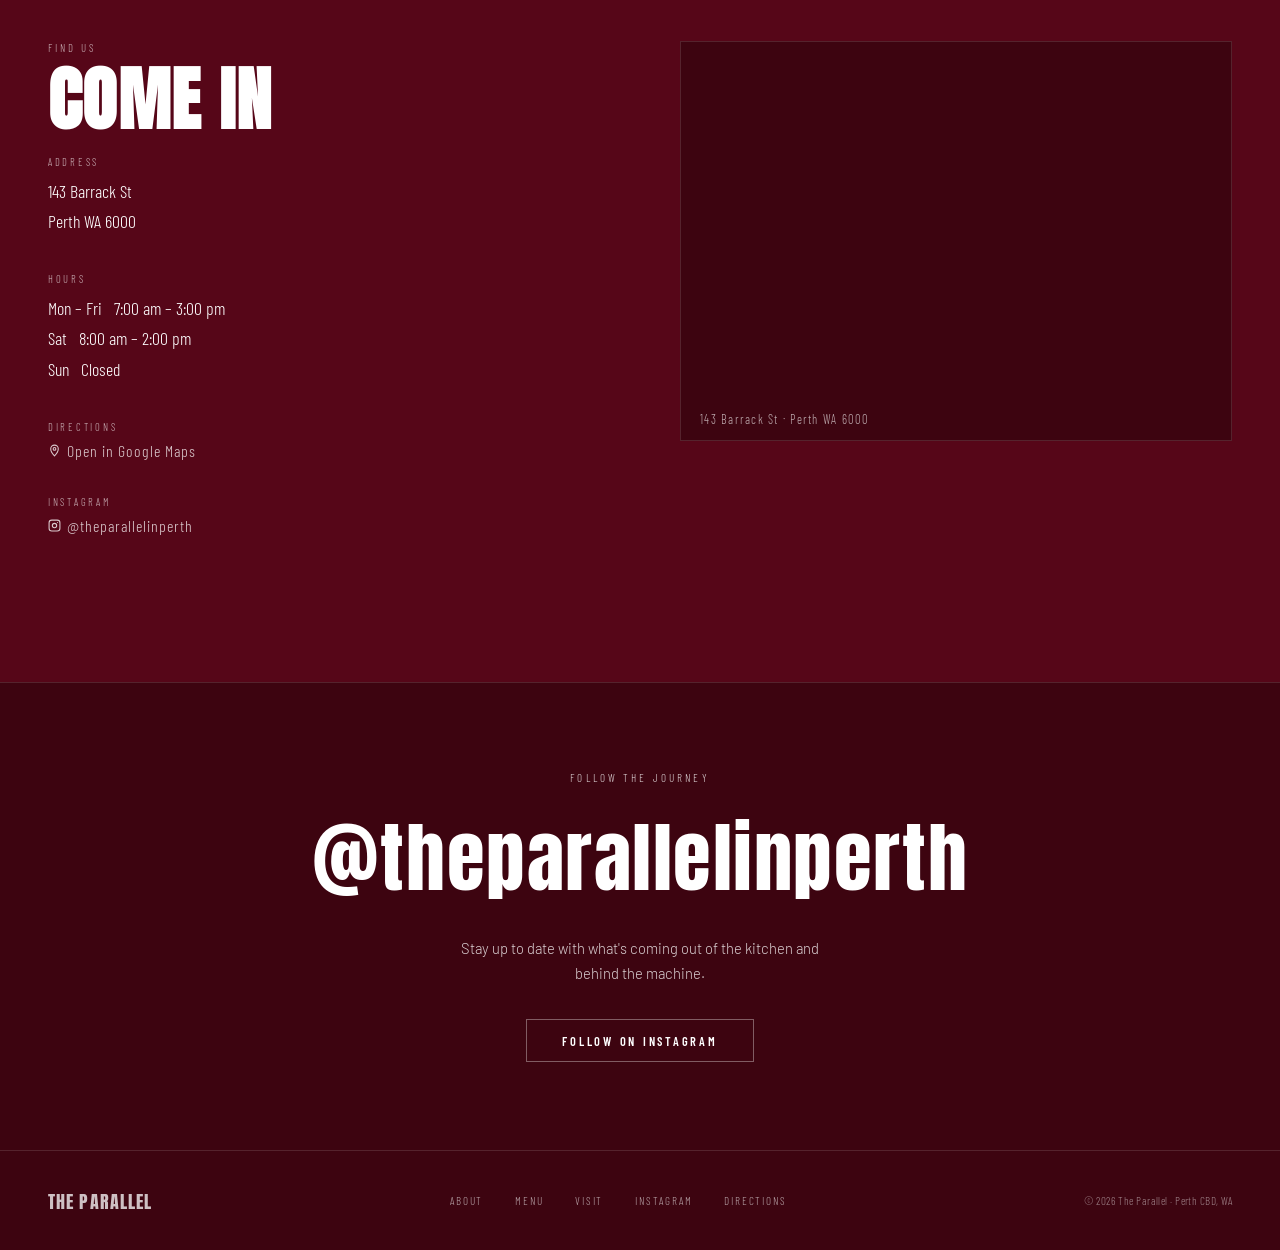
==== commit 0d5c1245: "Video del toastie sin difuminado en los bordes Co-Authored-By: Claude Opus 5.5 <noreply@anthropic.co" ====
--- a/index.html
+++ b/index.html
@@ -268,13 +268,11 @@
     .about-visual { position:relative; height:500px; }
     .av-main { position:absolute; top:0; left:0; width:84%; height:88%; background:var(--paper-mid); overflow:hidden; }
     .av-main img, .av-main video { width:100%; height:100%; object-fit:contain; opacity:1; filter:none; display:block; }
-    /* The toastie + coffee scene: drawn on the section's own colour, edges fading into the page. */
+    /* The toastie + coffee scene, drawn on the section's own colour. */
     .av-main.av-video { background:none; width:100%; height:100%; }
     .av-video ~ .av-box { display:none; }
     .av-main.av-video video {
       width:auto; max-width:100%; aspect-ratio:720/786; margin:0 auto; object-fit:cover; pointer-events:none;
-      -webkit-mask-image:radial-gradient(closest-side, #000 72%, transparent 100%);
-              mask-image:radial-gradient(closest-side, #000 72%, transparent 100%);
     }
     .av-box {
       position:absolute; bottom:0; left:0; width:46%; height:37%;
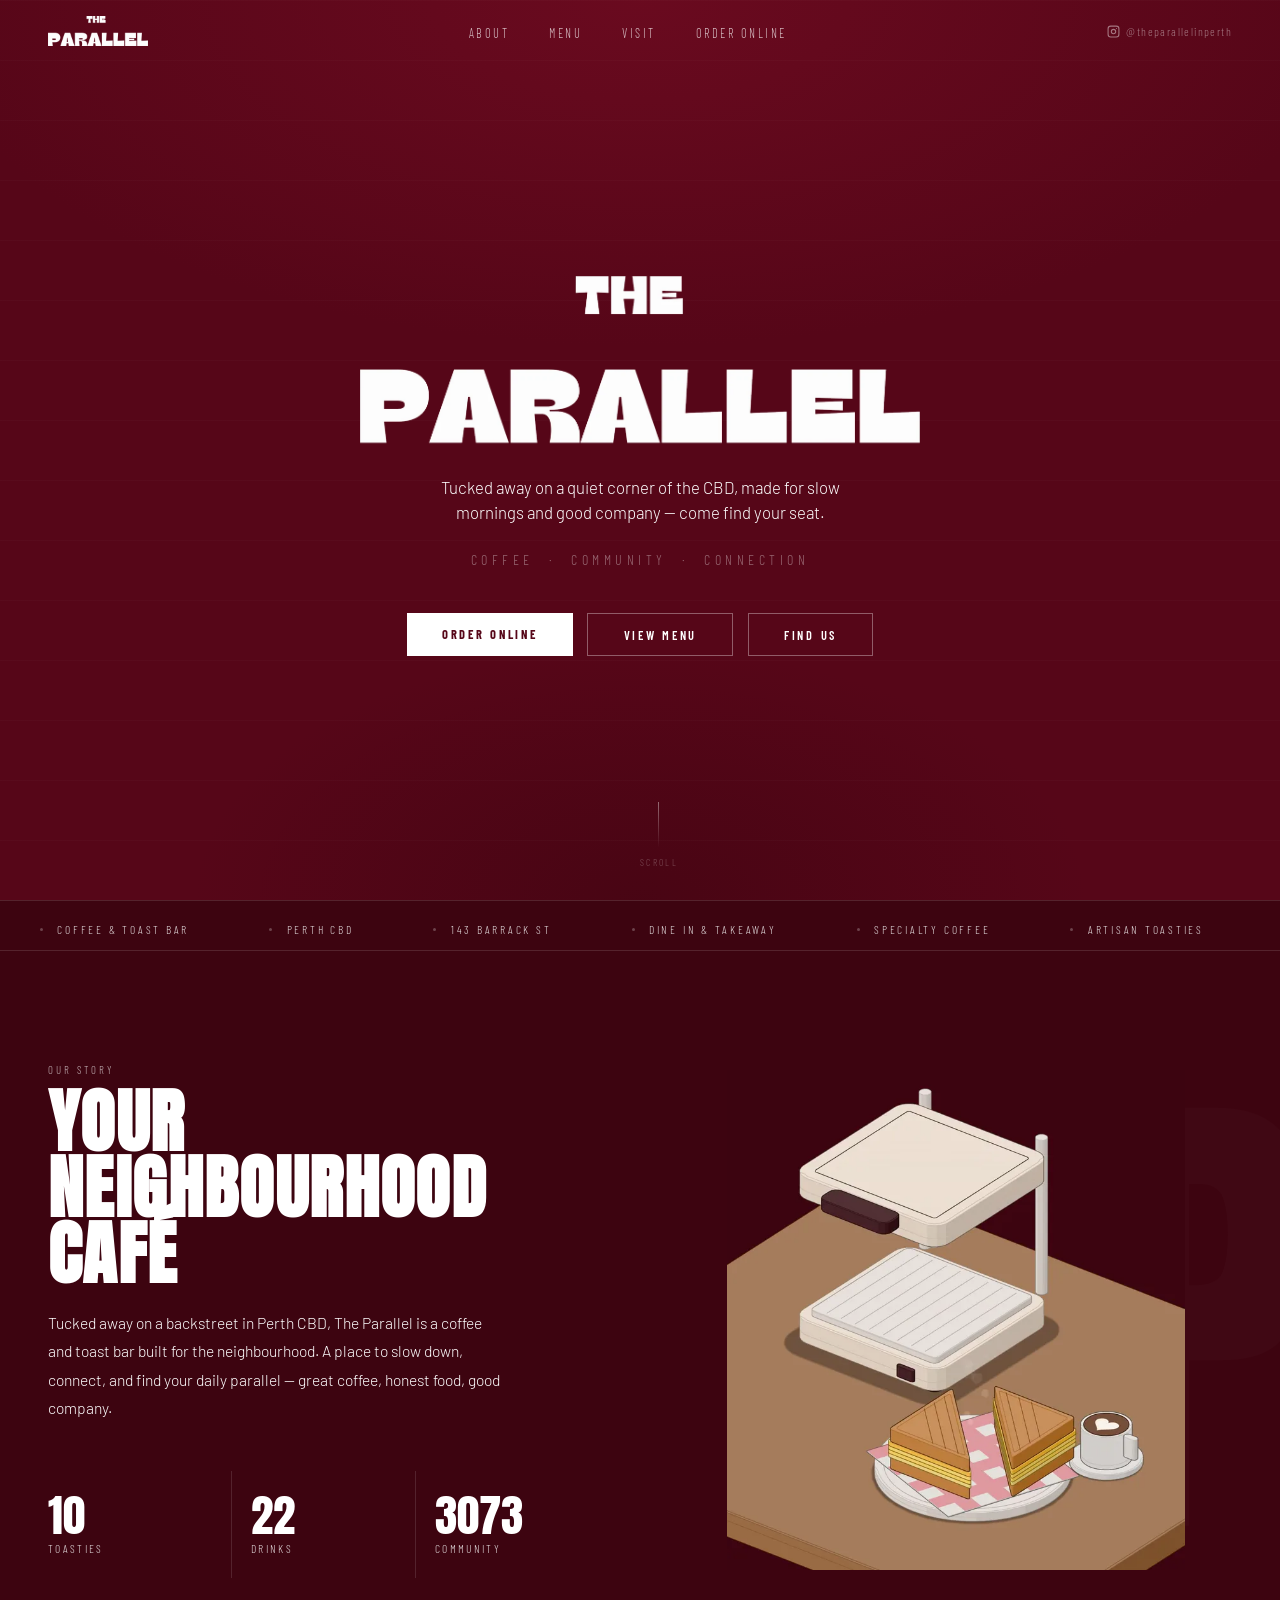
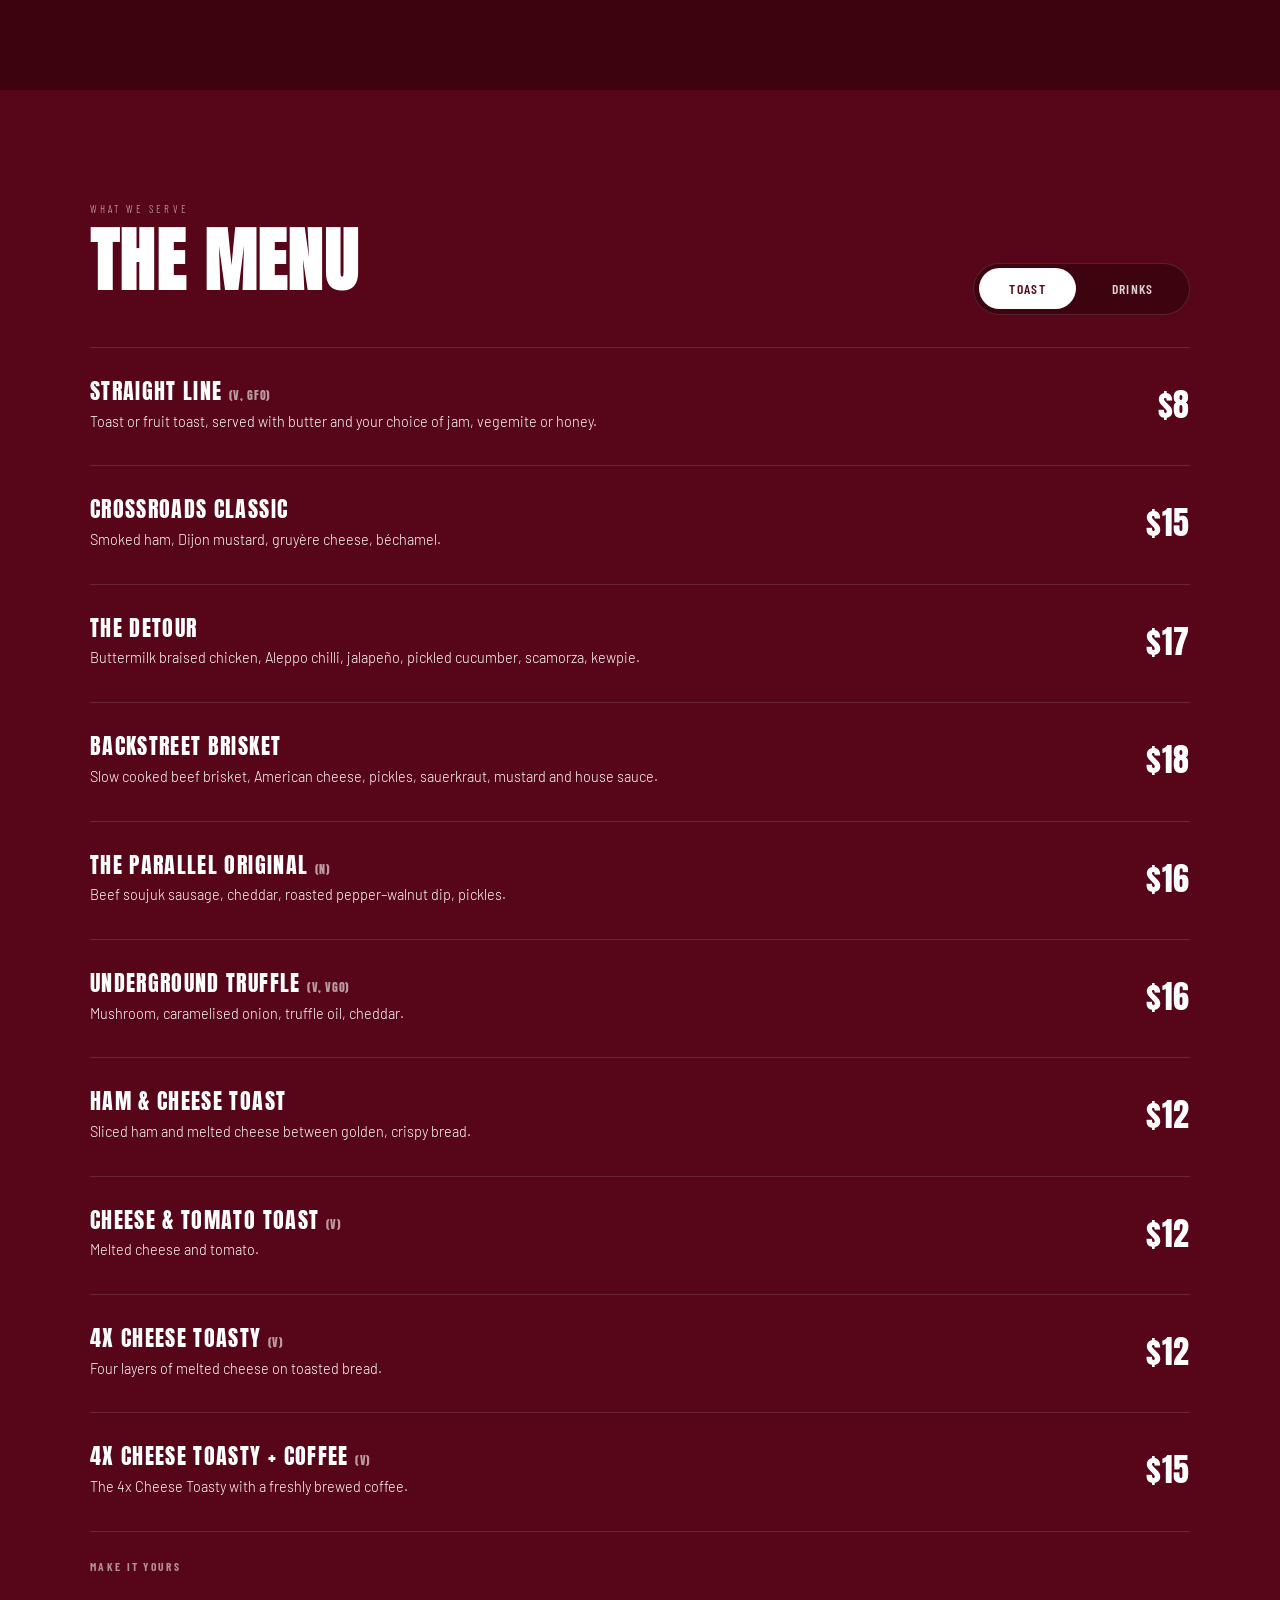
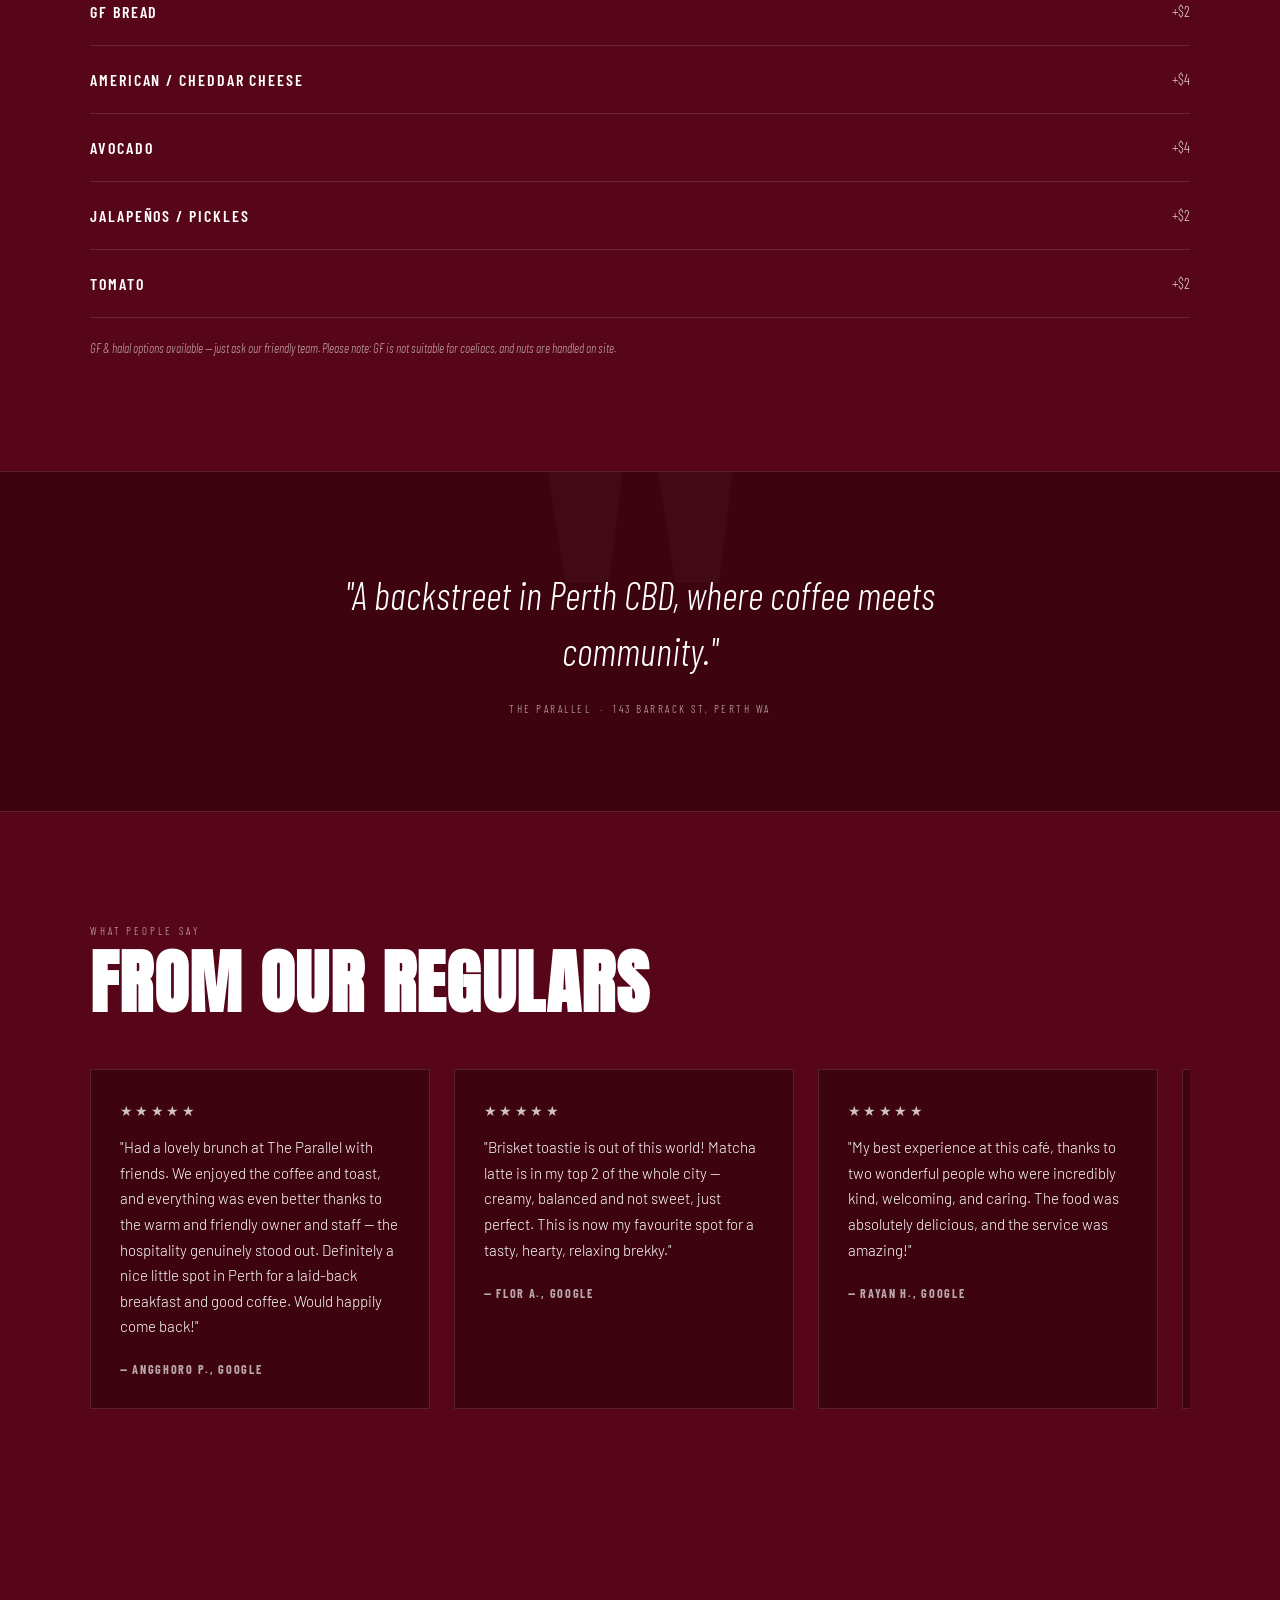
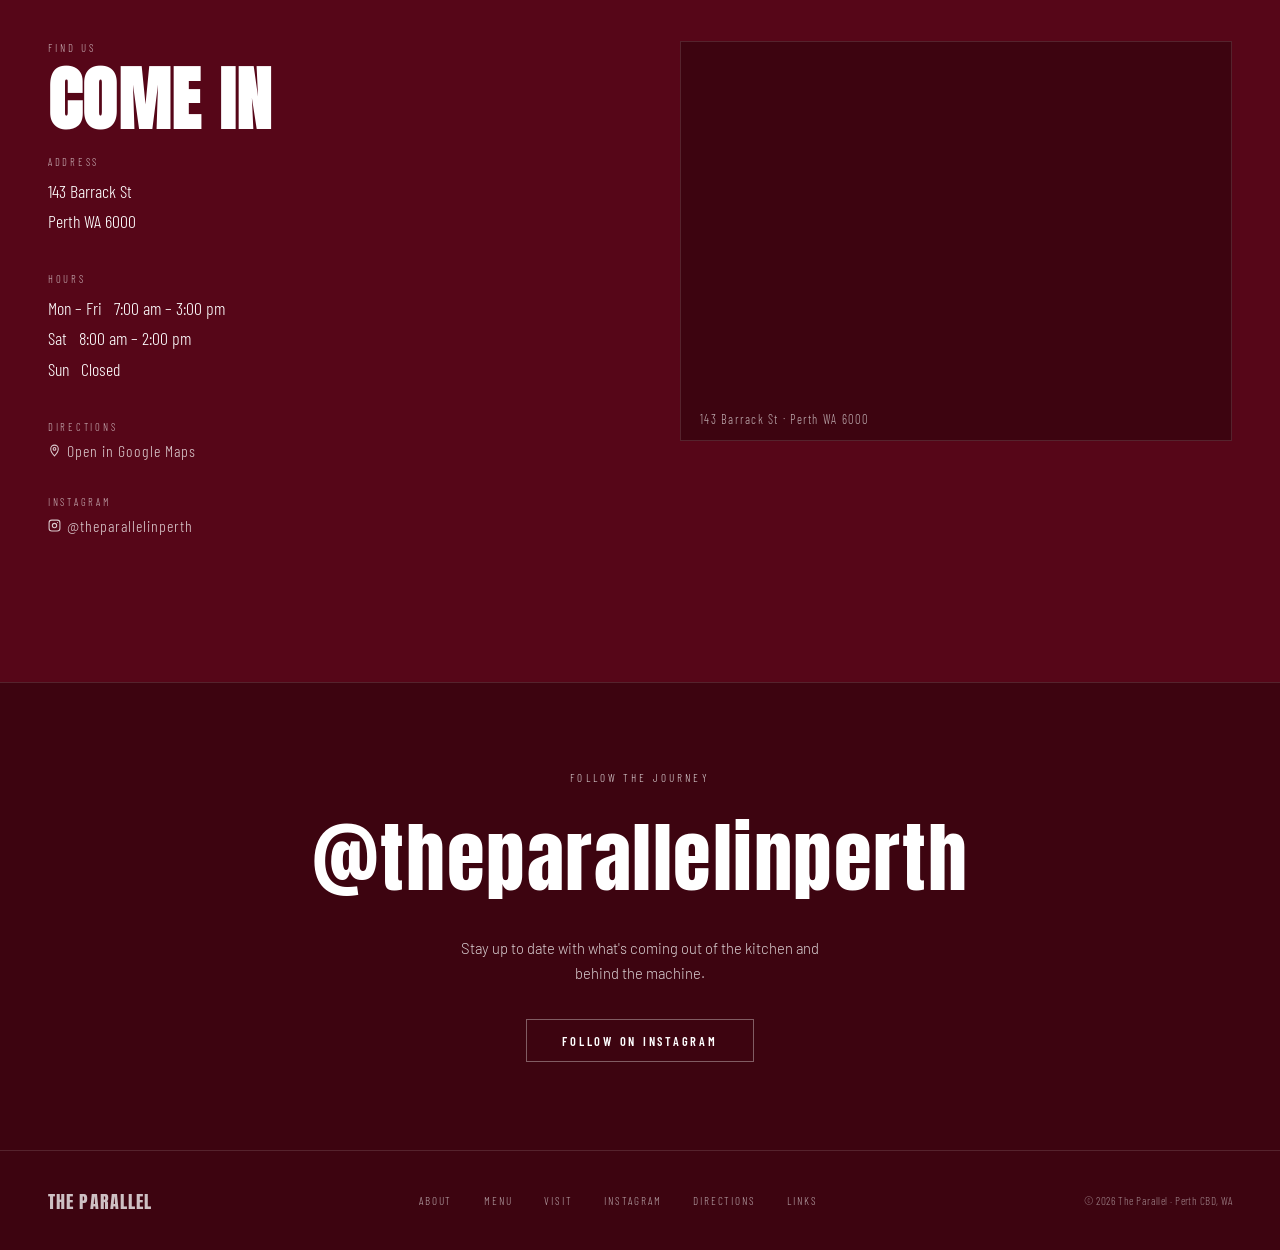
==== commit 47484de8: "SEO: H1 en la portada, coordenadas correctas, hasMenu, Open Graph y canonical en links.html, enlace " ====
--- a/index.html
+++ b/index.html
@@ -40,8 +40,8 @@
     },
     "geo": {
       "@type": "GeoCoordinates",
-      "latitude": -31.9460125,
-      "longitude": 115.9364608
+      "latitude": -31.9526,
+      "longitude": 115.8610
     },
     "openingHoursSpecification": [
       {
@@ -58,6 +58,8 @@
       }
     ],
     "servesCuisine": "Coffee, Toasties",
+      "hasMenu": "https://theparallel.com.au/#menu",
+      "acceptsReservations": false,
     "priceRange": "$$",
     "sameAs": [
       "https://www.instagram.com/theparallelinperth",
@@ -142,6 +144,8 @@
         rgba(var(--ink-rgb),.018) 59px, rgba(var(--ink-rgb),.018) 60px
       );
     }
+    .hero-h1 { margin: 0; font-size: inherit; line-height: 0; }
+    .sr-only { position: absolute; width: 1px; height: 1px; overflow: hidden; clip: rect(0 0 0 0); white-space: nowrap; }
     .hero-logo {
       width:min(560px,82vw); height:auto;
       position:relative; z-index:1;
@@ -472,7 +476,7 @@
 
 <!-- HERO -->
 <section class="hero" id="home">
-  <img src="images/logo.webp" alt="The Parallel" class="hero-logo" width="1200" height="359" />
+  <h1 class="hero-h1"><img src="images/logo.webp" alt="The Parallel" class="hero-logo" width="1200" height="359" /><span class="sr-only"> — Coffee &amp; Toast Bar in Perth CBD</span></h1>
   <p class="hero-opening-line">Tucked away on a quiet corner of the CBD, made for slow mornings and good company — come find your seat.</p>
   <p class="hero-tagline">Coffee &nbsp;·&nbsp; Community &nbsp;·&nbsp; Connection</p>
   <div class="hero-btns">
@@ -780,6 +784,7 @@
     <a href="#visit">Visit</a>
     <a href="https://www.instagram.com/theparallelinperth" target="_blank">Instagram</a>
     <a href="https://maps.google.com/?q=143+Barrack+St+Perth+WA+6000" target="_blank">Directions</a>
+    <a href="links.html">Links</a>
   </div>
   <p class="f-copy">© 2026 The Parallel · Perth CBD, WA</p>
 </footer>
